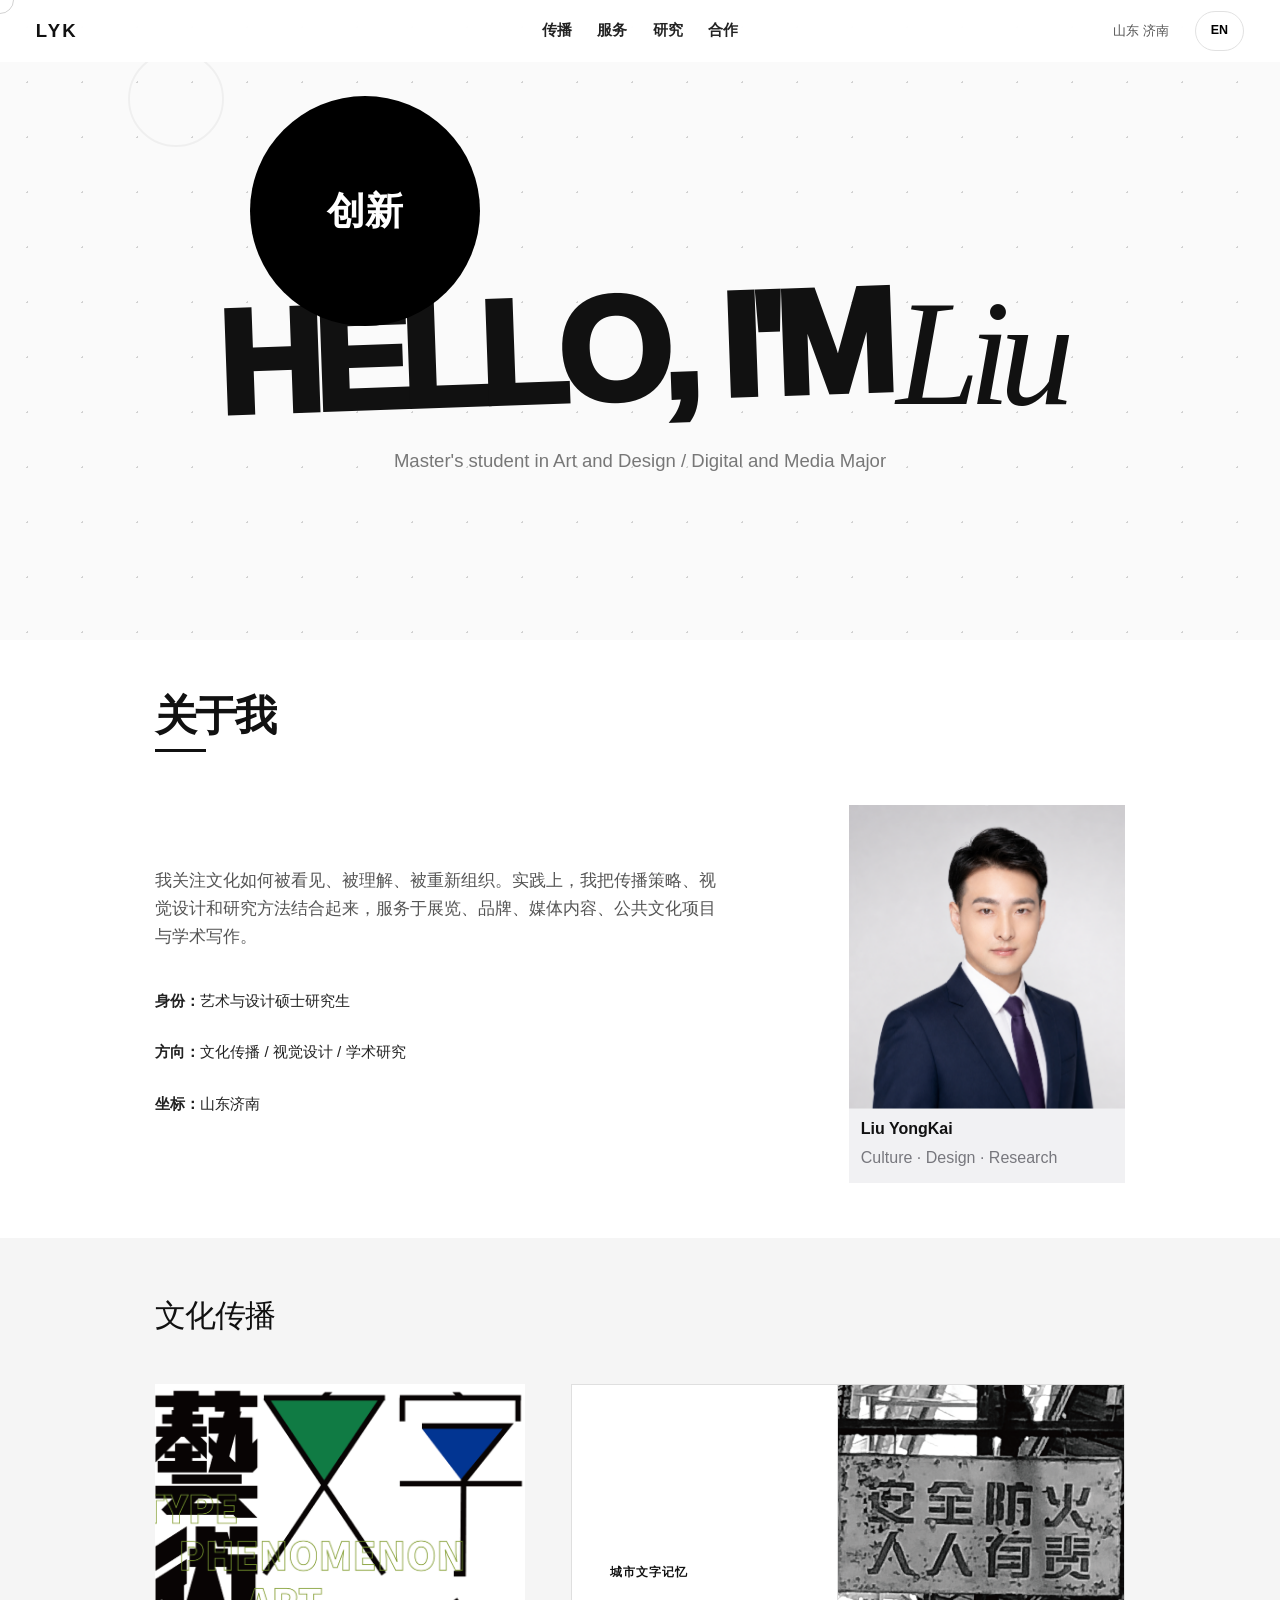
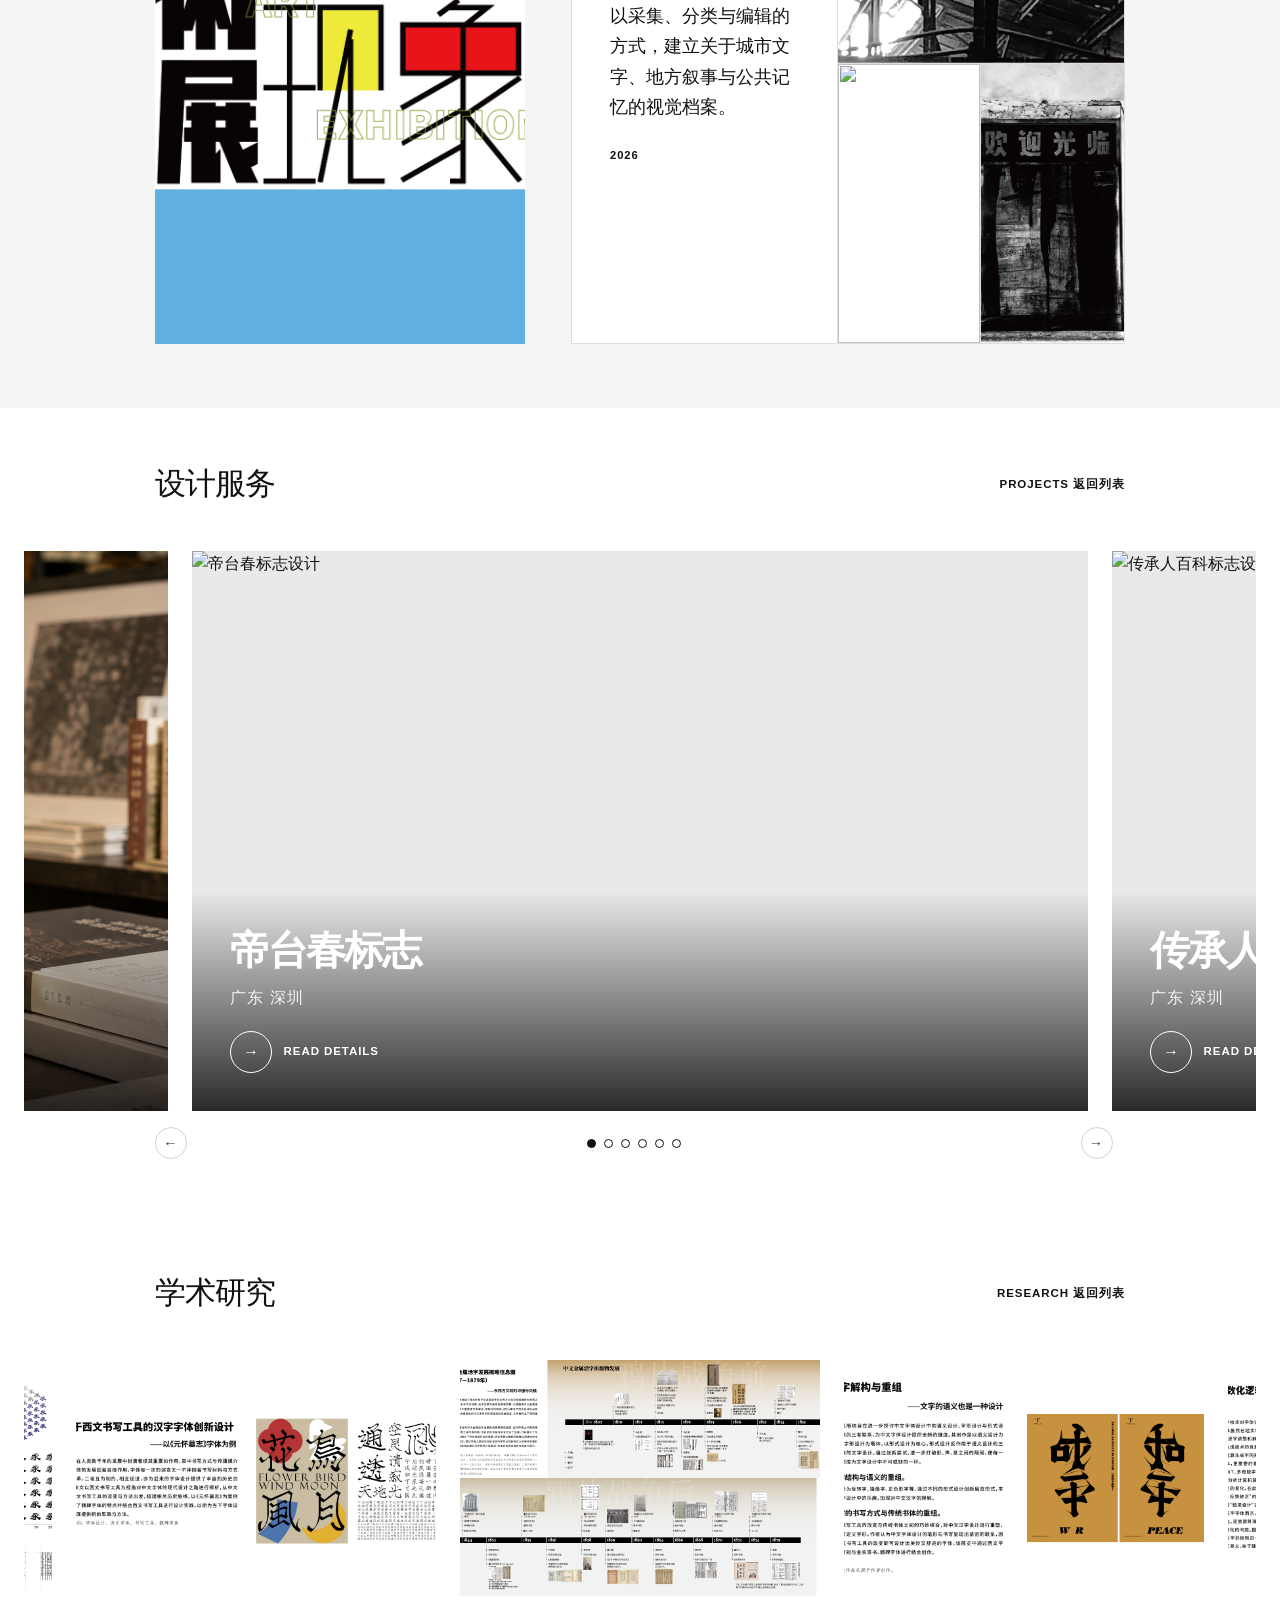
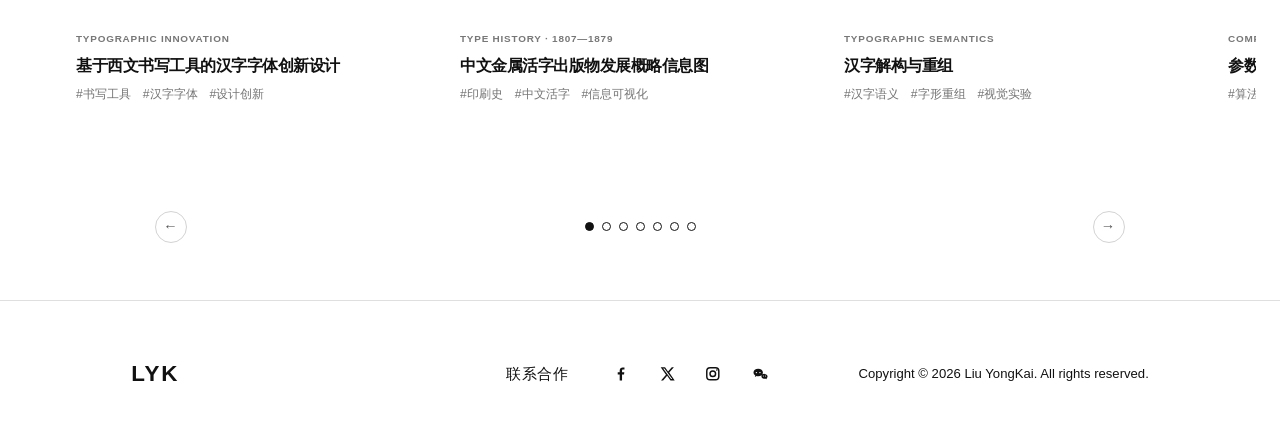
==== index.html @ 2457ff3e "Publish updated personal website" ====
<!doctype html>
<html lang="zh-CN">
  <head>
    <meta charset="UTF-8" />
    <meta name="viewport" content="width=device-width, initial-scale=1.0" />
    <title>Liu YongKai | Personal Website</title>
    <meta
      name="description"
      content="Liu YongKai 的个人网站，展示个人情况、文化传播、设计项目、学术研究与合作联系。"
    />
    <link rel="stylesheet" href="styles.css?v=20260902-11" />
  </head>
  <body>
    <a class="skip-link" href="#main-content">跳到主要内容</a>
    <div class="scroll-progress" aria-hidden="true"></div>
    <div class="cursor-ring" aria-hidden="true"></div>

    <header class="site-header">
      <a class="brand" href="#home" aria-label="回到首页">LYK</a>
      <nav class="nav-links" aria-label="主要导航">
        <a href="#culture">传播</a>
        <a href="#design">服务</a>
        <a href="#research">研究</a>
        <a href="#contact">合作</a>
      </nav>
      <div class="header-meta">
        <span>山东 济南</span>
        <button class="language-button" type="button">EN</button>
      </div>
    </header>

    <main id="main-content" tabindex="-1">
      <section id="home" class="hero section dotted-bg">
        <button class="hero-orb" type="button" aria-label="切换首页关键词">
          <span id="orb-text">创新</span>
        </button>
        <div class="hero-content reveal">
          <h1>
            <span>HELLO, I'M</span>
            <em>Liu</em>
          </h1>
          <p>Master's student in Art and Design / Digital and Media Major</p>
        </div>
        <p class="scroll-hint">移动鼠标开启探索吧 · 向下滚动查看更多</p>
      </section>

      <section id="about" class="section about-section">
        <div class="section-title reveal">
          <h2>关于我</h2>
          <i></i>
        </div>
        <div class="about-layout">
          <article class="about-copy reveal">
            <p>
              我关注文化如何被看见、被理解、被重新组织。实践上，我把传播策略、视觉设计和研究方法结合起来，服务于展览、品牌、媒体内容、公共文化项目与学术写作。
            </p>
            <ul class="profile-list">
              <li><strong>身份：</strong>艺术与设计硕士研究生</li>
              <li><strong>方向：</strong>文化传播 / 视觉设计 / 学术研究</li>
              <li><strong>坐标：</strong>山东济南</li>
            </ul>
          </article>
          <div class="identity-card reveal">
            <img src="网页素材/5e4ca25e47c5c3efcabfc9830e6ec1f7.png" alt="Liu YongKai 个人形象照" />
            <div>
              <span>Liu YongKai</span>
              <p>Culture · Design · Research</p>
            </div>
          </div>
        </div>
      </section>

      <section id="culture" class="section culture-topics-section">
        <div class="topics-title reveal">
          <h2>文化传播</h2>
        </div>
        <div class="culture-static reveal" aria-label="文化传播项目展示">
          <a class="culture-lead-card" href="city-culture.html">
            <img src="网页素材/文化传播-文字现象艺术展/未标题-1-02.png" alt="文字现象艺术展文化传播项目视觉" />
          </a>
          <div class="culture-right" aria-label="文化传播项目内容">
            <a class="culture-right-card" href="city-text-memory.html">
              <div>
                <span>城市文字记忆</span>
                <p>以采集、分类与编辑的方式，建立关于城市文字、地方叙事与公共记忆的视觉档案。</p>
                <time datetime="2026">2026</time>
              </div>
              <div class="culture-right-gallery" aria-hidden="true">
                <img src="assets/城市文字记忆/14.png" alt="" />
                <img src="assets/城市文字记忆/15.png" alt="" />
                <img src="assets/城市文字记忆/03.png" alt="" />
              </div>
            </a>
          </div>
        </div>
      </section>

      <section id="design" class="section editorial-carousel-section design-service-section">
        <div class="institutional-heading service-heading reveal">
          <div><span>02 / PROJECTS</span><h2>设计服务</h2></div>
          <a class="section-index-link" href="#design">PROJECTS 返回列表</a>
        </div>
        <div class="media-carousel reveal" data-carousel="services" data-autoplay="true" data-compact-controls="true" data-loop-fill="true" aria-label="设计服务图片轮播">
          <div class="carousel-viewport">
            <div class="carousel-track">
              <a class="carousel-slide is-active" href="ditai-chun-logo.html">
                <img src="网页素材/设计服务-帝台春标志/ChatGPT Image 2026年9月2日 16_20_58 (1).png" alt="帝台春标志设计" />
                <div class="service-card-meta"><h3>帝台春标志</h3><span>广东 深圳</span><p>READ DETAILS</p></div>
              </a>
              <a class="carousel-slide" href="heritage-encyclopedia-logo.html">
                <img src="网页素材/设计服务-传承人百科标志/ChatGPT Image 2026年9月2日 16_14_06 (1).png" alt="传承人百科标志设计" />
                <div class="service-card-meta"><h3>传承人百科</h3><span>广东 深圳</span><p>READ DETAILS</p></div>
              </a>
              <a class="carousel-slide" href="brand-identity.html">
                <img src="assets/home-carousel/cultural-gift.jpg" alt="孔子文化春节文创设计" />
                <div class="service-card-meta"><h3>包装文创</h3><span>山东 济南</span><p>READ DETAILS</p></div>
              </a>
              <a class="carousel-slide" href="sdu-management-40th.html">
                <img src="网页素材/设计服务-山东大学管理学院四十周年标志/ChatGPT Image 2026年9月2日 13_21_23 (5).png" alt="山东大学管理学院四十周年标志设计" />
                <div class="service-card-meta"><h3>山东大学管理学院四十周年标志</h3><span>山东 济南</span><p>READ DETAILS</p></div>
              </a>
              <a class="carousel-slide" href="city-culture.html">
                <img src="assets/hero-cultural-lab.png" alt="数字内容与页面体验设计" />
                <div class="service-card-meta"><h3>数字体验</h3><span>山东 济南</span><p>READ DETAILS</p></div>
              </a>
              <a class="carousel-slide" href="northern-dynasties-buddha-stories.html">
                <img src="网页素材/设计服务-北朝佛传图像故事研究/ChatGPT Image 2026年9月2日 19_26_22 (1).png" alt="北朝佛传图像故事研究设计" />
                <div class="service-card-meta"><h3>北朝佛传图像故事研究</h3><span>山东 济南</span><p>READ DETAILS</p></div>
              </a>
            </div>
          </div>
          <div class="carousel-controls service-carousel-controls">
            <button class="carousel-arrow carousel-prev" type="button" aria-label="上一张">←</button>
            <div class="carousel-dots" role="tablist" aria-label="选择设计服务图片"></div>
            <button class="carousel-arrow carousel-next" type="button" aria-label="下一张">→</button>
          </div>
        </div>
      </section>

      <section id="research" class="section editorial-carousel-section research-carousel-section">
        <div class="institutional-heading research-heading reveal">
          <div><span>03 / EXPERTISE</span><h2>学术研究</h2></div>
          <p>以设计作为研究方法，关注媒介文化、文字转译、城市叙事与地方认同。</p>
          <a class="section-index-link" href="#research">RESEARCH 返回列表</a>
        </div>
        <div class="media-carousel research-carousel reveal" data-carousel="research" data-autoplay="true" data-compact-controls="true" data-loop-fill="true" aria-label="学术研究图片轮播">
          <div class="carousel-viewport">
            <div class="carousel-track">
              <a class="carousel-slide is-active" href="work-detail.html">
                <img src="assets/research-pdf/page-098.png" alt="中文金属活字出版物发展概略信息图研究版面" />
                <div><span>TYPE HISTORY · 1807—1879</span><h3>中文金属活字出版物发展概略信息图</h3><p>#印刷史　#中文活字　#信息可视化</p></div>
              </a>
              <a class="carousel-slide" href="work-detail.html">
                <img src="assets/research-pdf/page-102.png" alt="汉字解构与重组研究版面" />
                <div><span>TYPOGRAPHIC SEMANTICS</span><h3>汉字解构与重组</h3><p>#汉字语义　#字形重组　#视觉实验</p></div>
              </a>
              <a class="carousel-slide" href="work-detail.html">
                <img src="assets/research-pdf/page-103.png" alt="参数化逻辑下的字体形态生成研究版面" />
                <div><span>COMPUTATIONAL TYPE</span><h3>参数化逻辑下的字体形态生成</h3><p>#算法设计　#字体生成　#设计方法</p></div>
              </a>
              <a class="carousel-slide" href="city-text-memory.html">
                <img src="assets/research-pdf/page-104.png" alt="城市文字记忆研究版面" />
                <div><span>URBAN VISUAL HERITAGE</span><h3>城市文字记忆</h3><p>#城市叙事　#视觉文化遗产　#地方档案</p></div>
              </a>
              <a class="carousel-slide" href="work-detail.html">
                <img src="assets/research-pdf/page-105.png" alt="塔林文字复刻计划研究版面" />
                <div><span>OPEN-SOURCE TYPE</span><h3>塔林文字复刻计划</h3><p>#传统书体　#文字复刻　#开源计划</p></div>
              </a>
              <a class="carousel-slide" href="maquanwan-variable-font.html">
                <img src="assets/research-pdf/page-106.png" alt="马圈湾汉简隶书可变字体设计研究版面" />
                <div><span>VARIABLE TYPE</span><h3>马圈湾汉简隶书可变字体设计</h3><p>#汉简隶书　#可变字体　#传统文化</p></div>
              </a>
              <a class="carousel-slide" href="work-detail.html">
                <img src="assets/research-pdf/page-107.png" alt="基于西文书写工具的汉字字体创新设计研究版面" />
                <div><span>TYPOGRAPHIC INNOVATION</span><h3>基于西文书写工具的汉字字体创新设计</h3><p>#书写工具　#汉字字体　#设计创新</p></div>
              </a>
            </div>
          </div>
          <div class="carousel-controls research-carousel-controls">
            <button class="carousel-arrow carousel-prev" type="button" aria-label="上一张">←</button>
            <div class="carousel-dots" role="tablist" aria-label="选择学术研究图片"></div>
            <button class="carousel-arrow carousel-next" type="button" aria-label="下一张">→</button>
          </div>
        </div>
      </section>

      <section id="contact" class="collab-section">
        <footer class="site-footer">
          <a class="footer-brand" href="#home" aria-label="回到首页">LYK</a>
          <nav class="social-links" aria-label="社交媒体">
            <span class="footer-contact-label">联系合作</span>
            <a class="social-mark" href="https://www.facebook.com/" target="_blank" rel="noreferrer" aria-label="Facebook"><svg viewBox="0 0 24 24" aria-hidden="true"><path d="M13.7 21v-8h2.7l.4-3.1h-3.1v-2c0-.9.3-1.6 1.6-1.6h1.7V3.5c-.3 0-1.3-.1-2.4-.1-2.4 0-4.1 1.5-4.1 4.2v2.3H7.8V13h2.7v8h3.2Z" fill="currentColor"/></svg></a>
            <a class="social-mark" href="https://x.com/" target="_blank" rel="noreferrer" aria-label="X"><svg viewBox="0 0 24 24" aria-hidden="true"><path d="M18.8 3h2.9l-6.4 7.3 7.5 10.7H17l-4.5-6.3L7 21H4.1l6.8-7.8L3.7 3h5.9L13.7 8.8 18.8 3Zm-1 16.2h1.6L8.7 4.7H7l10.8 14.5Z" fill="currentColor"/></svg></a>
            <a class="social-mark" href="https://www.instagram.com/" target="_blank" rel="noreferrer" aria-label="Instagram"><svg viewBox="0 0 24 24" aria-hidden="true"><rect x="3.8" y="3.8" width="16.4" height="16.4" rx="4.5" fill="none" stroke="currentColor" stroke-width="2"/><circle cx="12" cy="12" r="3.8" fill="none" stroke="currentColor" stroke-width="2"/><circle cx="17.5" cy="6.8" r="1.1" fill="currentColor"/></svg></a>
            <button class="social-mark" type="button" data-wechat aria-label="WeChat"><svg viewBox="0 0 24 24" aria-hidden="true"><path d="M9.8 5.1C6.2 5.1 3.4 7.4 3.4 10.2c0 1.6.9 3 2.4 4l-.5 2.1 2.4-1.3c.7.2 1.5.4 2.2.4 3.5 0 6.4-2.3 6.4-5.2S13.4 5.1 9.8 5.1Zm-2.4 4.3a1 1 0 1 1 0 2 1 1 0 0 1 0-2Zm4.8 0a1 1 0 1 1 0 2 1 1 0 0 1 0-2Zm6.2 2.5c-2.3 0-4.2 1.5-4.2 3.5 0 1.9 1.9 3.5 4.2 3.5.5 0 1-.1 1.5-.2l1.7.9-.3-1.5c.8-.6 1.3-1.5 1.3-2.4 0-2-1.9-3.5-4.2-3.5Zm-1.5 2.5a.7.7 0 1 1 0 1.4.7.7 0 0 1 0-1.4Zm3 0a.7.7 0 1 1 0 1.4.7.7 0 0 1 0-1.4Z" fill="currentColor"/></svg></button>
          </nav>
          <p>Copyright © 2026 Liu YongKai. All rights reserved.</p>
        </footer>
        <button class="back-to-top" type="button" aria-label="回到顶部">TOP</button>
        <p class="wechat-note" role="status" aria-live="polite"></p>
      </section>
    </main>

    <script src="script.js?v=20260902-12"></script>
  </body>
</html>
---- styles.css ----
:root {
  --bg: #f7f7f8;
  --paper: #ffffff;
  --text: #090909;
  --muted: #77777d;
  --soft: #eeeeef;
  --line: rgba(0, 0, 0, 0.08);
  --hot: #ff2e67;
  --shadow: 0 24px 80px rgba(0, 0, 0, 0.06);
}

* {
  box-sizing: border-box;
}

html {
  scroll-behavior: smooth;
}

body {
  margin: 0;
  background: var(--bg);
  color: var(--text);
  font-family:
    Inter, ui-sans-serif, system-ui, -apple-system, BlinkMacSystemFont, "Segoe UI",
    "PingFang SC", "Microsoft YaHei", sans-serif;
  line-height: 1.6;
  overflow-x: hidden;
}

a {
  color: inherit;
  text-decoration: none;
}

:focus-visible {
  outline: 2px solid #111;
  outline-offset: 4px;
}

button,
input,
textarea {
  font: inherit;
}

.scroll-progress {
  position: fixed;
  top: 0;
  left: 0;
  z-index: 80;
  width: var(--scroll, 0%);
  height: 2px;
  background: #111;
}

.skip-link {
  position: fixed;
  top: 0.7rem;
  left: 0.8rem;
  z-index: 100;
  padding: 0.55rem 0.8rem;
  border-radius: 999px;
  background: #111;
  color: #fff;
  font-weight: 900;
  transform: translateY(-180%);
  transition: transform 0.2s ease;
}

.skip-link:focus {
  transform: translateY(0);
}

.cursor-ring {
  position: fixed;
  z-index: 90;
  width: 28px;
  height: 28px;
  border: 1px solid rgba(0, 0, 0, 0.18);
  border-radius: 999px;
  pointer-events: none;
  transform: translate(-50%, -50%);
  transition:
    width 0.18s ease,
    height 0.18s ease,
    background 0.18s ease;
}

.cursor-ring.is-active {
  width: 54px;
  height: 54px;
  background: rgba(0, 0, 0, 0.035);
}

.site-header {
  position: fixed;
  top: 0;
  left: 0;
  right: 0;
  z-index: 70;
  display: grid;
  grid-template-columns: 1fr auto 1fr;
  align-items: center;
  height: 68px;
  padding: 0 clamp(1.2rem, 4vw, 3rem);
  border-bottom: 1px solid var(--line);
  background: rgba(255, 255, 255, 0.78);
  backdrop-filter: blur(18px);
}

.brand {
  font-size: 1.35rem;
  font-weight: 900;
  letter-spacing: 0.16em;
}

.nav-links {
  display: flex;
  gap: 0.8rem;
  align-items: center;
  justify-content: center;
}

.nav-links a {
  min-width: 3.2rem;
  padding: 0.5rem 0.85rem;
  border-radius: 9px;
  color: #222;
  font-weight: 800;
  text-align: center;
  transition:
    background 0.2s ease,
    transform 0.2s ease;
}

.nav-links a:hover,
.nav-links a.active {
  background: #ececef;
  transform: translateY(-1px);
}

.nav-links a[aria-current="page"] {
  background: #111;
  color: #fff;
}

.header-meta {
  display: flex;
  align-items: center;
  justify-content: flex-end;
  gap: 1.4rem;
  color: #555;
  font-size: 0.9rem;
}

.language-button {
  width: 3.2rem;
  height: 2.35rem;
  border: 1px solid var(--line);
  border-radius: 999px;
  background: #fff;
  font-weight: 800;
  cursor: pointer;
  transition:
    background 0.2s ease,
    color 0.2s ease,
    transform 0.2s ease;
}

.language-button:hover {
  background: #111;
  color: #fff;
  transform: translateY(-1px);
}

.section {
  position: relative;
  padding: clamp(5rem, 9vw, 9rem) clamp(1.25rem, 5vw, 4rem);
}

.dotted-bg {
  background-image: radial-gradient(rgba(0, 0, 0, 0.18) 1.2px, transparent 1.2px);
  background-size: 42px 42px;
}

.stripe-bg {
  background:
    repeating-linear-gradient(45deg, transparent 0 14px, rgba(0, 0, 0, 0.026) 14px 16px),
    #fbfbfc;
}

.hero {
  min-height: 100svh;
  display: grid;
  place-items: center;
  padding-top: 7rem;
  overflow: hidden;
}

.hero::before,
.hero::after,
.contact-section::before,
.contact-section::after {
  position: absolute;
  content: "";
  border: 2px solid rgba(0, 0, 0, 0.045);
  border-radius: 999px;
  pointer-events: none;
}

.hero::before {
  width: 70px;
  height: 70px;
  top: 16%;
  left: 10%;
}

.hero::after {
  width: 28px;
  height: 28px;
  right: 17%;
  bottom: 23%;
}

.hero-content {
  position: relative;
  z-index: 2;
  text-align: center;
}

.hero h1 {
  margin: 0;
  font-size: clamp(4rem, 10vw, 9.4rem);
  line-height: 0.95;
  letter-spacing: 0;
  white-space: nowrap;
}

.hero h1 span {
  display: inline-block;
  font-weight: 1000;
  transform: rotate(-2deg);
}

.hero h1 em {
  display: inline-block;
  margin-left: 0.2em;
  font-family: Georgia, "Times New Roman", serif;
  font-style: italic;
  font-weight: 400;
}

.hero p {
  margin: 1.2rem 0 0;
  color: var(--muted);
  font-size: clamp(1rem, 1.7vw, 1.35rem);
}

.hero-orb {
  position: absolute;
  left: 6vw;
  top: 38%;
  z-index: 3;
  display: grid;
  width: clamp(10rem, 18vw, 18rem);
  aspect-ratio: 1;
  place-items: center;
  border: 0;
  border-radius: 999px;
  background: #000;
  color: #fff;
  cursor: grab;
  font-size: clamp(1rem, 3.3vw, 3.8rem);
  font-weight: 1000;
  transition:
    transform 0.28s ease,
    left 0.28s ease,
    top 0.28s ease;
}

.hero-orb.is-centered {
  left: 50%;
  top: 48%;
  transform: translate(-50%, -50%);
}

.scroll-hint {
  position: absolute;
  left: 50%;
  bottom: 2.4rem;
  transform: translateX(-50%);
  color: #a3a3a8;
  font-size: 0.9rem;
}

.section-title {
  width: min(100%, 1180px);
  margin: 0 auto clamp(2rem, 5vw, 4rem);
}

.section-title h2 {
  margin: 0;
  font-size: clamp(2.4rem, 5vw, 4.4rem);
  line-height: 1;
  font-weight: 1000;
}

.section-title i {
  display: block;
  width: 4.1rem;
  height: 3px;
  margin-top: 1rem;
  background: #111;
}

.about-section {
  background: #fff;
}

.about-layout,
.section-intro,
.skill-stack,
.related-projects,
.project-filters,
.project-list,
.project-count,
.research-shell,
.contact-lead,
.cooperation-grid,
.contact-form {
  width: min(100%, 1180px);
  margin-inline: auto;
}

.section-intro {
  display: grid;
  grid-template-columns: minmax(10rem, 0.34fr) minmax(0, 1fr);
  gap: clamp(1.5rem, 5vw, 5rem);
  align-items: start;
  margin-bottom: clamp(2rem, 5vw, 4rem);
  padding-top: 1.2rem;
  border-top: 1px solid var(--line);
}

.section-intro span {
  color: #8b8b90;
  font-size: 0.78rem;
  font-weight: 900;
  letter-spacing: 0.08em;
  text-transform: uppercase;
}

.section-intro p {
  max-width: 760px;
  margin: 0;
  color: #343438;
  font-size: clamp(1.15rem, 2.1vw, 1.75rem);
  line-height: 1.55;
}

.related-projects {
  display: flex;
  flex-wrap: wrap;
  gap: 0.75rem;
  align-items: center;
  margin-top: 2.2rem;
  padding-top: 1.4rem;
  border-top: 1px solid var(--line);
}

.related-projects > span {
  margin-right: auto;
  color: #77777d;
  font-size: 0.85rem;
  font-weight: 900;
}

.related-projects a {
  padding: 0.55rem 0.85rem;
  border: 1px solid rgba(0, 0, 0, 0.12);
  border-radius: 999px;
  background: rgba(255, 255, 255, 0.72);
  font-size: 0.86rem;
  font-weight: 900;
  transition:
    background 0.2s ease,
    color 0.2s ease,
    transform 0.2s ease;
}

.related-projects a:hover,
.related-projects a:focus-visible {
  background: #111;
  color: #fff;
  transform: translateY(-2px);
}

.about-layout {
  display: grid;
  grid-template-columns: minmax(0, 1fr) 18rem;
  gap: clamp(1.5rem, 5vw, 4rem);
  align-items: end;
}

.about-copy p {
  max-width: 760px;
  margin: 0 0 2rem;
  color: #555;
  font-size: clamp(1.2rem, 2.4vw, 2rem);
}

.profile-list {
  display: grid;
  gap: 1rem;
  margin: 0;
  padding: 0;
  list-style: none;
}

.profile-list li {
  color: #222;
}

.identity-card {
  --image-x: 0px;
  --image-y: 0px;
  overflow: hidden;
  border-radius: 24px;
  background: #f1f1f3;
  box-shadow: var(--shadow);
  transition:
    box-shadow 0.3s ease,
    transform 0.3s ease;
}

.identity-card img {
  display: block;
  width: 100%;
  height: 17.2rem;
  object-fit: cover;
  object-position: center 4%;
  transform: scale(1.01) translate3d(var(--image-x), var(--image-y), 0);
  transition: transform 0.5s cubic-bezier(0.2, 0.7, 0.2, 1);
}

.identity-card:hover {
  box-shadow: 0 28px 76px rgba(0, 0, 0, 0.11);
  transform: translateY(-4px);
}

.identity-card:hover img {
  transform: scale(1.065) translate3d(var(--image-x), var(--image-y), 0);
}

.identity-card div {
  padding: 1rem;
}

.identity-card span {
  font-weight: 900;
}

.identity-card p {
  margin: 0.2rem 0 0;
  color: var(--muted);
}

.skill-stack {
  display: grid;
  gap: 2.1rem;
}

.skill-card {
  position: sticky;
  top: 92px;
  padding: clamp(1.4rem, 4vw, 2.2rem);
  border: 1px solid rgba(0, 0, 0, 0.04);
  border-radius: 22px;
  background: rgba(255, 255, 255, 0.92);
  box-shadow: var(--shadow);
}

.skill-card[data-url] {
  cursor: pointer;
  outline: none;
}

.skill-card[data-url]:hover,
.skill-card[data-url]:focus-visible {
  box-shadow: 0 24px 70px rgba(0, 0, 0, 0.1);
}

.skill-card[data-url]:focus-visible,
.project-row:focus-visible {
  outline: 2px solid #111;
  outline-offset: 5px;
}

.skill-card[data-url]::after,
.project-row::after {
  position: absolute;
  right: clamp(1.4rem, 3vw, 2.2rem);
  bottom: clamp(1.25rem, 3vw, 2rem);
  display: grid;
  width: 2.25rem;
  aspect-ratio: 1;
  place-items: center;
  border: 1px solid rgba(0, 0, 0, 0.16);
  border-radius: 999px;
  background: #fff;
  content: "↗";
  font-weight: 900;
  opacity: 0;
  transform: translateY(6px);
  transition:
    opacity 0.2s ease,
    transform 0.2s ease;
}

.project-row:not([data-url])::after {
  content: "+";
}

.skill-card[data-url]:hover::after,
.skill-card[data-url]:focus-visible::after,
.project-row:hover::after,
.project-row:focus-visible::after {
  opacity: 1;
  transform: translateY(0);
}

.skill-card header {
  display: flex;
  gap: 1rem;
  align-items: center;
  padding-bottom: 1.3rem;
  border-bottom: 1px solid var(--line);
}

.skill-card header span,
.coop-card span {
  display: grid;
  width: 3rem;
  aspect-ratio: 1;
  place-items: center;
  border-radius: 10px;
  background: #141414;
  color: #fff;
  font-weight: 900;
}

.skill-card h3,
.project-row h3,
.coop-card h3,
.contact-form h3,
.research-shell h3 {
  margin: 0;
  font-size: clamp(1.35rem, 2.6vw, 2.2rem);
  line-height: 1.1;
}

.skill-card p,
.project-row p,
.coop-card p,
.research-shell p {
  color: var(--muted);
}

.skill-stats {
  display: grid;
  grid-template-columns: repeat(3, 1fr);
  gap: 0.5rem;
  padding: 2.2rem 0 1.4rem;
  text-align: center;
}

.skill-stats strong {
  font-size: clamp(2rem, 5vw, 3.5rem);
  line-height: 1;
}

.skill-stats span {
  color: #666;
  font-size: 0.86rem;
}

.skill-more {
  border: 0;
  border-radius: 999px;
  background: #111;
  color: #fff;
  padding: 0.65rem 1rem;
  cursor: pointer;
}

.skill-detail {
  max-height: 0;
  overflow: hidden;
  margin: 0;
  opacity: 0;
  transition:
    max-height 0.28s ease,
    margin 0.28s ease,
    opacity 0.2s ease;
}

.skill-card.is-open .skill-detail {
  max-height: 6rem;
  margin-top: 1rem;
  opacity: 1;
}

.projects-section {
  background: #f3f3f5;
}

.design-intro {
  margin-bottom: 2rem;
}

.project-filters {
  position: sticky;
  top: 82px;
  z-index: 12;
  display: flex;
  flex-wrap: wrap;
  gap: 0.6rem;
  margin-bottom: 2rem;
  padding: 0.8rem;
  border: 1px solid rgba(0, 0, 0, 0.07);
  border-radius: 16px;
  background: rgba(243, 243, 245, 0.86);
  backdrop-filter: blur(16px);
}

.project-filters button {
  border: 0;
  border-radius: 999px;
  background: #e5e5e8;
  color: #4f4f54;
  padding: 0.62rem 0.92rem;
  cursor: pointer;
  font-size: 0.86rem;
  font-weight: 900;
  transition:
    background 0.2s ease,
    color 0.2s ease,
    transform 0.2s ease;
}

.project-filters button:hover {
  transform: translateY(-2px);
}

.project-filters button.active {
  background: #111;
  color: #fff;
}

.project-list {
  display: grid;
  gap: 2rem;
}

.project-row[hidden] {
  display: none;
}

.project-row {
  --lift: 0px;
  --tilt-x: 0deg;
  --tilt-y: 0deg;
  --glow-x: 50%;
  --glow-y: 50%;
  position: relative;
  display: grid;
  grid-template-columns: minmax(0, 1fr) auto;
  gap: 2rem;
  min-height: 15rem;
  padding: clamp(1.4rem, 4vw, 2.3rem);
  border-radius: 24px;
  background: rgba(255, 255, 255, 0.82);
  cursor: pointer;
  outline: none;
  overflow: hidden;
  transform: perspective(1100px) translate3d(0, var(--lift), 0) rotateX(var(--tilt-x)) rotateY(var(--tilt-y));
  transform-style: preserve-3d;
  will-change: transform;
  transition:
    transform 0.22s ease,
    box-shadow 0.22s ease,
    background 0.22s ease;
}

.project-row:hover,
.project-row:focus-visible {
  --lift: -6px;
  background: #fff;
  box-shadow: var(--shadow);
}

.project-row::before {
  position: absolute;
  inset: 0;
  z-index: 0;
  background: radial-gradient(18rem circle at var(--glow-x) var(--glow-y), rgba(0, 0, 0, 0.045), transparent 70%);
  content: "";
  opacity: 0;
  pointer-events: none;
  transition: opacity 0.25s ease;
}

.project-row:hover::before,
.project-row.is-tilting::before {
  opacity: 1;
}

.project-row > * {
  position: relative;
  z-index: 1;
}

.project-row strong {
  color: rgba(0, 0, 0, 0.06);
  font-size: clamp(3rem, 7vw, 5rem);
  line-height: 1;
}

.tags {
  display: flex;
  flex-wrap: wrap;
  gap: 0.5rem;
  margin: 0.8rem 0 1.5rem;
}

.tags span {
  padding: 0.35rem 0.7rem;
  border-radius: 999px;
  background: #eeeeef;
  color: #555;
  font-size: 0.85rem;
}

.project-row small {
  color: #999;
}

.project-count {
  display: flex;
  gap: 0.45rem;
  align-items: baseline;
  justify-content: flex-end;
  margin-top: 1.5rem;
  color: #77777d;
  font-size: 0.9rem;
}

.project-count strong {
  color: #111;
  font-size: 1.35rem;
}

.research-section {
  background: #fff;
}

.research-shell {
  border-radius: 24px;
  background:
    linear-gradient(135deg, rgba(0, 0, 0, 0.035), transparent 42%),
    #f8f8f9;
  padding: clamp(1.2rem, 4vw, 2rem);
}

.research-tabs {
  display: flex;
  flex-wrap: wrap;
  gap: 0.7rem;
  margin-bottom: 2rem;
}

.research-tabs button {
  border: 0;
  border-radius: 999px;
  background: #e9e9ec;
  padding: 0.65rem 1rem;
  cursor: pointer;
}

.research-tabs button.active {
  background: #111;
  color: #fff;
}

.research-tabs button {
  transition:
    background 0.2s ease,
    color 0.2s ease,
    transform 0.2s ease;
}

.research-tabs button:hover {
  transform: translateY(-2px);
}

.research-shell article span {
  color: #999;
  font-size: 0.9rem;
  font-weight: 900;
  text-transform: uppercase;
}

.research-output {
  margin-top: clamp(2rem, 5vw, 3.5rem);
  padding-top: 1.25rem;
  border-top: 1px solid #d9d9dc;
}

.research-output[hidden],
.research-project-card[hidden] {
  display: none;
}

.research-output-label {
  margin: 0 0 1rem;
  color: #77777d;
  font-size: 0.78rem;
  font-weight: 900;
  letter-spacing: 0.12em;
  text-transform: uppercase;
}

.research-projects {
  display: grid;
  grid-template-columns: repeat(2, minmax(0, 1fr));
  gap: 1rem;
}

.research-project-card {
  --tilt-x: 0deg;
  --tilt-y: 0deg;
  position: relative;
  min-height: 220px;
  padding: clamp(1.2rem, 3vw, 1.7rem);
  overflow: hidden;
  border: 1px solid #dedee2;
  border-radius: 18px;
  background: rgba(255, 255, 255, 0.82);
  cursor: pointer;
  transform: perspective(900px) rotateX(var(--tilt-x)) rotateY(var(--tilt-y));
  transition:
    transform 0.25s ease,
    border-color 0.25s ease,
    background 0.25s ease;
}

.research-project-card::after {
  content: "↗";
  position: absolute;
  top: 1.15rem;
  right: 1.2rem;
  color: #aaaab0;
  font-size: 1.1rem;
  transition:
    color 0.2s ease,
    transform 0.2s ease;
}

.research-project-card:not([data-url])::after {
  content: "+";
}

.research-project-card:hover,
.research-project-card:focus-visible {
  border-color: #111;
  background: #fff;
  outline: none;
}

.research-project-card:hover::after,
.research-project-card:focus-visible::after {
  color: #111;
  transform: translate(2px, -2px);
}

.research-project-card h4 {
  max-width: calc(100% - 2rem);
  margin: 1.4rem 0 0.7rem;
  font-size: clamp(1.05rem, 2vw, 1.35rem);
  line-height: 1.28;
}

.research-project-card p {
  margin: 0;
  color: #68686e;
  font-size: 0.92rem;
  line-height: 1.75;
}

.contact-section {
  min-height: 100svh;
  background: #fafafa;
  overflow: hidden;
}

.contact-section::before {
  width: 15rem;
  height: 15rem;
  top: 4rem;
  right: 24%;
}

.contact-section::after {
  width: 8rem;
  height: 8rem;
  left: 7%;
  bottom: 12%;
  border-radius: 0;
  transform: rotate(58deg);
}

.contact-lead {
  max-width: 620px;
  color: #666;
  font-size: 1.2rem;
}

.cooperation-grid {
  display: grid;
  grid-template-columns: repeat(3, minmax(0, 1fr));
  gap: 1.4rem;
  margin-top: 3rem;
}

.coop-card {
  --lift: 0px;
  --tilt-x: 0deg;
  --tilt-y: 0deg;
  padding: 1.8rem;
  border-radius: 18px;
  background: #fff;
  box-shadow: var(--shadow);
  transform: perspective(900px) translate3d(0, var(--lift), 0) rotateX(var(--tilt-x)) rotateY(var(--tilt-y));
  transform-style: preserve-3d;
  will-change: transform;
  transition:
    transform 0.22s ease,
    box-shadow 0.22s ease;
}

.coop-card:hover {
  --lift: -5px;
  box-shadow: 0 24px 70px rgba(0, 0, 0, 0.1);
}

.coop-card h3 {
  margin-top: 1.5rem;
}

.coop-card a {
  display: inline-block;
  margin-top: 1rem;
  font-weight: 900;
}

.contact-form {
  margin-top: 3rem;
  padding: clamp(1.4rem, 4vw, 2.2rem);
  border-radius: 22px;
  background: rgba(255, 255, 255, 0.72);
  box-shadow: var(--shadow);
  backdrop-filter: blur(14px);
}

.contact-form input,
.contact-form textarea {
  display: block;
  width: 100%;
  border: 0;
  border-bottom: 2px solid #1f1f1f;
  background: transparent;
  padding: 1.1rem 0;
  outline: none;
}

.contact-form input:focus,
.contact-form textarea:focus {
  border-bottom-color: #000;
  box-shadow: 0 7px 0 -6px rgba(0, 0, 0, 0.28);
}

.contact-form textarea {
  min-height: 7rem;
  resize: vertical;
}

.contact-form button {
  width: 100%;
  margin-top: 1.6rem;
  border: 0;
  border-radius: 999px;
  background: #242224;
  color: #fff;
  padding: 1rem;
  cursor: pointer;
  font-weight: 900;
  transition:
    transform 0.2s ease,
    background 0.2s ease;
}

.contact-form button:hover {
  background: #000;
  transform: translateY(-2px);
}

.language-button:active,
.skill-more:active,
.research-tabs button:active,
.contact-form button:active {
  transform: translateY(1px) scale(0.98);
}

#toast {
  min-height: 1.5rem;
  color: var(--hot);
  text-align: center;
}

.project-dialog {
  width: min(92vw, 720px);
  border: 0;
  border-radius: 24px;
  padding: clamp(1.5rem, 4vw, 2.4rem);
  box-shadow: 0 30px 90px rgba(0, 0, 0, 0.18);
}

.project-dialog::backdrop {
  background: rgba(255, 255, 255, 0.62);
  backdrop-filter: blur(10px);
}

.dialog-close {
  position: absolute;
  top: 1rem;
  right: 1rem;
  display: grid;
  width: 2.4rem;
  aspect-ratio: 1;
  place-items: center;
  border: 0;
  border-radius: 999px;
  background: #111;
  color: #fff;
  cursor: pointer;
}

#dialog-kicker {
  color: #999;
  font-weight: 900;
  text-transform: uppercase;
}

.project-submenu {
  display: none;
  flex-wrap: wrap;
  gap: 0.65rem;
  margin: 1.5rem 0 1rem;
}

.project-dialog.has-submenu .project-submenu {
  display: flex;
}

.project-submenu button {
  border: 0;
  border-radius: 999px;
  background: #eeeeef;
  color: #444;
  padding: 0.55rem 0.85rem;
  cursor: pointer;
  font-weight: 800;
}

.project-submenu button.active {
  background: #111;
  color: #fff;
}

.project-subpanel {
  display: none;
  border-top: 1px solid var(--line);
  padding-top: 1rem;
}

.project-dialog.has-submenu .project-subpanel {
  display: block;
}

.project-subpanel h3 {
  margin: 0 0 0.55rem;
  font-size: clamp(1.15rem, 2vw, 1.55rem);
}

.project-subpanel p {
  margin: 0;
  color: var(--muted);
}

.reveal {
  opacity: 0;
  transform: translateY(34px);
  transition:
    opacity 0.7s ease,
    transform 0.7s ease;
}

.reveal.visible {
  opacity: 1;
  transform: translateY(0);
}

@media (max-width: 900px) {
  .site-header {
    grid-template-columns: auto 1fr;
    height: auto;
    gap: 0.8rem;
    padding-block: 0.8rem;
  }

  .nav-links {
    order: 3;
    grid-column: 1 / -1;
    justify-content: flex-start;
    overflow-x: auto;
  }

  .header-meta {
    justify-content: flex-end;
  }

  .hero h1 {
    white-space: normal;
  }

  .hero-orb {
    left: 50%;
    top: 31%;
    width: 9rem;
  }

  .skill-card {
    position: relative;
    top: auto;
  }

  .section-intro {
    grid-template-columns: 1fr;
    gap: 0.8rem;
  }

  .project-filters {
    top: 128px;
    flex-wrap: nowrap;
    overflow-x: auto;
    scrollbar-width: none;
  }

  .project-filters::-webkit-scrollbar {
    display: none;
  }

  .project-filters button {
    flex: 0 0 auto;
  }

  .about-layout,
  .cooperation-grid {
    grid-template-columns: 1fr;
  }

  .identity-card {
    max-width: 16rem;
  }

}

@media (max-width: 620px) {
  .section {
    padding-inline: 1rem;
  }

  .header-meta span {
    display: none;
  }

  .site-header {
    gap: 0.5rem;
  }

  .nav-links {
    gap: 0.35rem;
    padding-bottom: 0.1rem;
    scrollbar-width: none;
  }

  .nav-links::-webkit-scrollbar {
    display: none;
  }

  .nav-links a {
    min-width: auto;
    padding: 0.45rem 0.72rem;
    font-size: 0.88rem;
  }

  .skill-stats {
    grid-template-columns: repeat(3, minmax(0, 1fr));
  }

  .skill-stats strong {
    font-size: clamp(1.25rem, 7vw, 2rem);
  }

  .related-projects {
    align-items: stretch;
  }

  .related-projects > span {
    width: 100%;
  }

  .related-projects a {
    flex: 1 1 100%;
    text-align: center;
  }

  .project-filters {
    margin-inline: -0.2rem;
    padding: 0.65rem;
  }

  .project-row {
    grid-template-columns: 1fr;
  }

  .project-row strong {
    order: -1;
  }

  .research-projects {
    grid-template-columns: 1fr;
  }

  .research-project-card {
    min-height: 0;
  }

}

@media (hover: none), (pointer: coarse) {
  .cursor-ring {
    display: none;
  }

  .hero-orb {
    cursor: pointer;
  }

  .skill-card[data-url]::after,
  .project-row::after,
  .research-project-card::after {
    opacity: 1;
    transform: none;
  }

  .identity-card:hover,
  .coop-card:hover,
  .project-row:hover,
  .research-project-card:hover {
    --lift: 0px;
    transform: none;
  }

  .identity-card:hover img {
    transform: scale(1.01);
  }
}

@media (prefers-reduced-motion: reduce) {
  html {
    scroll-behavior: auto;
  }

  *,
  *::before,
  *::after {
    animation-duration: 0.01ms !important;
    animation-iteration-count: 1 !important;
    scroll-behavior: auto !important;
    transition-duration: 0.01ms !important;
  }

  .reveal {
    opacity: 1;
    transform: none;
  }
}

/* Institutional editorial sections after About */
.culture-topics-section,
.editorial-carousel-section {
  background: #fff;
}

.institutional-heading {
  display: grid;
  grid-template-columns: minmax(0, 1.25fr) minmax(280px, 0.75fr);
  gap: clamp(2rem, 6vw, 7rem);
  align-items: end;
  max-width: 1440px;
  margin: 0 auto clamp(3rem, 7vw, 6.5rem);
  padding-top: 1.25rem;
  border-top: 2px solid #111;
}

.institutional-heading span,
.collab-callout > span {
  display: block;
  margin-bottom: 1.5rem;
  color: #747479;
  font-size: 0.72rem;
  font-weight: 900;
  letter-spacing: 0.18em;
}

.institutional-heading h2 {
  margin: 0;
  font-size: clamp(3.2rem, 7.8vw, 8.8rem);
  font-weight: 800;
  letter-spacing: -0.075em;
  line-height: 0.88;
}

.institutional-heading p {
  max-width: 37rem;
  margin: 0;
  font-size: clamp(1rem, 1.45vw, 1.35rem);
  line-height: 1.8;
}

.topics-title {
  margin: 0 0 clamp(3rem, 6vw, 6rem);
}

.topics-title span {
  display: block;
  margin-bottom: 1.1rem;
  color: #747479;
  font-size: 0.72rem;
  font-weight: 900;
  letter-spacing: 0.18em;
}

.topics-title h2 {
  margin: 0;
  font-size: clamp(3.3rem, 7.5vw, 7.6rem);
  font-weight: 500;
  letter-spacing: -0.06em;
  line-height: 0.9;
}

.topics-grid {
  display: grid;
  grid-template-columns: minmax(0, 1.1fr) minmax(0, 1.15fr) minmax(230px, 0.75fr);
  gap: 0;
  border: 1px solid #d5d5d5;
  margin: 0 auto;
}

.topic-card {
  display: block;
  min-width: 0;
  color: inherit;
  text-decoration: none;
}

.topic-card figure {
  margin: 0;
  overflow: hidden;
  background: #ececea;
}

.topic-feature {
  display: grid;
  grid-template-rows: minmax(310px, 1fr) minmax(150px, 0.39fr);
  min-height: clamp(520px, 49vw, 760px);
  background: #5caad7;
}

.topic-feature figure {
  min-height: 0;
}

.topic-feature img {
  object-position: center;
}

.topic-card img {
  width: 100%;
  height: 100%;
  object-fit: cover;
  filter: grayscale(1);
  transform: scale(1.01);
  transition:
    filter 0.55s ease,
    transform 0.8s cubic-bezier(0.2, 0.7, 0, 1);
}

.topic-card:hover img,
.topic-card:focus-visible img {
  filter: grayscale(0);
  transform: scale(1.045);
}

.topic-meta {
  display: flex;
  align-items: flex-end;
  min-height: 0;
  padding: clamp(1.3rem, 2vw, 2.4rem);
}

.topic-meta time {
  color: currentColor;
  font-size: 0.7rem;
  font-weight: 900;
  letter-spacing: 0.13em;
}

.topic-feature .topic-meta {
  color: #fff;
}

.topic-column {
  display: grid;
  grid-template-rows: 1fr 1fr;
  min-height: clamp(520px, 49vw, 760px);
  border-left: 1px solid #d5d5d5;
}

.topic-horizontal {
  display: grid;
  grid-template-columns: minmax(0, 1.15fr) minmax(150px, 0.85fr);
  min-height: 0;
}

.topic-horizontal + .topic-horizontal {
  border-top: 1px solid #d5d5d5;
}

.topic-horizontal figure {
  min-height: 0;
}

.topic-horizontal .topic-meta {
  align-items: flex-end;
  border-left: 1px solid #d5d5d5;
}

.topic-horizontal-reverse {
  grid-template-columns: minmax(150px, 0.85fr) minmax(0, 1.15fr);
}

.topic-horizontal-reverse .topic-meta {
  border-right: 1px solid #d5d5d5;
  border-left: 0;
}

.topic-aside {
  display: grid;
  grid-template-rows: minmax(300px, 0.95fr) minmax(170px, 0.55fr);
  min-height: clamp(520px, 49vw, 760px);
  border-left: 1px solid #d5d5d5;
}

.topic-aside figure {
  margin: clamp(1.1rem, 2vw, 2.2rem) clamp(1.1rem, 2vw, 2.2rem) 0;
}

.topic-aside .topic-meta {
  padding-top: 1.4rem;
}

.topic-card:focus-visible {
  position: relative;
  z-index: 1;
  outline: 3px solid #111;
  outline-offset: -3px;
}

.topic-card:hover .topic-meta,
.topic-card:focus-visible .topic-meta {
  background: #111;
  color: #fff;
}

.design-service-section {
  background: #fff;
  color: #111;
  overflow: hidden;
}

.service-heading {
  display: flex;
  align-items: center;
  justify-content: space-between;
  gap: 2rem;
  margin-bottom: clamp(2rem, 4vw, 3.8rem);
  padding-top: 0;
  border-top: 0;
}

.service-heading > div {
  display: flex;
  align-items: baseline;
  gap: 1.15rem;
}

.service-heading span {
  display: none;
}

.service-heading h2 {
  font-size: clamp(2rem, 3.2vw, 3.5rem);
  font-weight: 700;
  letter-spacing: -0.055em;
  line-height: 1;
}

.section-index-link {
  color: #444;
  font-size: 0.72rem;
  font-weight: 800;
  letter-spacing: 0.08em;
  text-decoration: none;
}

.section-index-link:hover,
.section-index-link:focus-visible {
  color: #111;
  text-decoration: underline;
}

.media-carousel {
  --carousel-index: 0;
  max-width: 1600px;
  margin: 0 auto;
}

.carousel-viewport {
  overflow: hidden;
  touch-action: pan-y;
}

.carousel-track {
  display: flex;
  gap: clamp(0.5rem, 1vw, 0.95rem);
  align-items: stretch;
  transition: transform 0.85s cubic-bezier(0.16, 1, 0.3, 1);
  will-change: transform;
}

.carousel-slide {
  position: relative;
  flex: 0 0 min(78vw, 1180px);
  min-height: clamp(430px, 58vw, 720px);
  overflow: hidden;
  background: #242424;
  opacity: 0.38;
  transform: scale(0.975);
  transition:
    opacity 0.55s ease,
    transform 0.85s cubic-bezier(0.16, 1, 0.3, 1);
}

.design-service-section .media-carousel {
  max-width: none;
}

.design-service-section .carousel-viewport {
  margin-inline: calc(clamp(1.25rem, 5vw, 4rem) * -1);
}

.design-service-section .carousel-track {
  padding-inline: calc((100vw - 896px) / 2);
}

.design-service-section .carousel-slide {
  flex: 0 0 896px;
  width: 896px;
  min-height: 560px;
  height: 560px;
  background: #e9e9e9;
  opacity: 1;
  transform: none;
}

.design-service-section .carousel-slide.is-active {
  opacity: 1;
}

.design-service-section .carousel-slide img {
  min-height: 560px;
}

.design-service-section .carousel-slide > div {
  padding: 2.2rem 2.35rem;
}

.design-service-section .carousel-slide h3 {
  font-size: clamp(1.7rem, 3.1vw, 3.25rem);
}

.design-service-section .carousel-controls {
  max-width: 896px;
  margin: 1.25rem auto 0;
  padding-top: 0;
  border-top: 0;
}

.service-carousel-controls {
  grid-template-columns: auto 1fr auto;
}

.service-carousel-controls .carousel-arrow {
  width: 2rem;
  min-height: 2rem;
  padding: 0;
  border: 1px solid #d3d3d3;
  border-radius: 50%;
  color: #3e3e3e;
  font-size: 0.9rem;
  line-height: 1;
}

.service-carousel-controls .carousel-arrow:hover,
.service-carousel-controls .carousel-arrow:focus-visible {
  border-color: #62aedd;
  background: #62aedd;
  color: #fff;
}

.carousel-slide.is-active {
  opacity: 1;
  transform: scale(1);
}

.carousel-slide img {
  width: 100%;
  height: 100%;
  min-height: inherit;
  object-fit: cover;
  transition: transform 1.1s cubic-bezier(0.16, 1, 0.3, 1);
}

.carousel-slide:hover img {
  transform: scale(1.025);
}

.carousel-slide > div {
  position: absolute;
  inset: auto 0 0;
  padding: clamp(1.3rem, 3vw, 3rem);
  background: linear-gradient(transparent, rgba(0, 0, 0, 0.86));
  color: #fff;
}

.carousel-slide span {
  font-size: 0.7rem;
  font-weight: 900;
  letter-spacing: 0.15em;
}

.carousel-slide h3 {
  max-width: 55rem;
  margin: 0.7rem 0 0.4rem;
  font-size: clamp(2rem, 4.7vw, 5.3rem);
  letter-spacing: -0.055em;
  line-height: 1;
}

.carousel-slide p {
  max-width: 44rem;
  margin: 0;
  color: rgba(255, 255, 255, 0.78);
}

.carousel-controls {
  display: grid;
  grid-template-columns: auto 1fr auto auto;
  gap: 0.75rem;
  align-items: center;
  margin-top: 1.25rem;
  padding-top: 1rem;
  border-top: 1px solid currentColor;
}

.carousel-controls button {
  border: 0;
  background: transparent;
  color: inherit;
  font-size: 0.72rem;
  font-weight: 900;
  letter-spacing: 0.12em;
  cursor: pointer;
}

.carousel-arrow,
.carousel-toggle {
  min-height: 42px;
  padding: 0.55rem 0.8rem;
}

.carousel-controls button:hover,
.carousel-controls button:focus-visible {
  background: currentColor;
  color: #fff;
  outline: 1px solid currentColor;
}

.carousel-dots {
  display: flex;
  gap: 0.5rem;
  justify-content: center;
}

.carousel-dots button {
  width: 9px;
  min-height: 9px;
  padding: 0;
  border: 1px solid currentColor;
  border-radius: 999px;
}

.carousel-dots button.is-active {
  background: currentColor;
}

.research-carousel-section {
  background: #fff;
  overflow: hidden;
}

.research-heading {
  display: flex;
  align-items: center;
  justify-content: space-between;
  gap: 2rem;
  margin-bottom: clamp(2rem, 4vw, 3.8rem);
  padding-top: 0;
  border-top: 0;
}

.research-heading > div {
  display: flex;
  align-items: baseline;
}

.research-heading span,
.research-heading > p {
  display: none;
}

.research-heading h2 {
  font-size: clamp(2rem, 3.2vw, 3.5rem);
  font-weight: 700;
  letter-spacing: -0.055em;
  line-height: 1;
}

.research-carousel {
  max-width: none;
}

.research-carousel .carousel-viewport {
  margin-inline: calc(clamp(1.25rem, 5vw, 4rem) * -1);
}

.research-carousel .carousel-track {
  gap: clamp(0.75rem, 1.4vw, 1.6rem);
  padding-inline: clamp(1.25rem, 5vw, 4rem);
}

.research-carousel .carousel-slide {
  flex: 0 0 clamp(230px, 22vw, 370px);
  min-height: 0;
  background: #fff;
  opacity: 1;
  transform: none;
}

.research-carousel .carousel-slide img {
  min-height: 0;
  height: clamp(160px, 16vw, 255px);
  filter: saturate(0.82) contrast(1.03);
}

.research-carousel .carousel-slide > div {
  position: static;
  min-height: 158px;
  padding: 1.05rem 0 0;
  background: transparent;
  color: #111;
}

.research-carousel .carousel-slide span {
  color: #777;
  font-size: 0.62rem;
  font-weight: 700;
  letter-spacing: 0.08em;
}

.research-carousel .carousel-slide h3 {
  margin: 0.45rem 0 0.55rem;
  color: #111;
  font-size: clamp(1rem, 1.25vw, 1.35rem);
  letter-spacing: -0.03em;
  line-height: 1.25;
}

.research-carousel .carousel-slide p {
  color: #747474;
  font-size: 0.76rem;
  line-height: 1.55;
}

.research-carousel .carousel-controls {
  max-width: none;
  margin: 1rem 0 0;
  padding-inline: clamp(1.25rem, 5vw, 4rem);
  border-top: 0;
}

.research-carousel-controls {
  grid-template-columns: 1fr auto auto auto;
  justify-items: end;
}

.research-carousel-controls .carousel-dots {
  grid-column: 2;
}

.research-carousel-controls .carousel-prev,
.research-carousel-controls .carousel-next {
  display: grid;
  width: 1.8rem;
  min-height: 1.8rem;
  padding: 0;
  border: 0;
  color: #555;
  place-items: center;
}

.research-carousel-controls .carousel-prev {
  grid-column: 3;
}

.research-carousel-controls .carousel-next {
  grid-column: 4;
}

.collab-section {
  border-top: 1px solid #e2e2e2;
  background: #fff;
  color: #111;
}

.site-footer {
  display: grid;
  grid-template-columns: auto 1fr auto;
  gap: clamp(2rem, 5vw, 6rem);
  align-items: center;
  min-height: 120px;
  padding: 1.65rem clamp(1.25rem, 5vw, 4rem);
  background: #fff;
  color: #111;
}

.footer-brand {
  font-size: 1.65rem;
  font-weight: 900;
  letter-spacing: 0.17em;
}

.social-links {
  display: flex;
  flex-wrap: wrap;
  gap: clamp(1rem, 2.4vw, 2.8rem);
  align-items: center;
}

.social-links a,
.social-links button {
  padding: 0;
  border: 0;
  border-bottom: 1px solid transparent;
  background: transparent;
  color: inherit;
  font-weight: 750;
  cursor: pointer;
}

.social-links a:hover,
.social-links button:hover {
  border-bottom-color: currentColor;
}

.site-footer > p {
  margin: 0;
  font-size: 0.68rem;
  white-space: nowrap;
}

.wechat-note {
  min-height: 0;
  margin: 0;
  padding: 0 clamp(1.25rem, 5vw, 4rem);
  background: #fff;
  color: #666;
  font-size: 0.78rem;
  text-align: center;
}

@media (max-width: 800px) {
  .institutional-heading {
    grid-template-columns: 1fr;
  }

  .institutional-heading {
    gap: 2rem;
    margin-bottom: 3.5rem;
  }

  .service-heading {
    display: flex;
    align-items: center;
    gap: 1rem;
    margin-bottom: 2rem;
  }

  .research-heading {
    display: flex;
    align-items: center;
    gap: 1rem;
    margin-bottom: 2rem;
  }

  .research-heading h2 {
    font-size: 2rem;
  }

  .service-heading h2 {
    font-size: 2rem;
  }

  .section-index-link {
    font-size: 0.62rem;
    letter-spacing: 0.04em;
    white-space: nowrap;
  }

  .institutional-heading h2 {
    font-size: clamp(3rem, 16vw, 5.5rem);
  }

  .topics-grid {
    grid-template-columns: 1fr;
  }

  .topic-feature,
  .topic-column,
  .topic-aside {
    min-height: 480px;
    border-left: 0;
  }

  .topic-column {
    border-top: 1px solid #d5d5d5;
  }

  .topic-aside {
    border-top: 1px solid #d5d5d5;
  }

  .topic-aside figure {
    margin: 1.1rem 1.1rem 0;
  }

  .carousel-slide {
    flex-basis: calc(100vw - 3.5rem);
    min-height: 540px;
  }

  .design-service-section .carousel-viewport {
    margin-inline: 0;
  }

  .design-service-section .carousel-track {
    padding-inline: 0;
  }

  .design-service-section .carousel-slide {
    flex-basis: 100%;
    width: 100%;
    min-height: 0;
    height: auto;
    aspect-ratio: 896 / 560;
  }

  .design-service-section .carousel-slide img {
    min-height: 0;
  }

  .research-carousel .carousel-viewport {
    margin-inline: 0;
  }

  .research-carousel .carousel-track {
    padding-inline: 0;
  }

  .carousel-slide h3 {
    font-size: clamp(2.2rem, 10vw, 3.4rem);
  }

  .carousel-controls {
    grid-template-columns: auto 1fr auto;
  }

  .carousel-toggle {
    display: none;
  }

  .site-footer {
    grid-template-columns: 1fr;
    align-items: start;
    min-height: 260px;
  }

  .site-footer > p {
    white-space: normal;
  }
}

/* Artboard 01: unified institutional layout */
:root {
  --artboard-frame: min(100% - 10rem, 1560px);
  --artboard-blue: #62afe0;
  --artboard-paper: #ffffff;
  --artboard-gray: #f5f5f5;
  --artboard-line: #dfdfdf;
}

body {
  background: var(--artboard-paper);
  color: #111;
  font-family: "Helvetica Neue", "PingFang SC", "Microsoft YaHei", sans-serif;
}

.site-header {
  height: 78px;
  padding-inline: clamp(1.5rem, 3.3vw, 4rem);
  border-bottom: 0;
  background: rgba(255, 255, 255, 0.96);
  backdrop-filter: none;
}

.brand,
.footer-brand {
  font-size: clamp(1rem, 1.45vw, 1.45rem);
  letter-spacing: 0.12em;
}

.nav-links {
  gap: clamp(0.9rem, 2vw, 2.25rem);
}

.nav-links a {
  min-width: auto;
  padding: 0;
  border-radius: 0;
  font-size: 0.92rem;
  font-weight: 700;
}

.nav-links a:hover,
.nav-links a.active,
.nav-links a[aria-current="page"] {
  background: transparent;
  color: #111;
  transform: none;
}

.header-meta {
  gap: 1.6rem;
  font-size: 0.8rem;
}

.language-button {
  width: 3.1rem;
  height: 2.45rem;
  border-color: #e1e1e1;
  font-size: 0.78rem;
}

.section {
  padding: clamp(5.6rem, 8vw, 9rem) max(1.5rem, calc((100vw - 1560px) / 2));
}

.hero {
  min-height: max(890px, 100svh);
  padding-top: 78px;
  background-color: #fafafa;
}

.dotted-bg {
  background-image: radial-gradient(rgba(0, 0, 0, 0.16) 1px, transparent 1px);
  background-size: 55px 55px;
}

.hero::before {
  width: 92px;
  height: 92px;
  top: 8%;
  left: 10%;
}

.hero::after {
  display: none;
}

.hero-orb {
  left: max(13vw, calc((100vw - 1560px) / 2 + 10rem));
  top: 18%;
  width: clamp(12rem, 18vw, 22rem);
  height: clamp(12rem, 18vw, 22rem);
  font-size: clamp(2rem, 3vw, 3.6rem);
}

.hero-content {
  width: min(100%, 1460px);
  margin-top: 14rem;
}

.hero-content h1 {
  display: flex;
  align-items: baseline;
  justify-content: center;
  gap: 0.7rem;
  font-size: clamp(4.4rem, 9vw, 10.5rem);
  letter-spacing: -0.075em;
  line-height: 0.85;
}

.hero-content h1 span {
  display: inline;
}

.hero-content h1 em {
  margin: 0;
  font-family: Georgia, "Times New Roman", serif;
  font-size: 1.02em;
  font-weight: 500;
}

.hero-content p {
  margin-top: 1.8rem;
  color: #777;
  font-size: clamp(1rem, 1.45vw, 1.5rem);
}

.scroll-hint {
  display: none;
}

.about-section {
  min-height: 820px;
  padding-top: clamp(5rem, 7vw, 8rem);
  background: #fff;
}

.section-title,
.about-layout {
  width: var(--artboard-frame);
  max-width: none;
}

.section-title {
  margin-bottom: clamp(4rem, 7vw, 7rem);
}

.section-title h2 {
  font-size: clamp(3.6rem, 5vw, 6.3rem);
  font-weight: 800;
  letter-spacing: -0.07em;
}

.section-title i {
  width: 5.2rem;
  height: 3px;
  margin-top: 1.2rem;
}

.about-layout {
  grid-template-columns: minmax(0, 1fr) 330px;
  gap: clamp(4rem, 15vw, 17rem);
  align-items: center;
}

.about-copy > p {
  max-width: 790px;
  color: #555;
  font-size: clamp(1.3rem, 2vw, 2rem);
  font-weight: 500;
  line-height: 1.62;
}

.profile-list {
  margin-top: 2.6rem;
  font-size: 0.88rem;
  line-height: 2.25;
}

.identity-card {
  width: 330px;
  border-radius: 1.6rem;
  box-shadow: 0 1.8rem 4.5rem rgba(0, 0, 0, 0.08);
}

.identity-card img {
  height: 365px;
}

.identity-card div {
  padding: 0.85rem 1.2rem 1.15rem;
}

.culture-topics-section {
  background: var(--artboard-gray);
}

.topics-title {
  width: var(--artboard-frame);
  margin: 0 auto clamp(2.4rem, 4.2vw, 4rem);
}

.topics-title h2,
.service-heading h2,
.research-heading h2 {
  font-size: clamp(2.2rem, 3vw, 3.5rem);
  font-weight: 500;
  letter-spacing: -0.055em;
}

.culture-carousel {
  width: var(--artboard-frame);
  max-width: none;
  margin: 0 auto;
}

.culture-carousel .carousel-viewport {
  margin: 0;
}

.culture-carousel .carousel-track {
  gap: 1.5rem;
}

.culture-carousel .culture-slide-group {
  display: grid;
  grid-template-columns: minmax(0, 0.36fr) minmax(0, 0.42fr) minmax(230px, 0.22fr);
  flex: 0 0 100%;
  min-height: 620px;
  height: 620px;
  border: 1px solid var(--artboard-line);
  background: #fff;
  opacity: 1;
  transform: none;
}

.culture-slide-group > a,
.culture-stories,
.culture-story-card {
  min-width: 0;
}

.culture-slide-group img {
  min-height: 0;
}

.culture-feature-card,
.culture-aside-card,
.culture-story-card {
  display: grid;
  color: #111;
  text-decoration: none;
}

.culture-feature-card {
  grid-template-rows: 0.62fr 0.38fr;
  background: var(--artboard-blue);
}

.culture-feature-card > img,
.culture-aside-card > img,
.culture-story-card > img {
  width: 100%;
  height: 100%;
  object-fit: cover;
}

.culture-feature-card > div {
  padding: 1.75rem 2rem;
  color: #fff;
}

.culture-stories {
  position: static;
  inset: auto;
  display: grid;
  grid-template-rows: 1fr 1fr;
  padding: 0;
  border-left: 1px solid var(--artboard-line);
  background: transparent;
  color: inherit;
}

.culture-story-card {
  grid-template-columns: 0.42fr 0.58fr;
  min-height: 0;
}

.culture-story-card + .culture-story-card {
  border-top: 1px solid var(--artboard-line);
}

.culture-story-card > div,
.culture-aside-card > div {
  padding: 1.55rem;
}

.culture-story-bottom {
  grid-template-columns: 0.58fr 0.42fr;
}

.culture-aside-card {
  grid-template-rows: 0.49fr 0.51fr;
  border-left: 1px solid var(--artboard-line);
}

.culture-feature-card span,
.culture-story-card span,
.culture-aside-card span {
  display: inline-block;
  color: #555;
  font-size: 0.66rem;
  font-weight: 700;
  letter-spacing: 0.1em;
}

.culture-feature-card span {
  padding: 0.25rem 0.65rem;
  border-radius: 999px;
  background: rgba(0, 0, 0, 0.16);
  color: #fff;
}

.culture-feature-card h3,
.culture-story-card h3,
.culture-aside-card h3 {
  margin: 1.05rem 0 0.8rem;
  font-size: clamp(1.2rem, 1.7vw, 1.85rem);
  font-weight: 500;
  letter-spacing: -0.035em;
  line-height: 1.26;
}

.culture-feature-card p,
.culture-story-card p,
.culture-aside-card p {
  margin: 0;
  color: #555;
  font-size: 0.82rem;
  line-height: 1.75;
}

.culture-feature-card time,
.culture-story-card time,
.culture-aside-card time {
  display: block;
  margin-top: 1.55rem;
  color: #777;
  font-size: 0.68rem;
  font-weight: 700;
  letter-spacing: 0.08em;
}

.culture-feature-card time {
  color: #fff;
}

.culture-carousel-controls {
  grid-template-columns: 1fr auto auto auto;
  max-width: none;
  margin-top: 1rem;
  padding: 0;
  border: 0;
}

.culture-carousel-controls .carousel-dots {
  grid-column: 2;
}

.culture-carousel-controls .carousel-prev,
.culture-carousel-controls .carousel-next {
  display: grid;
  width: 1.8rem;
  min-height: 1.8rem;
  padding: 0;
  border: 0;
  color: #555;
  place-items: center;
}

.culture-carousel-controls .carousel-prev { grid-column: 3; }
.culture-carousel-controls .carousel-next { grid-column: 4; }

.design-service-section,
.research-carousel-section {
  background: #fff;
}

.service-heading,
.research-heading {
  width: var(--artboard-frame);
  max-width: none;
  margin-inline: auto;
}

.section-index-link {
  color: #111;
  font-size: 0.72rem;
}

.design-service-section .media-carousel,
.research-carousel {
  width: 100%;
}

.design-service-section .carousel-viewport,
.research-carousel .carousel-viewport {
  margin-inline: 0;
}

.design-service-section .carousel-track {
  gap: 1.5rem;
  padding-inline: max(1.5rem, calc((100vw - 1560px) / 2));
}

.design-service-section .carousel-slide {
  flex: 0 0 896px;
  width: 896px;
  height: 560px;
  min-height: 560px;
  border: 0;
  opacity: 1;
  transform: none;
}

.design-service-section .carousel-slide img {
  min-height: 560px;
}

.design-service-section .carousel-slide > div {
  padding: 2.5rem 3rem;
}

.design-service-section .carousel-slide h3 {
  font-size: clamp(1.7rem, 2.4vw, 2.85rem);
  font-weight: 400;
}

.design-service-section .carousel-controls {
  width: var(--artboard-frame);
  max-width: none;
  margin: 1rem auto 0;
}

.research-carousel .carousel-track {
  gap: 1.5rem;
  padding-inline: max(1.5rem, calc((100vw - 1560px) / 2));
}

.research-carousel .carousel-slide {
  flex: 0 0 360px;
  min-height: 0;
  opacity: 1;
  transform: none;
}

.research-carousel .carousel-slide img {
  height: 236px;
}

.research-carousel .carousel-slide > div {
  min-height: 175px;
  padding-top: 1.25rem;
}

.research-carousel .carousel-controls {
  width: var(--artboard-frame);
  max-width: none;
  margin: 1rem auto 0;
  padding-inline: 0;
}

.site-footer {
  width: var(--artboard-frame);
  min-height: 170px;
  margin: 0 auto;
  padding-inline: 0;
}

.collab-section {
  padding-inline: max(1.5rem, calc((100vw - 1560px) / 2));
}

.social-links {
  gap: 1.5rem;
}

.site-footer > p {
  font-size: 0.72rem;
}

/* Footer follows the reference's three-part institutional signature row. */
.collab-section {
  position: relative;
  min-height: 230px;
  padding: 0;
  border-top: 1px solid var(--artboard-line);
}

.site-footer {
  display: grid;
  grid-template-columns: minmax(0, 1fr) auto minmax(0, 1fr);
  width: var(--artboard-frame);
  min-height: 230px;
  margin: 0 auto;
  padding: 0;
  align-items: center;
  gap: clamp(1.5rem, 4vw, 5rem);
}

.footer-brand {
  color: #111;
  font-size: clamp(2.1rem, 3.2vw, 3.65rem);
  font-weight: 800;
  letter-spacing: 0.06em;
  line-height: 1;
  text-decoration: none;
}

.social-links {
  display: inline-flex;
  flex-wrap: nowrap;
  align-items: center;
  justify-self: center;
  gap: 0.85rem;
}

.footer-contact-label {
  margin-right: 1rem;
  color: #111;
  font-size: 0.76rem;
  font-weight: 500;
  letter-spacing: 0.04em;
  white-space: nowrap;
}

.social-links a,
.social-links button {
  display: grid;
  width: 1.4rem;
  height: 1.4rem;
  padding: 0;
  border: 0;
  color: #111;
  background: transparent;
  font-size: 0.72rem;
  font-weight: 800;
  letter-spacing: -0.08em;
  line-height: 1;
  place-items: center;
  text-decoration: none;
}

.social-links a:not(.social-mark) {
  font-size: 1rem;
  letter-spacing: 0;
}

.social-mark svg {
  display: block;
  width: 0.9rem;
  height: 0.9rem;
}

.social-links .social-linkedin {
  font-size: 0.68rem;
}

.social-links a:hover,
.social-links button:hover {
  color: var(--artboard-blue);
  border-bottom-color: transparent;
}

.site-footer > p {
  justify-self: end;
  max-width: 360px;
  margin: 0;
  color: #111;
  font-size: 0.68rem;
  line-height: 1.45;
  text-align: right;
  white-space: normal;
}

.back-to-top {
  position: absolute;
  top: -1.55rem;
  right: max(1.5rem, calc((100vw - 1560px) / 2));
  display: grid;
  width: 3.1rem;
  height: 3.1rem;
  padding: 0;
  border: 0;
  border-radius: 50%;
  background: var(--artboard-blue);
  color: #fff;
  font-size: 0.56rem;
  font-weight: 800;
  letter-spacing: 0.08em;
  cursor: pointer;
  place-items: center;
  transition: transform 180ms ease, background-color 180ms ease;
}

.back-to-top:hover {
  background: #111;
  transform: translateY(-0.2rem);
}

/* Canva visual reference: compact cultural grid and a single central service card. */
.culture-carousel .culture-slide-group {
  grid-template-columns: minmax(250px, 0.29fr) minmax(0, 0.71fr);
  min-height: 390px;
  height: 390px;
  border: 0;
  background: transparent;
}

.culture-feature-card {
  display: block;
  overflow: hidden;
  background: #fff;
}

.culture-feature-card > img {
  display: block;
  width: 100%;
  height: 100%;
  object-fit: cover;
}

.culture-slide-group > .culture-grid {
  position: static;
  inset: auto;
  display: grid;
  grid-template-columns: minmax(0, 2fr) minmax(180px, 1fr);
  grid-template-rows: 1fr 1fr;
  height: 100%;
  padding: 0;
  border: 1px solid #777;
  background: #f8f8f8;
  color: inherit;
}

.culture-grid-panel {
  min-width: 0;
  min-height: 0;
  border-left: 1px solid #777;
  border-bottom: 1px solid #777;
}

.culture-grid-panel:nth-child(2) {
  grid-column: 1;
  grid-row: 2;
  border-bottom: 0;
}

.culture-grid-panel:nth-child(3) {
  grid-column: 2;
  grid-row: 1 / span 2;
  border-bottom: 0;
}

.culture-carousel-controls[hidden] {
  display: none;
}

.design-service-section .carousel-slide .service-card-copy {
  position: absolute;
  width: 1px;
  height: 1px;
  margin: -1px;
  padding: 0;
  overflow: hidden;
  border: 0;
  clip: rect(0 0 0 0);
  white-space: nowrap;
}

.collab-section {
  min-height: 150px;
}

.site-footer {
  min-height: 150px;
}

.footer-brand {
  font-size: clamp(1.4rem, 1.7vw, 2rem);
  letter-spacing: 0.08em;
}

.back-to-top {
  display: none;
}

@media (max-width: 800px) {
  :root { --artboard-frame: calc(100% - 3rem); }

  .site-header { height: 68px; padding-inline: 1.5rem; }
  .brand { font-size: 1.05rem; }
  .nav-links { gap: 0.9rem; }
  .nav-links a { font-size: 0.9rem; }
  .header-meta span { display: none; }
  .language-button { width: 2.8rem; height: 2.2rem; }
  .section { padding: 5rem 1.5rem; }
  .hero { min-height: 720px; padding-top: 68px; }
  .hero-orb { left: 18%; top: 16%; width: 9.5rem; height: 9.5rem; font-size: 1.8rem; }
  .hero-content { margin-top: 10rem; }
  .hero-content h1 { display: block; font-size: clamp(4rem, 13vw, 6.4rem); line-height: 0.92; }
  .hero-content h1 em { display: block; }
  .about-section { min-height: 0; }
  .about-layout { grid-template-columns: 1fr; gap: 3rem; }
  .about-copy > p { font-size: 1.2rem; }
  .identity-card { width: min(100%, 270px); justify-self: end; }
  .identity-card img { height: 300px; }
  .culture-carousel { width: 100%; }
  .culture-carousel .culture-slide-group { grid-template-columns: 1fr; height: auto; min-height: 0; }
  .culture-feature-card { min-height: 360px; }
  .culture-grid { min-height: 260px; }
  .design-service-section .carousel-track,
  .research-carousel .carousel-track { padding-inline: 0; }
  .design-service-section .carousel-slide { flex-basis: 100%; width: 100%; height: auto; min-height: 0; aspect-ratio: 896 / 560; }
  .design-service-section .carousel-slide img { min-height: 0; }
  .research-carousel .carousel-slide { flex-basis: min(78vw, 360px); }
  .collab-section { min-height: 0; padding: 0 1.5rem; }
  .site-footer { grid-template-columns: 1fr; width: 100%; min-height: 180px; gap: 1.35rem; padding: 2.3rem 0; }
  .footer-brand { font-size: 1.8rem; }
  .social-links { justify-self: start; gap: 0.7rem; }
  .footer-contact-label { margin-right: 0.55rem; }
  .site-footer > p { justify-self: start; text-align: left; }
  .back-to-top { right: 1.5rem; }
}

/* Desktop proportions mapped directly from the Canva artboard. */
@media (min-width: 801px) {
  :root {
    --artboard-frame: min(calc(100% - clamp(10rem, 20.5vw, 19.5rem)), 1320px);
  }

  .site-header {
    height: 62px;
    padding-inline: clamp(1.5rem, 2.8vw, 2.75rem);
  }

  .hero {
    min-height: clamp(640px, 46.5vw, 700px);
    padding-top: 62px;
  }

  .hero-orb {
    left: max(19.5vw, calc((100vw - 1560px) / 2 + 12rem));
    top: 15%;
  }

  .hero-content {
    margin-top: clamp(10rem, 13vw, 12.5rem);
  }

  .hero-content h1 {
    font-size: clamp(6rem, 11.5vw, 11rem);
  }

  .about-section {
    min-height: clamp(560px, 42.7vw, 642px);
    padding-block: clamp(3rem, 4.3vw, 4rem);
  }

  .section-title {
    margin-bottom: clamp(2.6rem, 4.2vw, 4rem);
  }

  .section-title h2 {
    font-size: clamp(2.6rem, 3.2vw, 3rem);
    letter-spacing: -0.05em;
  }

  .section-title i {
    width: 3.2rem;
    margin-top: 0.75rem;
  }

  .about-layout {
    grid-template-columns: minmax(0, 1fr) 276px;
    gap: clamp(3.5rem, 10vw, 9.5rem);
  }

  .about-copy > p {
    max-width: 650px;
    font-size: clamp(1.05rem, 1.35vw, 1.3rem);
    line-height: 1.62;
  }

  .profile-list {
    margin-top: 1.7rem;
    font-size: 0.72rem;
    line-height: 2;
  }

  .identity-card {
    width: 276px;
    border-radius: 0;
    box-shadow: none;
  }

  .identity-card img {
    height: 302px;
  }

  .identity-card div {
    padding: 0.55rem 0.75rem 0.8rem;
  }

  .topics-title h2,
  .service-heading h2,
  .research-heading h2 {
    font-size: clamp(1.9rem, 2.4vw, 2.25rem);
    letter-spacing: -0.04em;
  }

  .culture-topics-section {
    min-height: clamp(630px, 49.2vw, 740px);
    padding-block: clamp(3.8rem, 5vw, 4.7rem);
  }

  .design-service-section {
    min-height: clamp(780px, 56vw, 842px);
    padding-block: clamp(3.8rem, 4.8vw, 4.5rem) 3.6rem;
  }

  .research-carousel-section {
    min-height: clamp(680px, 49vw, 738px);
    padding-block: clamp(3.8rem, 4.8vw, 4.5rem) 3.6rem;
  }

  .collab-section,
  .site-footer {
    min-height: clamp(250px, 23.3vw, 350px);
  }
}

/* The supplied desktop composition is designed on a 1920 x 1080 canvas. */
@media (min-width: 1600px) {
  :root {
    --artboard-frame: min(calc(100% - 20rem), 1600px);
  }

  .site-header {
    height: 72px;
    padding-inline: 3.1rem;
  }

  .hero {
    min-height: max(1080px, 100svh);
    padding-top: 72px;
  }

  .hero-orb {
    left: 17.5vw;
    top: 15%;
    width: 17rem;
    height: 17rem;
    font-size: 2.7rem;
  }

  .hero-content {
    margin-top: 14rem;
  }

  .hero-content h1 {
    font-size: clamp(8rem, 9vw, 11rem);
  }

  .about-section {
    min-height: 820px;
    padding-block: 7rem;
  }

  .section-title h2 {
    font-size: 5rem;
  }

  .section-title {
    margin-bottom: 5.5rem;
  }

  .about-layout {
    grid-template-columns: minmax(0, 1fr) 330px;
    gap: 12rem;
  }

  .about-copy > p {
    max-width: 790px;
    font-size: 1.55rem;
    line-height: 1.62;
  }

  .profile-list {
    margin-top: 2.4rem;
    font-size: 0.84rem;
    line-height: 2.2;
  }

  .identity-card {
    width: 330px;
  }

  .identity-card img {
    height: 365px;
  }

  .topics-title h2,
  .service-heading h2,
  .research-heading h2 {
    font-size: 3rem;
  }

  .culture-topics-section {
    min-height: 820px;
    padding-block: 6rem;
  }

  .design-service-section {
    min-height: 960px;
    padding-block: 6rem 5rem;
  }

  .research-carousel-section {
    min-height: 900px;
    padding-block: 6rem 5rem;
  }

  .collab-section,
  .site-footer {
    min-height: 320px;
  }
}

@keyframes culture-image-pulse {
  0%, 100% { transform: scale(1); }
  52% { transform: scale(1.055); }
}

.culture-feature-card:hover > img,
.culture-feature-card:focus-visible > img {
  animation: culture-image-pulse 620ms cubic-bezier(0.22, 1, 0.36, 1) both;
}

.culture-grid-panel {
  background: #f8f8f8;
  cursor: pointer;
  outline: 0;
  transition: background-color 220ms ease;
}

.culture-grid-panel:hover,
.culture-grid-panel:focus-visible {
  background: #fff;
}

.site-footer > p {
  font-size: clamp(0.82rem, 0.95vw, 1rem);
}

/* Cultural communication is a fixed editorial composition, not a carousel. */
.culture-static {
  display: grid;
  grid-template-columns: minmax(250px, 0.29fr) minmax(0, 0.71fr);
  width: var(--artboard-frame);
  height: 390px;
  margin: 0 auto;
}

.culture-static > .culture-grid {
  position: static;
  display: grid;
  grid-template-columns: minmax(0, 2fr) minmax(180px, 1fr);
  grid-template-rows: 1fr 1fr;
  height: 100%;
  border: 1px solid #777;
  background: #f8f8f8;
}

.research-carousel-controls {
  grid-template-columns: auto 1fr auto;
}

.research-carousel-controls .carousel-dots {
  grid-column: auto;
  justify-self: center;
}

.research-carousel-controls .carousel-arrow {
  width: 2rem;
  min-height: 2rem;
  padding: 0;
  border: 1px solid #d3d3d3;
  border-radius: 50%;
  font-size: 0.9rem;
  line-height: 1;
}

.research-carousel-controls .carousel-prev,
.research-carousel-controls .carousel-next {
  grid-column: auto;
}

.research-carousel-controls .carousel-arrow:hover,
.research-carousel-controls .carousel-arrow:focus-visible {
  border-color: #62aedd;
  background: #62aedd;
  color: #fff;
}

.social-links {
  gap: 1.1rem;
}

.footer-contact-label {
  margin-right: 1.25rem;
  font-size: 0.95rem;
}

.social-links a,
.social-links button {
  width: 1.8rem;
  height: 1.8rem;
}

.social-mark svg {
  width: 1.1rem;
  height: 1.1rem;
}

@media (max-width: 800px) {
  .culture-static {
    grid-template-columns: 1fr;
    width: 100%;
    height: auto;
  }

  .culture-static .culture-feature-card {
    min-height: 360px;
  }

  .culture-static .culture-grid {
    min-height: 260px;
  }
}

/* Editorial content composition for the fixed cultural communication section. */
.culture-static {
  grid-template-columns: minmax(260px, 0.36fr) minmax(0, 0.64fr);
  column-gap: clamp(1.5rem, 2.8vw, 3.5rem);
  height: 560px;
  background: #fff;
}

.culture-right {
  display: grid;
  grid-template-columns: minmax(0, 0.67fr) minmax(220px, 0.33fr);
  min-width: 0;
}

.culture-lead-card,
.culture-story-card,
.culture-aside-card {
  display: grid;
  min-width: 0;
  color: #111;
  text-decoration: none;
}

.culture-lead-card {
  grid-template-rows: 0.62fr 0.38fr;
  overflow: hidden;
  background: var(--artboard-blue);
}

.culture-lead-card img,
.culture-story-card img,
.culture-aside-card img {
  width: 100%;
  height: 100%;
  min-height: 0;
  object-fit: cover;
}

.culture-lead-copy {
  padding: 1.7rem 1.9rem;
  color: #fff;
}

.culture-lead-copy span,
.culture-story-card span,
.culture-aside-card span {
  display: inline-block;
  font-size: 0.68rem;
  font-weight: 700;
  letter-spacing: 0.08em;
}

.culture-lead-copy span {
  padding: 0.28rem 0.62rem;
  border-radius: 999px;
  background: rgba(0, 0, 0, 0.14);
}

.culture-lead-copy p,
.culture-story-card p,
.culture-aside-card p {
  margin: 1rem 0 0;
  font-size: clamp(0.82rem, 1vw, 1rem);
  line-height: 1.65;
}

.culture-lead-copy time,
.culture-story-card time,
.culture-aside-card time {
  display: block;
  margin-top: 1.15rem;
  font-size: 0.68rem;
  font-weight: 700;
  letter-spacing: 0.08em;
}

.culture-stories {
  display: grid;
  grid-template-rows: 1fr 1fr;
  border: 1px solid var(--artboard-line);
}

.culture-story-card {
  grid-template-columns: 0.42fr 0.58fr;
}

.culture-story-card + .culture-story-card {
  border-top: 1px solid var(--artboard-line);
}

.culture-story-bottom {
  grid-template-columns: 0.58fr 0.42fr;
}

.culture-story-card > div,
.culture-aside-card > div {
  padding: 1.55rem;
}

.culture-story-card span,
.culture-aside-card span {
  color: #555;
}

.culture-story-card p,
.culture-aside-card p {
  color: #333;
}

.culture-aside-card {
  grid-template-rows: 0.49fr 0.51fr;
  border: 1px solid var(--artboard-line);
  border-left: 0;
}

.culture-lead-card:hover img,
.culture-lead-card:focus-visible img,
.culture-story-card:hover img,
.culture-story-card:focus-visible img,
.culture-aside-card:hover img,
.culture-aside-card:focus-visible img {
  animation: culture-image-pulse 620ms cubic-bezier(0.22, 1, 0.36, 1) both;
}

@media (max-width: 800px) {
  .culture-static {
    grid-template-columns: 1fr;
    height: auto;
    row-gap: 1.5rem;
  }

  .culture-right {
    grid-template-columns: 1fr;
    row-gap: 1.5rem;
  }

  .culture-lead-card {
    min-height: 510px;
  }

  .culture-stories,
  .culture-aside-card {
    border-left: 1px solid var(--artboard-line);
  }

  .culture-story-card,
  .culture-story-bottom {
    grid-template-columns: 0.42fr 0.58fr;
  }

  .culture-story-bottom > img { order: -1; }
}

/* Keep the footer as a compact institutional signature strip. */
@media (min-width: 801px) {
  .collab-section,
  .site-footer {
    min-height: clamp(145px, 11vw, 185px);
  }
}

/* Two-column cultural composition: image on the left, content on the right. */
.culture-static {
  grid-template-columns: minmax(280px, 0.4fr) minmax(0, 0.6fr);
  column-gap: clamp(2rem, 3.6vw, 4.5rem);
  background: transparent;
}

.culture-lead-card {
  grid-template-rows: 1fr;
  background: #fff;
}

.culture-right {
  display: block;
}

.culture-right-card {
  display: grid;
  grid-template-columns: minmax(0, 0.48fr) minmax(0, 0.52fr);
  height: 100%;
  border: 1px solid var(--artboard-line);
  background: #fff;
  color: #111;
  text-decoration: none;
}

.culture-right-card > div:first-child {
  display: flex;
  flex-direction: column;
  justify-content: center;
  padding: clamp(1.5rem, 3vw, 3.5rem);
}

.culture-right-card span {
  font-size: 0.72rem;
  font-weight: 700;
  letter-spacing: 0.08em;
}

.culture-right-card p {
  margin: 1.2rem 0 0;
  font-size: clamp(1rem, 1.4vw, 1.4rem);
  line-height: 1.7;
}

.culture-right-card time {
  display: block;
  margin-top: 1.5rem;
  font-size: 0.7rem;
  font-weight: 700;
  letter-spacing: 0.08em;
}

.culture-right-gallery {
  display: grid;
  grid-template-columns: 1fr 1fr;
  grid-template-rows: 1fr 1fr;
  border-left: 1px solid var(--artboard-line);
}

.culture-right-gallery img {
  width: 100%;
  height: 100%;
  min-height: 0;
  object-fit: cover;
}

.culture-right-gallery img:first-child {
  grid-column: 1 / span 2;
  border-bottom: 1px solid var(--artboard-line);
}

.culture-right-gallery img:nth-child(2) {
  border-right: 1px solid var(--artboard-line);
}

.culture-right-card:hover img,
.culture-right-card:focus-visible img {
  animation: culture-image-pulse 620ms cubic-bezier(0.22, 1, 0.36, 1) both;
}

@media (max-width: 800px) {
  .culture-static {
    grid-template-columns: 1fr;
  }

  .culture-lead-card {
    min-height: 400px;
  }

  .culture-right-card {
    grid-template-columns: 1fr;
    min-height: 500px;
  }

  .culture-right-gallery {
    border-top: 1px solid var(--artboard-line);
    border-left: 0;
  }
}

/* Service cards use a consistent title, location, and action hierarchy. */
.design-service-section .carousel-slide > .service-card-meta {
  position: absolute;
  inset: auto 0 0;
  display: block;
  padding: clamp(1.75rem, 3vw, 3rem);
  background: linear-gradient(transparent, rgba(0, 0, 0, 0.82));
  color: #fff;
}

.design-service-section .service-card-meta h3 {
  max-width: 48rem;
  margin: 0;
  color: #fff;
  font-size: clamp(2rem, 3.1vw, 3.35rem);
  font-weight: 700;
  letter-spacing: -0.055em;
  line-height: 1.08;
}

.design-service-section .service-card-meta span {
  display: block;
  margin-top: 0.85rem;
  color: rgba(255, 255, 255, 0.9);
  font-size: clamp(0.95rem, 1.25vw, 1.3rem);
  font-weight: 500;
  letter-spacing: 0.06em;
}

.design-service-section .service-card-meta p {
  display: flex;
  align-items: center;
  gap: 0.7rem;
  margin: 1.25rem 0 0;
  color: #fff;
  font-size: 0.72rem;
  font-weight: 700;
  letter-spacing: 0.08em;
}

.design-service-section .service-card-meta p::before {
  display: grid;
  width: 2.5rem;
  height: 2.5rem;
  border: 1px solid currentColor;
  border-radius: 50%;
  content: "→";
  font-size: 1rem;
  place-items: center;
}

.profile-list {
  font-size: clamp(0.95rem, 1.05vw, 1.15rem);
  line-height: 2.35;
}

@media (max-width: 800px) {
  .design-service-section .carousel-slide > .service-card-meta {
    padding: 1.25rem;
  }

  .design-service-section .service-card-meta h3 {
    font-size: clamp(1.7rem, 7vw, 2.35rem);
  }
}
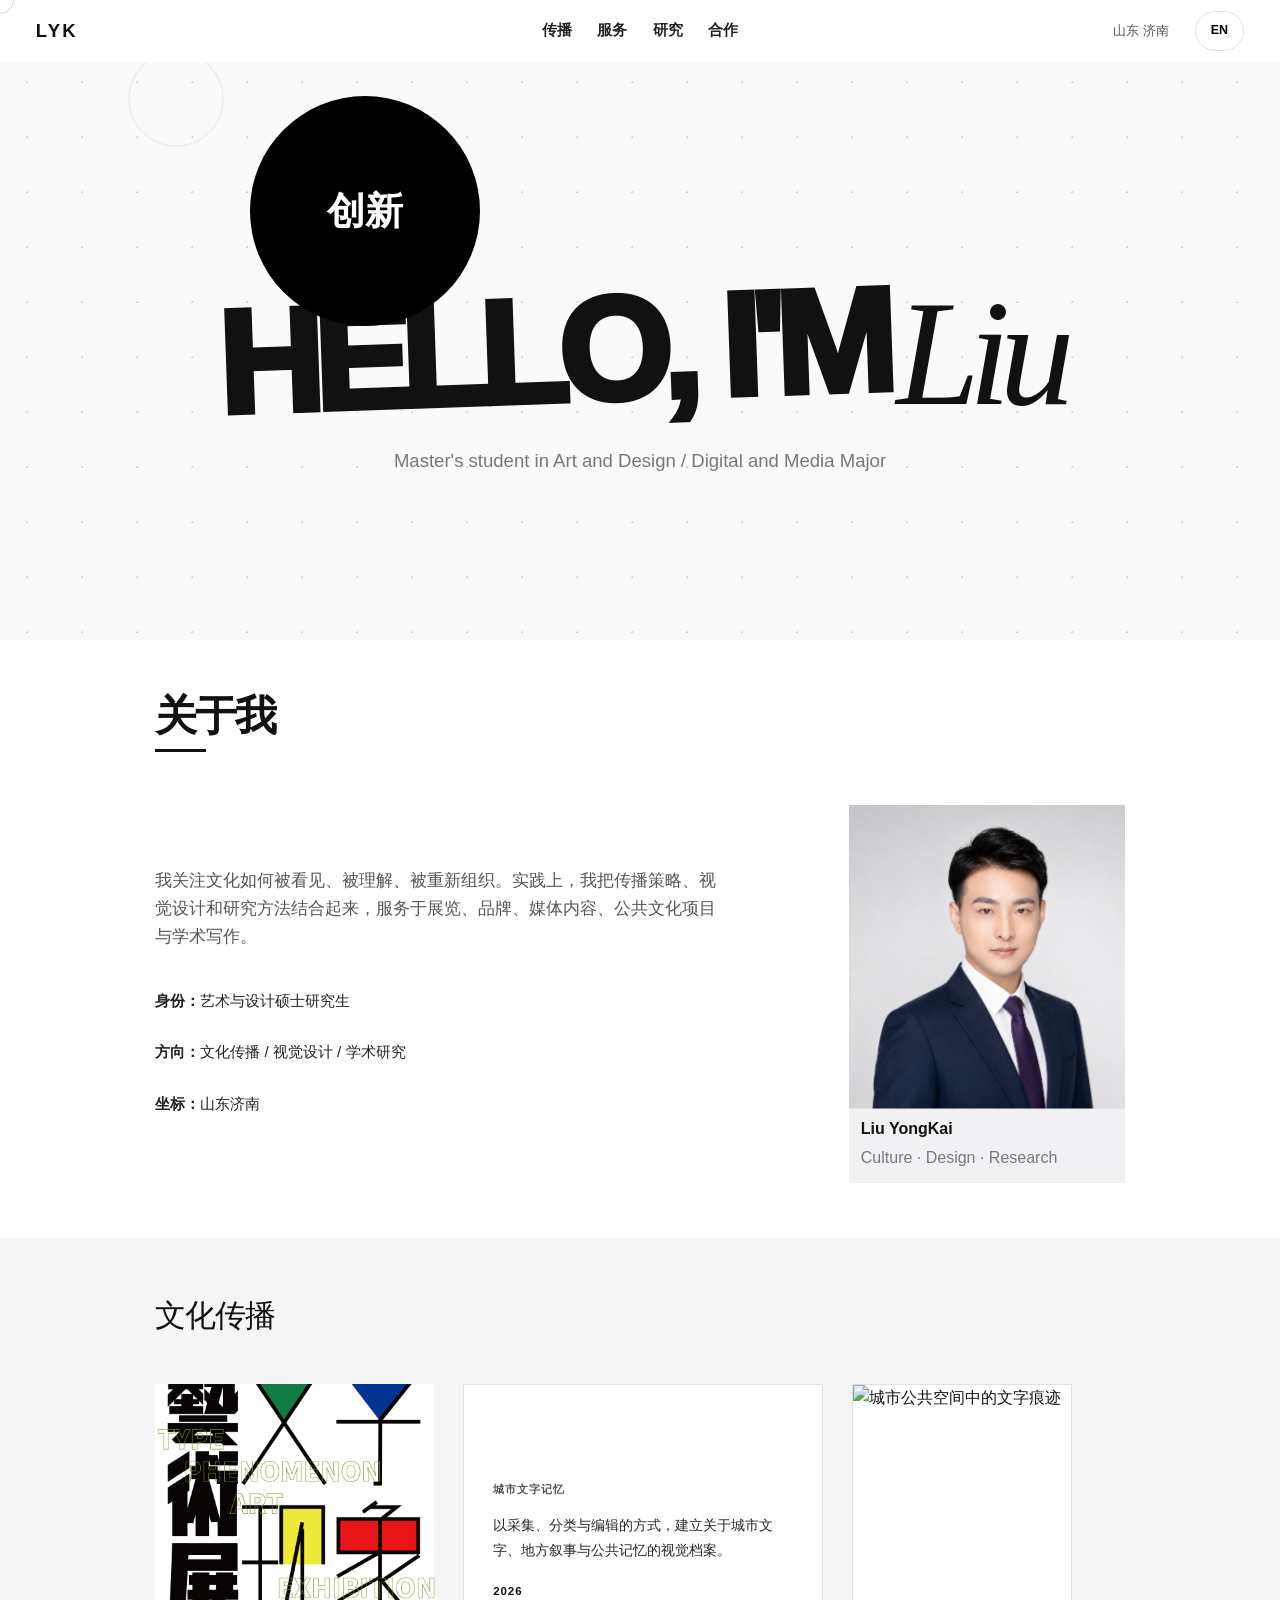
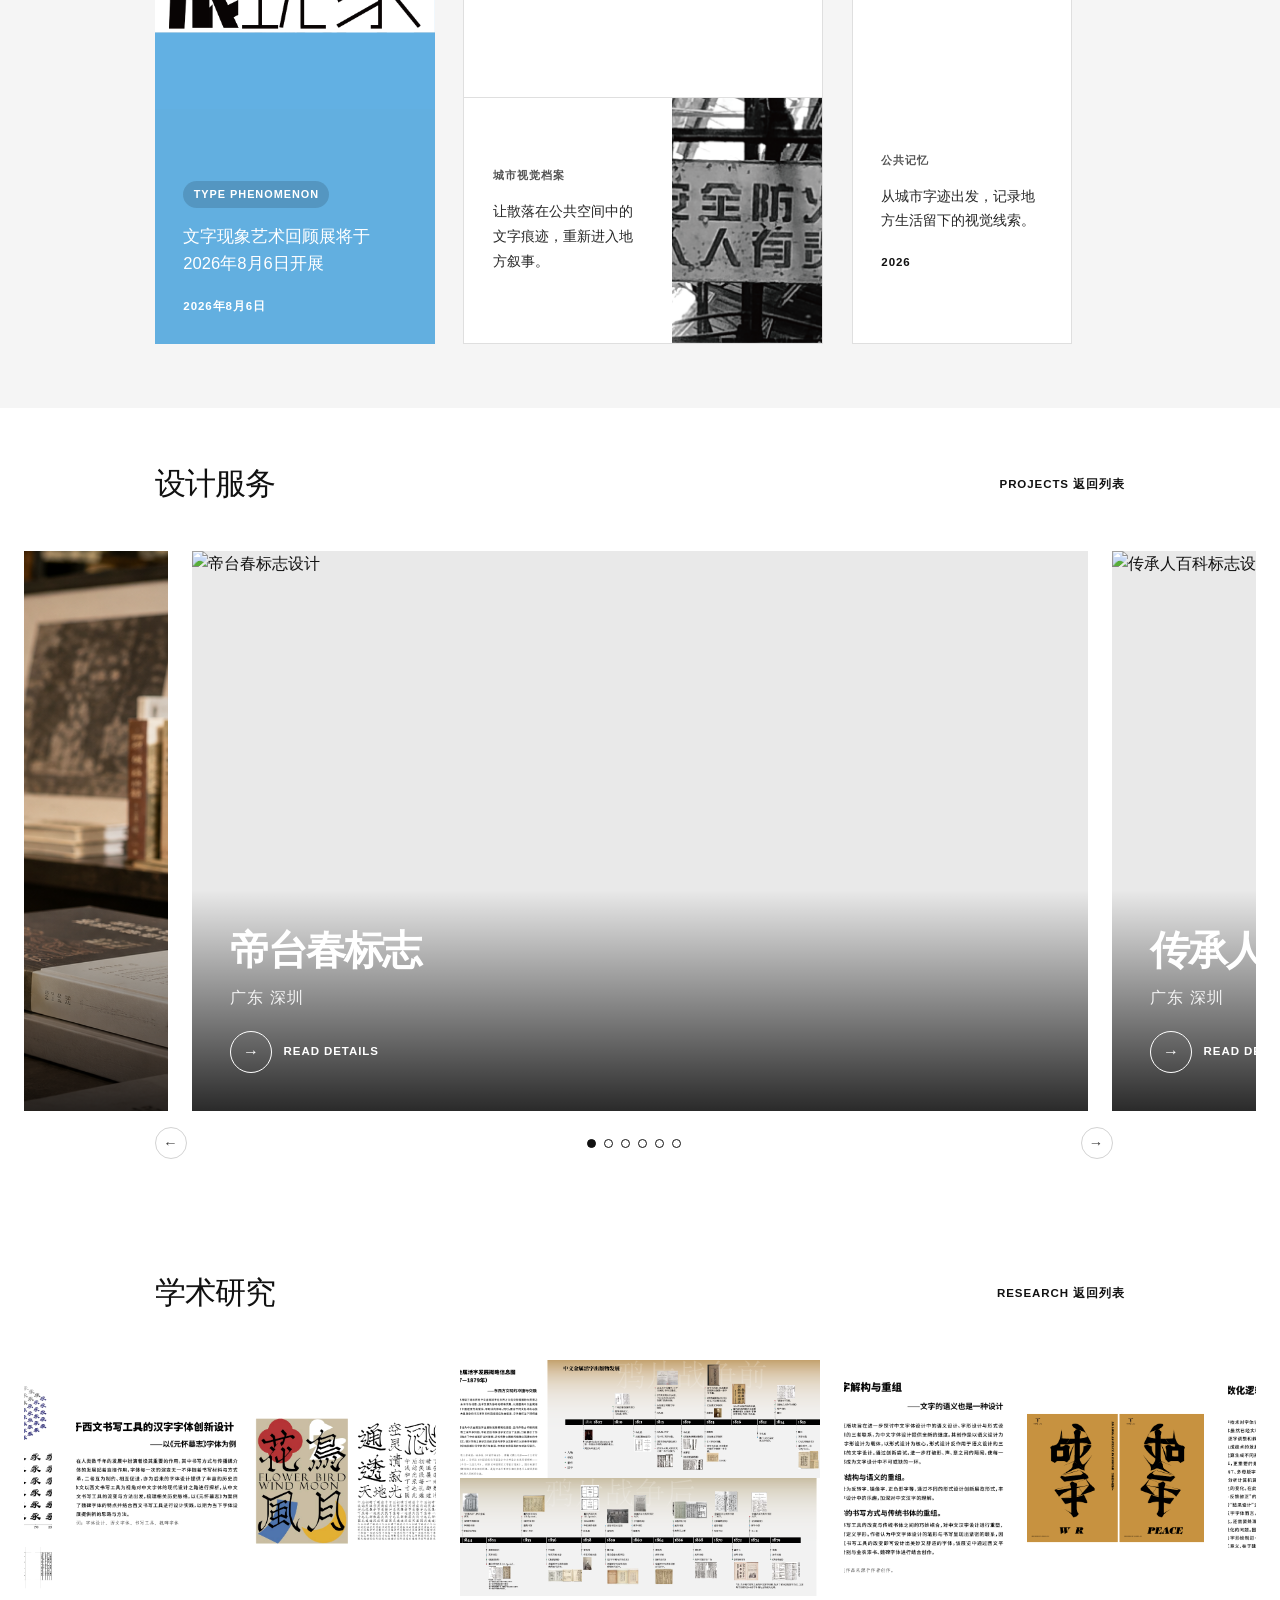
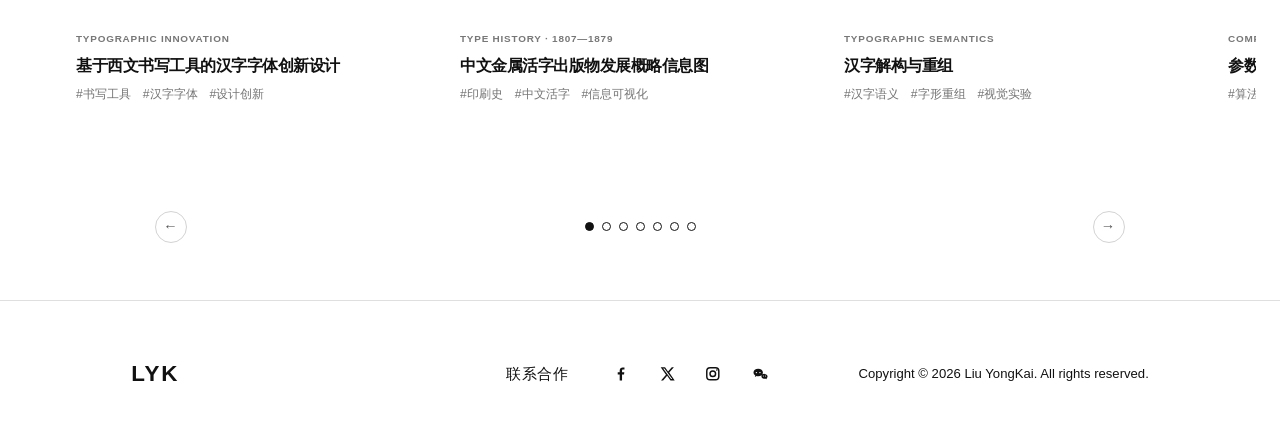
==== commit ef7232d1: "Refine cultural communication layout" ====
--- a/index.html
+++ b/index.html
@@ -77,21 +77,34 @@
         <div class="culture-static reveal" aria-label="文化传播项目展示">
           <a class="culture-lead-card" href="city-culture.html">
             <img src="网页素材/文化传播-文字现象艺术展/未标题-1-02.png" alt="文字现象艺术展文化传播项目视觉" />
+            <div class="culture-lead-copy">
+              <span>TYPE PHENOMENON</span>
+              <p>文字现象艺术回顾展将于2026年8月6日开展</p>
+              <time datetime="2026-08-06">2026年8月6日</time>
+            </div>
           </a>
-          <div class="culture-right" aria-label="文化传播项目内容">
-            <a class="culture-right-card" href="city-text-memory.html">
+          <a class="culture-release-card" href="city-text-memory.html">
+            <div class="culture-release-top">
+              <span>城市文字记忆</span>
+              <p>以采集、分类与编辑的方式，建立关于城市文字、地方叙事与公共记忆的视觉档案。</p>
+              <time datetime="2026">2026</time>
+            </div>
+            <div class="culture-release-bottom">
               <div>
-                <span>城市文字记忆</span>
-                <p>以采集、分类与编辑的方式，建立关于城市文字、地方叙事与公共记忆的视觉档案。</p>
-                <time datetime="2026">2026</time>
+                <span>城市视觉档案</span>
+                <p>让散落在公共空间中的文字痕迹，重新进入地方叙事。</p>
               </div>
-              <div class="culture-right-gallery" aria-hidden="true">
-                <img src="assets/城市文字记忆/14.png" alt="" />
-                <img src="assets/城市文字记忆/15.png" alt="" />
-                <img src="assets/城市文字记忆/03.png" alt="" />
-              </div>
-            </a>
-          </div>
+              <img src="assets/城市文字记忆/14.png" alt="城市文字记忆视觉档案" />
+            </div>
+          </a>
+          <a class="culture-notes-card" href="city-text-memory.html">
+            <img src="assets/城市文字记忆/15.png" alt="城市公共空间中的文字痕迹" />
+            <div>
+              <span>公共记忆</span>
+              <p>从城市字迹出发，记录地方生活留下的视觉线索。</p>
+              <time datetime="2026">2026</time>
+            </div>
+          </a>
         </div>
       </section>
 
@@ -170,7 +183,7 @@
                 <img src="assets/research-pdf/page-106.png" alt="马圈湾汉简隶书可变字体设计研究版面" />
                 <div><span>VARIABLE TYPE</span><h3>马圈湾汉简隶书可变字体设计</h3><p>#汉简隶书　#可变字体　#传统文化</p></div>
               </a>
-              <a class="carousel-slide" href="work-detail.html">
+              <a class="carousel-slide" href="western-writing-tools-typeface.html">
                 <img src="assets/research-pdf/page-107.png" alt="基于西文书写工具的汉字字体创新设计研究版面" />
                 <div><span>TYPOGRAPHIC INNOVATION</span><h3>基于西文书写工具的汉字字体创新设计</h3><p>#书写工具　#汉字字体　#设计创新</p></div>
               </a>
--- a/styles.css
+++ b/styles.css
@@ -3366,6 +3366,188 @@
   }
 }
 
+/* Three-column editorial rhythm for culture news and project updates. */
+.culture-static {
+  grid-template-columns: minmax(280px, 0.35fr) minmax(360px, 0.42fr) minmax(220px, 0.23fr);
+  column-gap: clamp(1.25rem, 2.2vw, 2.75rem);
+  height: 560px;
+}
+
+.culture-lead-card {
+  grid-template-rows: 0.58fr 0.42fr;
+  background: var(--artboard-blue);
+}
+
+.culture-lead-card img {
+  object-fit: cover;
+}
+
+.culture-lead-copy {
+  display: flex;
+  flex-direction: column;
+  align-items: flex-start;
+  justify-content: flex-end;
+  padding: clamp(1.35rem, 2.2vw, 2.4rem);
+  color: #fff;
+}
+
+.culture-lead-copy span,
+.culture-release-card span,
+.culture-notes-card span {
+  display: inline-block;
+  font-size: 0.68rem;
+  font-weight: 800;
+  letter-spacing: 0.09em;
+}
+
+.culture-lead-copy span {
+  padding: 0.3rem 0.65rem;
+  border-radius: 999px;
+  background: rgba(0, 0, 0, 0.14);
+}
+
+.culture-lead-copy p {
+  margin: 1rem 0 0;
+  font-size: clamp(1rem, 1.3vw, 1.28rem);
+  font-weight: 500;
+  line-height: 1.6;
+}
+
+.culture-lead-copy time,
+.culture-release-card time,
+.culture-notes-card time {
+  display: block;
+  margin-top: 1.25rem;
+  font-size: 0.72rem;
+  font-weight: 800;
+  letter-spacing: 0.08em;
+}
+
+.culture-release-card,
+.culture-notes-card {
+  display: grid;
+  min-width: 0;
+  border: 1px solid var(--artboard-line);
+  background: #fff;
+  color: #111;
+  text-decoration: none;
+}
+
+.culture-release-card {
+  grid-template-rows: 0.56fr 0.44fr;
+}
+
+.culture-release-top,
+.culture-release-bottom > div,
+.culture-notes-card > div {
+  padding: clamp(1.3rem, 2.25vw, 2.5rem);
+}
+
+.culture-release-top {
+  display: flex;
+  flex-direction: column;
+  justify-content: center;
+}
+
+.culture-release-card span,
+.culture-notes-card span {
+  color: #555;
+}
+
+.culture-release-card p,
+.culture-notes-card p {
+  margin: 0.9rem 0 0;
+  color: #262626;
+  font-size: clamp(0.9rem, 1.1vw, 1.05rem);
+  line-height: 1.72;
+}
+
+.culture-release-bottom {
+  display: grid;
+  grid-template-columns: minmax(0, 0.58fr) minmax(130px, 0.42fr);
+  border-top: 1px solid var(--artboard-line);
+}
+
+.culture-release-bottom > div {
+  display: flex;
+  flex-direction: column;
+  justify-content: center;
+}
+
+.culture-release-bottom img,
+.culture-notes-card img {
+  width: 100%;
+  height: 100%;
+  min-height: 0;
+  object-fit: cover;
+}
+
+.culture-notes-card {
+  grid-template-rows: 0.53fr 0.47fr;
+}
+
+.culture-notes-card > div {
+  display: flex;
+  flex-direction: column;
+  justify-content: center;
+}
+
+.culture-lead-card:hover img,
+.culture-lead-card:focus-visible img,
+.culture-release-card:hover img,
+.culture-release-card:focus-visible img,
+.culture-notes-card:hover img,
+.culture-notes-card:focus-visible img {
+  animation: culture-image-pulse 620ms cubic-bezier(0.22, 1, 0.36, 1) both;
+}
+
+@media (max-width: 980px) {
+  .culture-static {
+    grid-template-columns: minmax(240px, 0.4fr) minmax(0, 0.6fr);
+    height: auto;
+    row-gap: 1.5rem;
+  }
+
+  .culture-lead-card,
+  .culture-release-card {
+    min-height: 510px;
+  }
+
+  .culture-notes-card {
+    grid-column: 1 / -1;
+    grid-template-columns: 0.42fr 0.58fr;
+    grid-template-rows: 1fr;
+    min-height: 260px;
+  }
+}
+
+@media (max-width: 640px) {
+  .culture-static {
+    grid-template-columns: 1fr;
+  }
+
+  .culture-lead-card,
+  .culture-release-card,
+  .culture-notes-card {
+    grid-column: auto;
+    min-height: 0;
+  }
+
+  .culture-lead-card {
+    min-height: 500px;
+  }
+
+  .culture-release-card {
+    min-height: 460px;
+  }
+
+  .culture-notes-card {
+    grid-template-columns: 1fr;
+    grid-template-rows: 0.52fr 0.48fr;
+    min-height: 420px;
+  }
+}
+
 /* Service cards use a consistent title, location, and action hierarchy. */
 .design-service-section .carousel-slide > .service-card-meta {
   position: absolute;
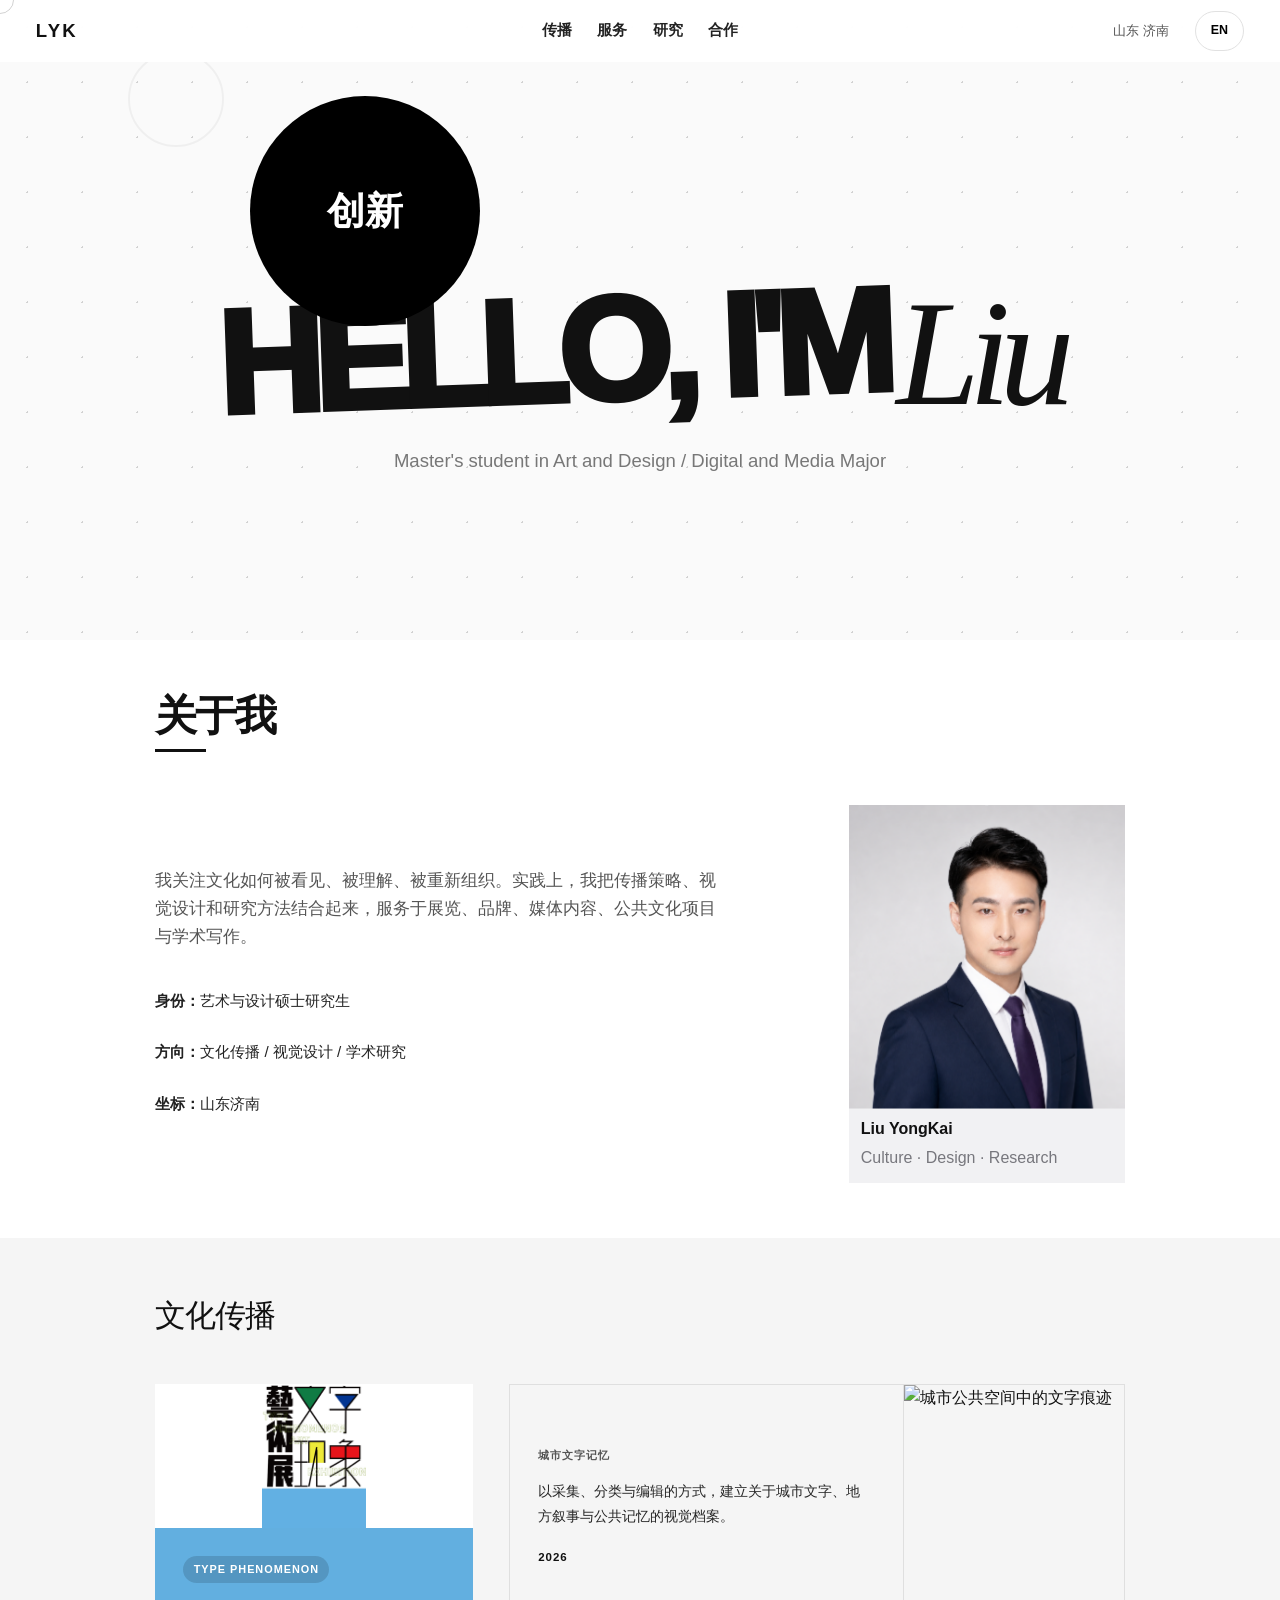
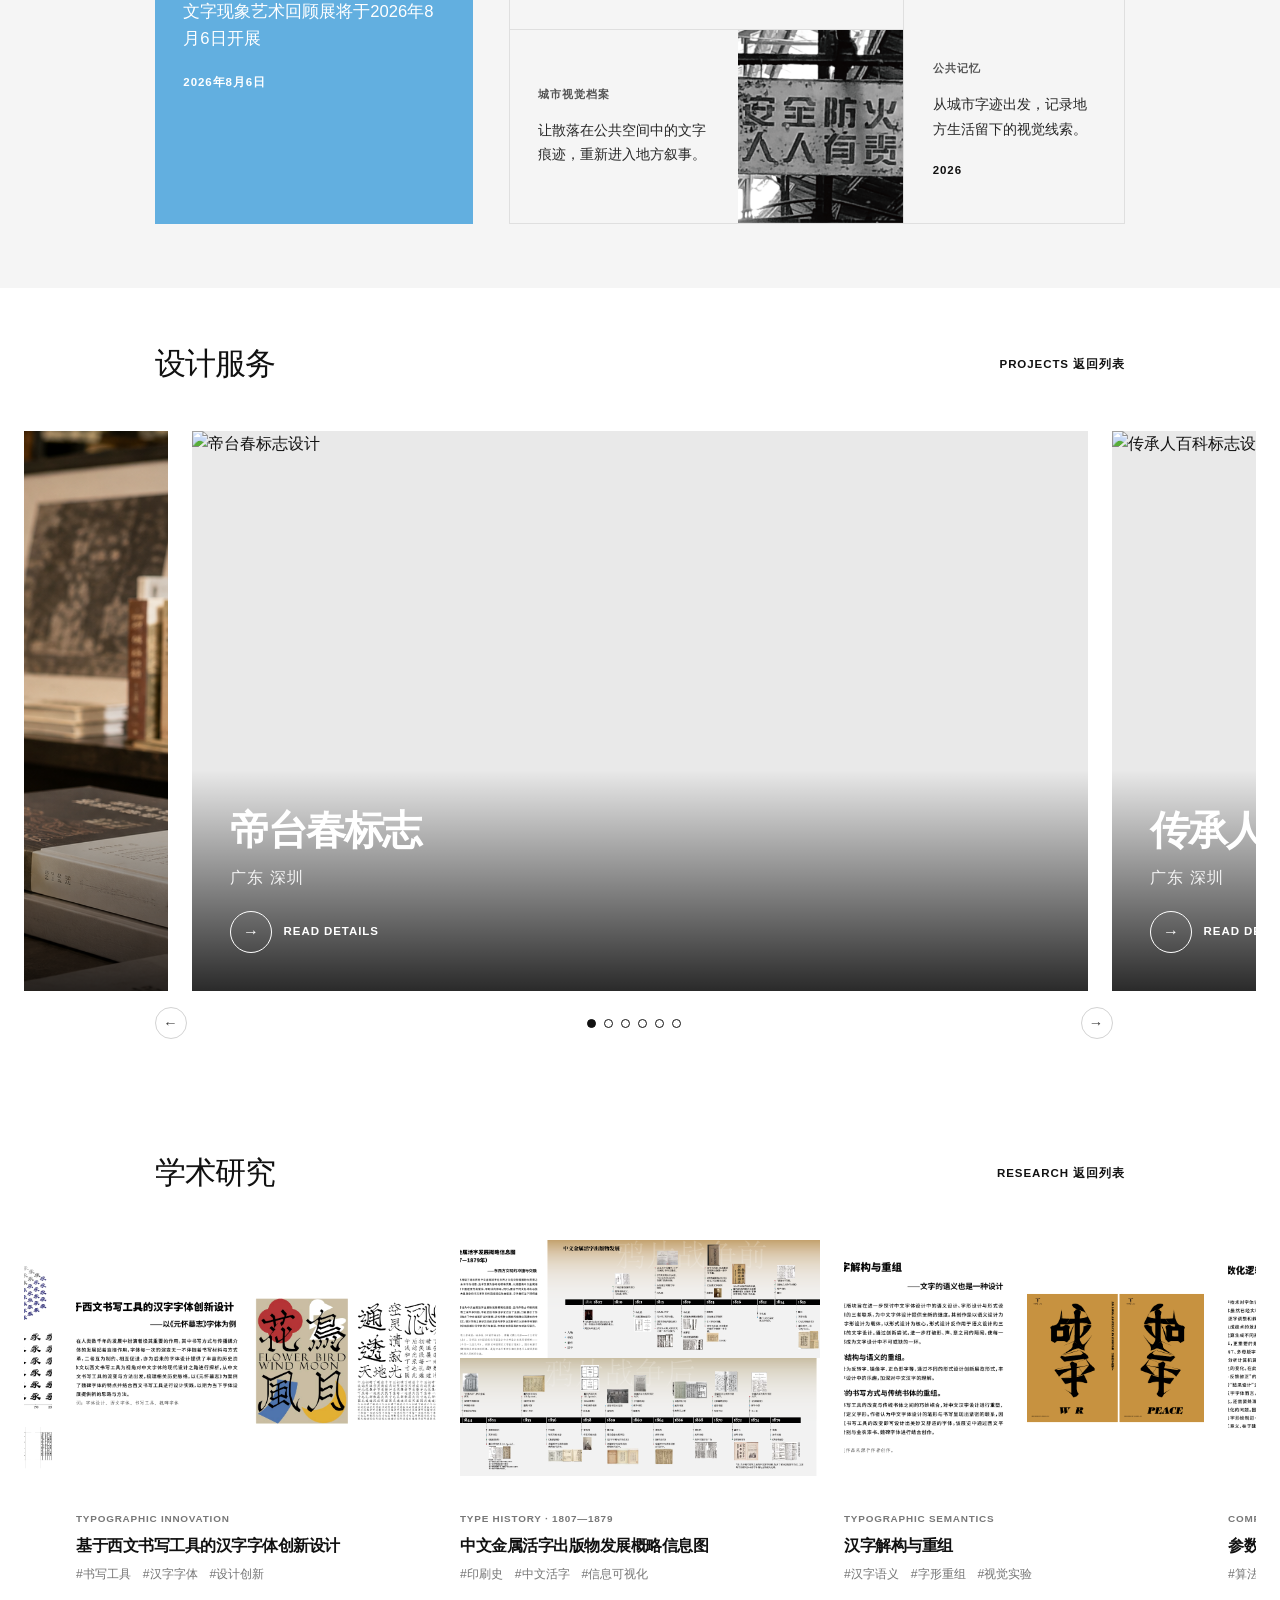
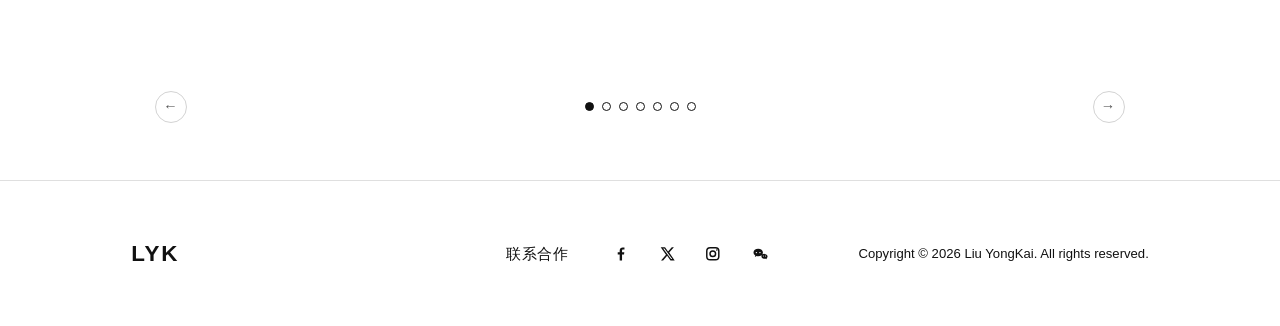
==== commit c1a123de: "Restructure cultural news cards" ====
--- a/index.html
+++ b/index.html
@@ -83,28 +83,32 @@
               <time datetime="2026-08-06">2026年8月6日</time>
             </div>
           </a>
-          <a class="culture-release-card" href="city-text-memory.html">
-            <div class="culture-release-top">
-              <span>城市文字记忆</span>
-              <p>以采集、分类与编辑的方式，建立关于城市文字、地方叙事与公共记忆的视觉档案。</p>
-              <time datetime="2026">2026</time>
-            </div>
-            <div class="culture-release-bottom">
+          <div class="culture-right-group" aria-label="城市文字记忆资讯">
+            <div class="culture-release-column">
+              <a class="culture-release-card" href="city-text-memory.html">
+                <div class="culture-release-top">
+                  <span>城市文字记忆</span>
+                  <p>以采集、分类与编辑的方式，建立关于城市文字、地方叙事与公共记忆的视觉档案。</p>
+                  <time datetime="2026">2026</time>
+                </div>
+              </a>
+              <a class="culture-archive-card" href="city-text-memory.html">
+                <div>
+                  <span>城市视觉档案</span>
+                  <p>让散落在公共空间中的文字痕迹，重新进入地方叙事。</p>
+                </div>
+                <img src="assets/城市文字记忆/14.png" alt="城市文字记忆视觉档案" />
+              </a>
+            </div>
+            <a class="culture-notes-card" href="city-text-memory.html">
+              <img src="assets/城市文字记忆/15.png" alt="城市公共空间中的文字痕迹" />
               <div>
-                <span>城市视觉档案</span>
-                <p>让散落在公共空间中的文字痕迹，重新进入地方叙事。</p>
+                <span>公共记忆</span>
+                <p>从城市字迹出发，记录地方生活留下的视觉线索。</p>
+                <time datetime="2026">2026</time>
               </div>
-              <img src="assets/城市文字记忆/14.png" alt="城市文字记忆视觉档案" />
-            </div>
-          </a>
-          <a class="culture-notes-card" href="city-text-memory.html">
-            <img src="assets/城市文字记忆/15.png" alt="城市公共空间中的文字痕迹" />
-            <div>
-              <span>公共记忆</span>
-              <p>从城市字迹出发，记录地方生活留下的视觉线索。</p>
-              <time datetime="2026">2026</time>
-            </div>
-          </a>
+            </a>
+          </div>
         </div>
       </section>
 
--- a/styles.css
+++ b/styles.css
@@ -3366,11 +3366,23 @@
   }
 }
 
-/* Three-column editorial rhythm for culture news and project updates. */
+/* A separated exhibition card and a seamless two-column news unit. */
 .culture-static {
-  grid-template-columns: minmax(280px, 0.35fr) minmax(360px, 0.42fr) minmax(220px, 0.23fr);
-  column-gap: clamp(1.25rem, 2.2vw, 2.75rem);
-  height: 560px;
+  grid-template-columns: minmax(260px, 0.34fr) minmax(0, 0.66fr);
+  column-gap: clamp(1.5rem, 2.8vw, 3.5rem);
+  height: 440px;
+}
+
+.culture-right-group {
+  display: grid;
+  grid-template-columns: minmax(0, 0.64fr) minmax(210px, 0.36fr);
+  min-width: 0;
+}
+
+.culture-release-column {
+  display: grid;
+  grid-template-rows: 0.56fr 0.44fr;
+  min-width: 0;
 }
 
 .culture-lead-card {
@@ -3379,7 +3391,8 @@
 }
 
 .culture-lead-card img {
-  object-fit: cover;
+  object-fit: contain;
+  background: #fff;
 }
 
 .culture-lead-copy {
@@ -3393,6 +3406,7 @@
 
 .culture-lead-copy span,
 .culture-release-card span,
+.culture-archive-card span,
 .culture-notes-card span {
   display: inline-block;
   font-size: 0.68rem;
@@ -3424,21 +3438,23 @@
 }
 
 .culture-release-card,
+.culture-archive-card,
 .culture-notes-card {
   display: grid;
   min-width: 0;
   border: 1px solid var(--artboard-line);
-  background: #fff;
+  background: var(--artboard-gray);
   color: #111;
   text-decoration: none;
+  transition: background-color 180ms ease;
 }
 
 .culture-release-card {
-  grid-template-rows: 0.56fr 0.44fr;
+  border-right: 0;
 }
 
 .culture-release-top,
-.culture-release-bottom > div,
+.culture-archive-card > div,
 .culture-notes-card > div {
   padding: clamp(1.3rem, 2.25vw, 2.5rem);
 }
@@ -3450,11 +3466,13 @@
 }
 
 .culture-release-card span,
+.culture-archive-card span,
 .culture-notes-card span {
   color: #555;
 }
 
 .culture-release-card p,
+.culture-archive-card p,
 .culture-notes-card p {
   margin: 0.9rem 0 0;
   color: #262626;
@@ -3462,19 +3480,20 @@
   line-height: 1.72;
 }
 
-.culture-release-bottom {
+.culture-archive-card {
   display: grid;
   grid-template-columns: minmax(0, 0.58fr) minmax(130px, 0.42fr);
-  border-top: 1px solid var(--artboard-line);
-}
-
-.culture-release-bottom > div {
+  border-top: 0;
+  border-right: 0;
+}
+
+.culture-archive-card > div {
   display: flex;
   flex-direction: column;
   justify-content: center;
 }
 
-.culture-release-bottom img,
+.culture-archive-card img,
 .culture-notes-card img {
   width: 100%;
   height: 100%;
@@ -3492,10 +3511,21 @@
   justify-content: center;
 }
 
+.culture-release-card:hover,
+.culture-release-card:focus-visible,
+.culture-archive-card:hover,
+.culture-archive-card:focus-visible,
+.culture-notes-card:hover,
+.culture-notes-card:focus-visible {
+  background: #fff;
+}
+
 .culture-lead-card:hover img,
 .culture-lead-card:focus-visible img,
 .culture-release-card:hover img,
 .culture-release-card:focus-visible img,
+.culture-archive-card:hover img,
+.culture-archive-card:focus-visible img,
 .culture-notes-card:hover img,
 .culture-notes-card:focus-visible img {
   animation: culture-image-pulse 620ms cubic-bezier(0.22, 1, 0.36, 1) both;
@@ -3505,45 +3535,30 @@
   .culture-static {
     grid-template-columns: minmax(240px, 0.4fr) minmax(0, 0.6fr);
     height: auto;
-    row-gap: 1.5rem;
+    column-gap: 1.5rem;
   }
 
   .culture-lead-card,
-  .culture-release-card {
+  .culture-right-group {
     min-height: 510px;
-  }
-
-  .culture-notes-card {
-    grid-column: 1 / -1;
-    grid-template-columns: 0.42fr 0.58fr;
-    grid-template-rows: 1fr;
-    min-height: 260px;
   }
 }
 
 @media (max-width: 640px) {
   .culture-static {
     grid-template-columns: 1fr;
-  }
-
-  .culture-lead-card,
-  .culture-release-card,
-  .culture-notes-card {
-    grid-column: auto;
-    min-height: 0;
+    row-gap: 1.25rem;
   }
 
   .culture-lead-card {
     min-height: 500px;
   }
 
-  .culture-release-card {
-    min-height: 460px;
+  .culture-right-group {
+    grid-template-columns: 1fr;
   }
 
   .culture-notes-card {
-    grid-template-columns: 1fr;
-    grid-template-rows: 0.52fr 0.48fr;
     min-height: 420px;
   }
 }
@@ -3597,6 +3612,14 @@
   content: "→";
   font-size: 1rem;
   place-items: center;
+  transition: background-color 180ms ease, color 180ms ease, border-color 180ms ease;
+}
+
+.design-service-section .carousel-slide:hover .service-card-meta p::before,
+.design-service-section .carousel-slide:focus-visible .service-card-meta p::before {
+  border-color: var(--artboard-blue);
+  background: var(--artboard-blue);
+  color: #fff;
 }
 
 .profile-list {
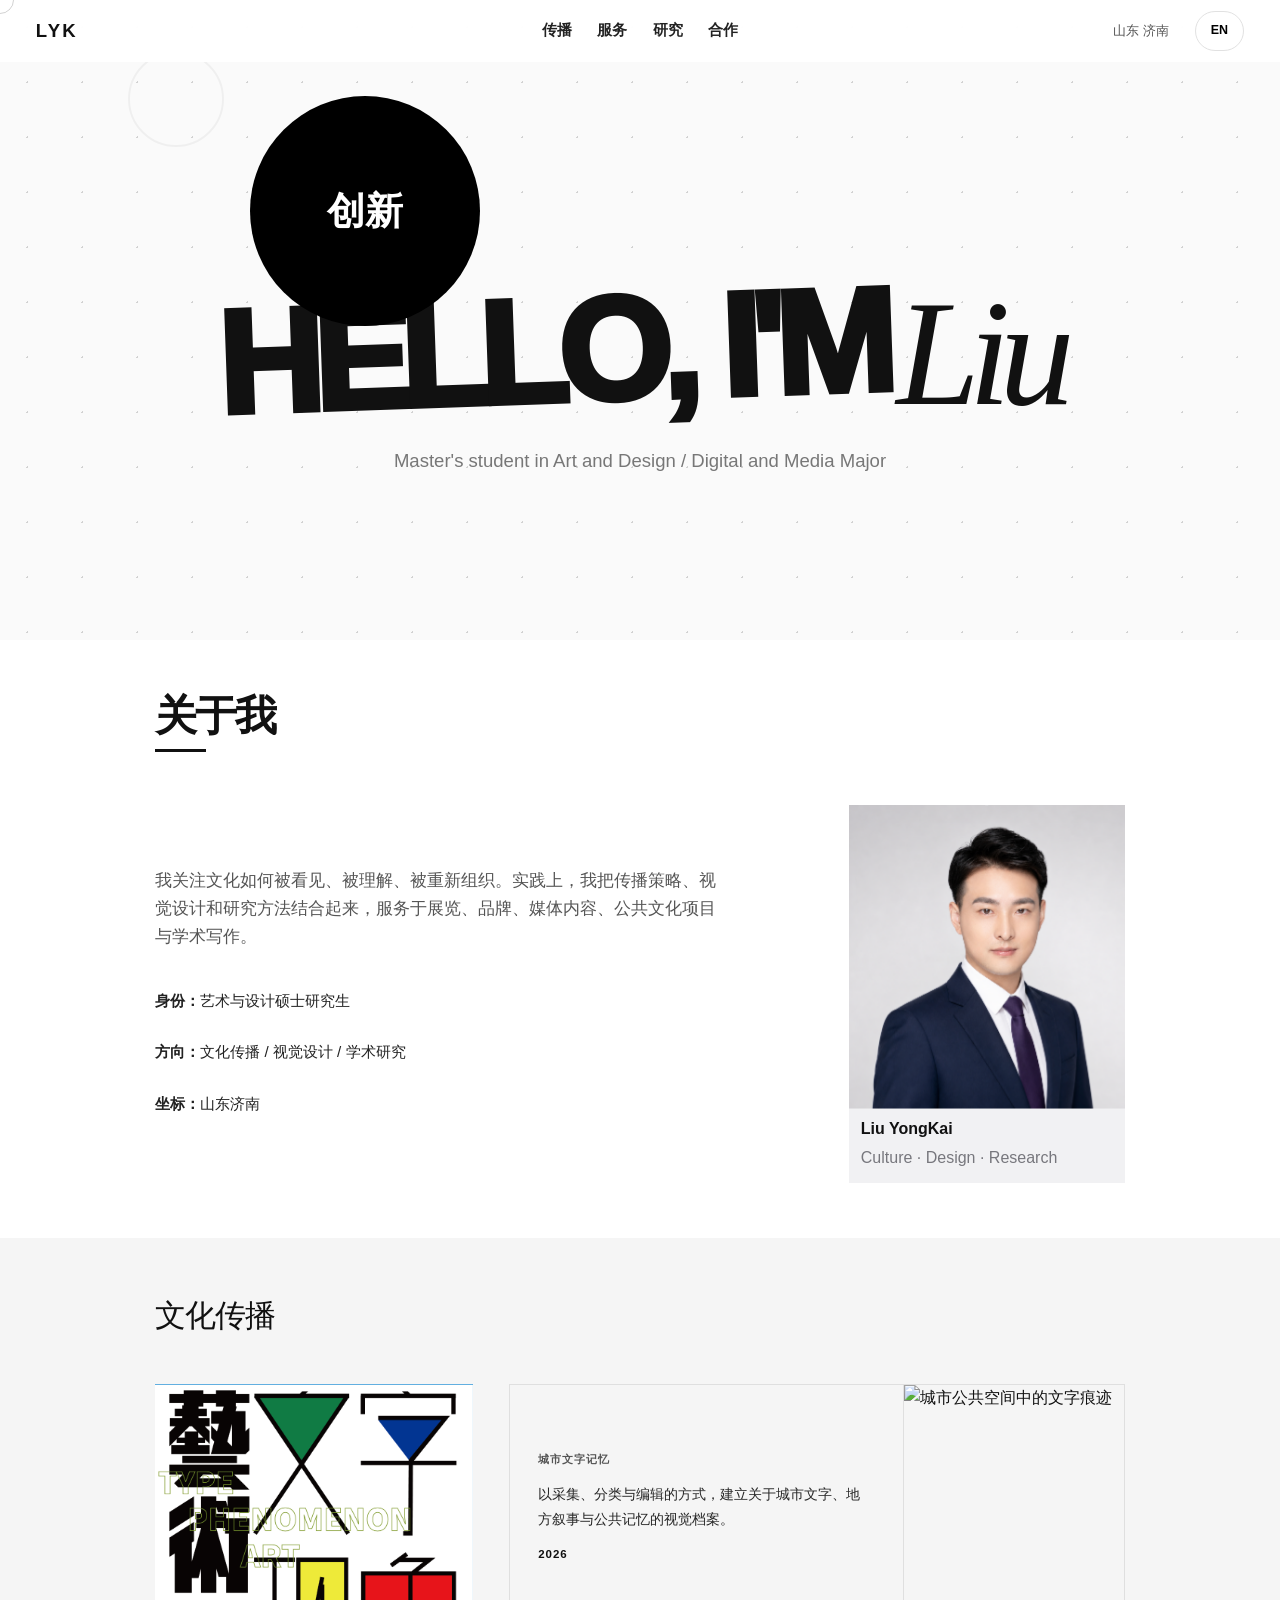
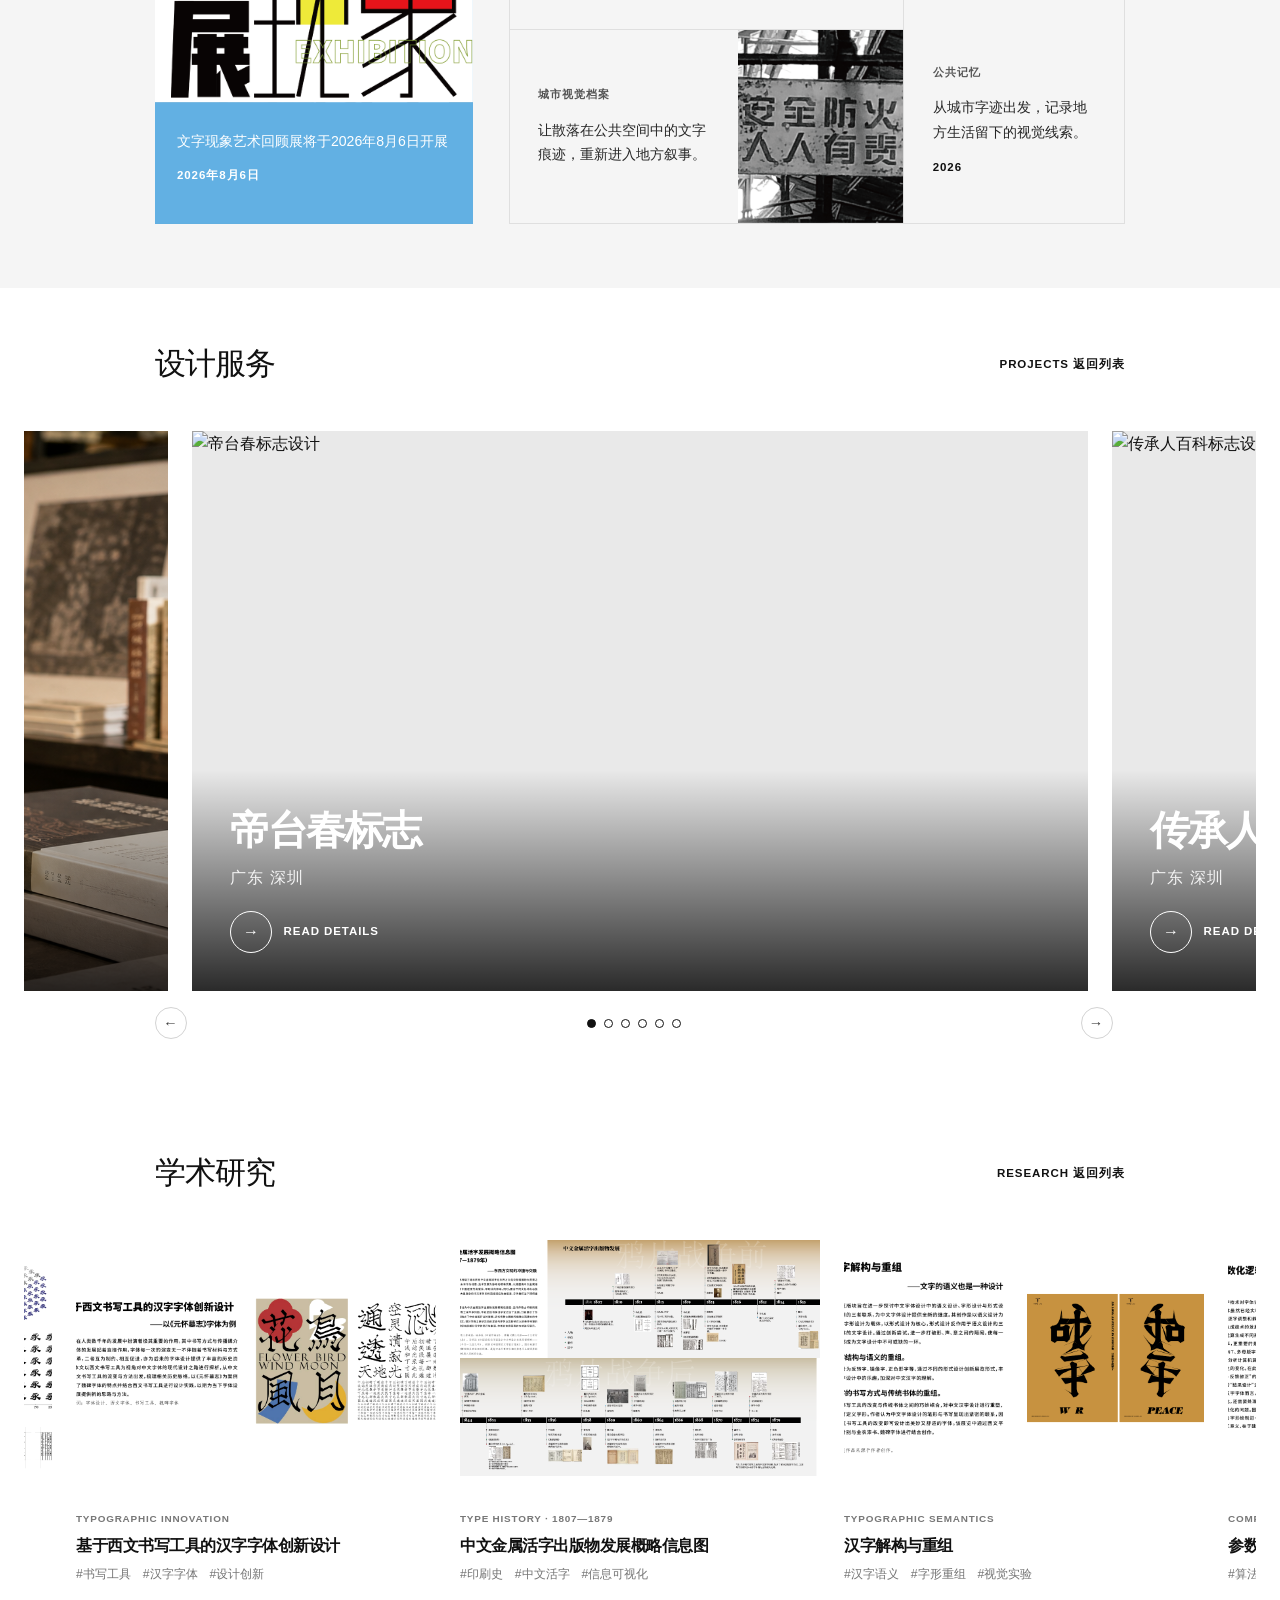
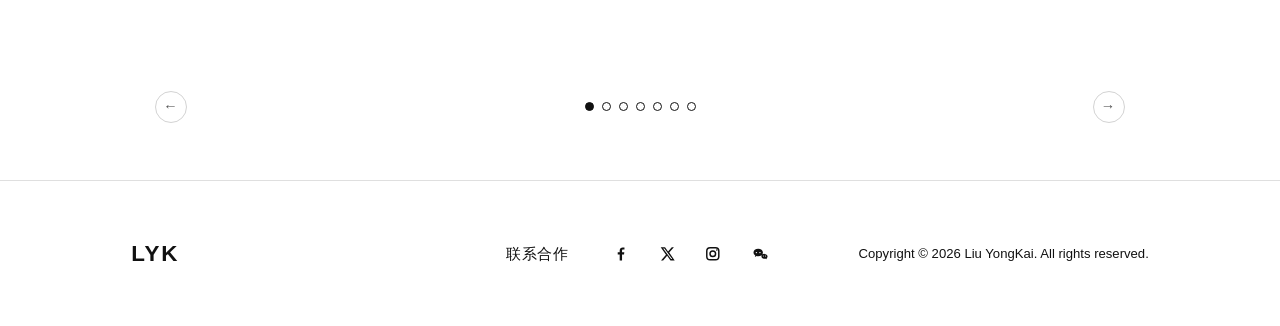
==== commit ed797168: "Emphasize culture exhibition artwork" ====
--- a/index.html
+++ b/index.html
@@ -78,7 +78,6 @@
           <a class="culture-lead-card" href="city-culture.html">
             <img src="网页素材/文化传播-文字现象艺术展/未标题-1-02.png" alt="文字现象艺术展文化传播项目视觉" />
             <div class="culture-lead-copy">
-              <span>TYPE PHENOMENON</span>
               <p>文字现象艺术回顾展将于2026年8月6日开展</p>
               <time datetime="2026-08-06">2026年8月6日</time>
             </div>
--- a/styles.css
+++ b/styles.css
@@ -3386,21 +3386,29 @@
 }
 
 .culture-lead-card {
-  grid-template-rows: 0.58fr 0.42fr;
+  position: relative;
+  display: block;
+  overflow: hidden;
   background: var(--artboard-blue);
 }
 
 .culture-lead-card img {
+  display: block;
+  width: 100%;
+  height: 100%;
   object-fit: contain;
-  background: #fff;
+  background: var(--artboard-blue);
 }
 
 .culture-lead-copy {
   display: flex;
   flex-direction: column;
   align-items: flex-start;
-  justify-content: flex-end;
-  padding: clamp(1.35rem, 2.2vw, 2.4rem);
+  justify-content: center;
+  position: absolute;
+  inset: auto 0 0;
+  min-height: 30%;
+  padding: clamp(1rem, 1.7vw, 1.6rem);
   color: #fff;
 }
 
@@ -3414,24 +3422,18 @@
   letter-spacing: 0.09em;
 }
 
-.culture-lead-copy span {
-  padding: 0.3rem 0.65rem;
-  border-radius: 999px;
-  background: rgba(0, 0, 0, 0.14);
-}
-
 .culture-lead-copy p {
-  margin: 1rem 0 0;
-  font-size: clamp(1rem, 1.3vw, 1.28rem);
+  margin: 0;
+  font-size: clamp(0.88rem, 1.05vw, 1.05rem);
   font-weight: 500;
-  line-height: 1.6;
+  line-height: 1.55;
 }
 
 .culture-lead-copy time,
 .culture-release-card time,
 .culture-notes-card time {
   display: block;
-  margin-top: 1.25rem;
+  margin-top: 0.8rem;
   font-size: 0.72rem;
   font-weight: 800;
   letter-spacing: 0.08em;
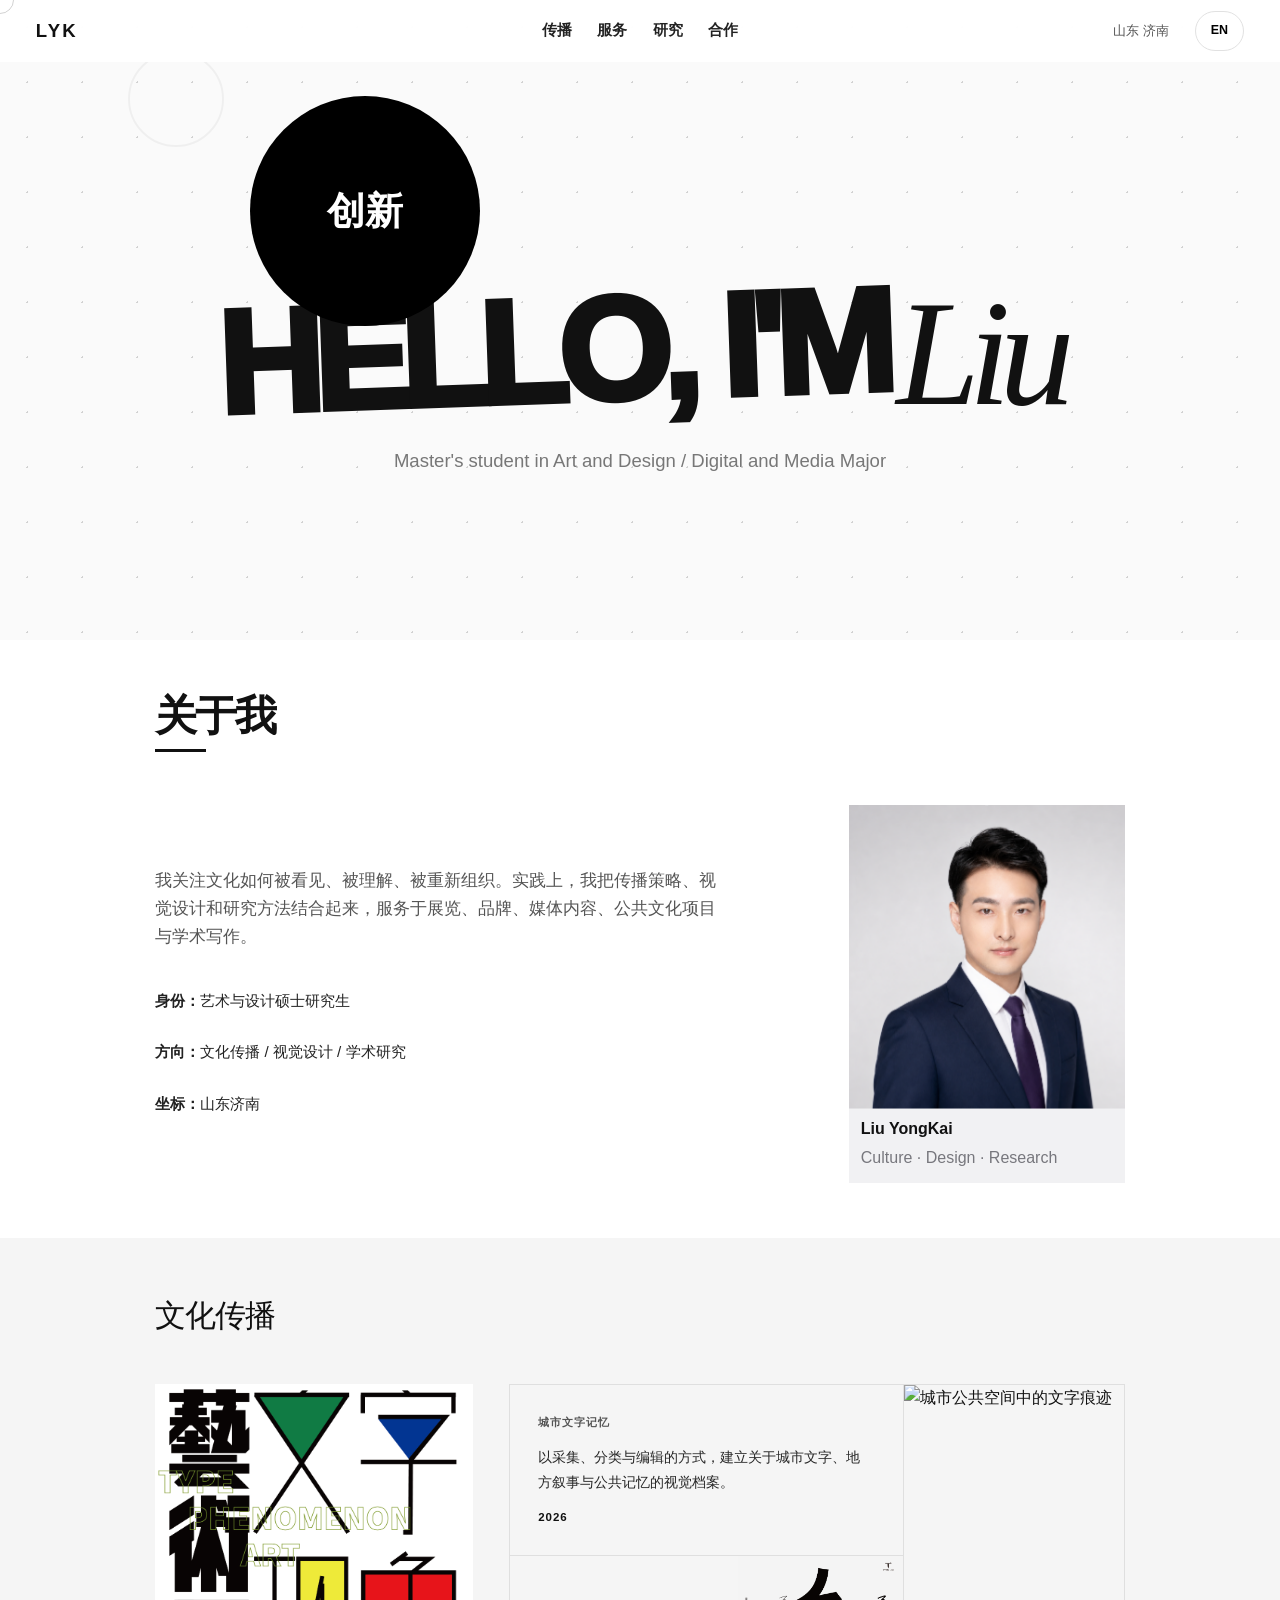
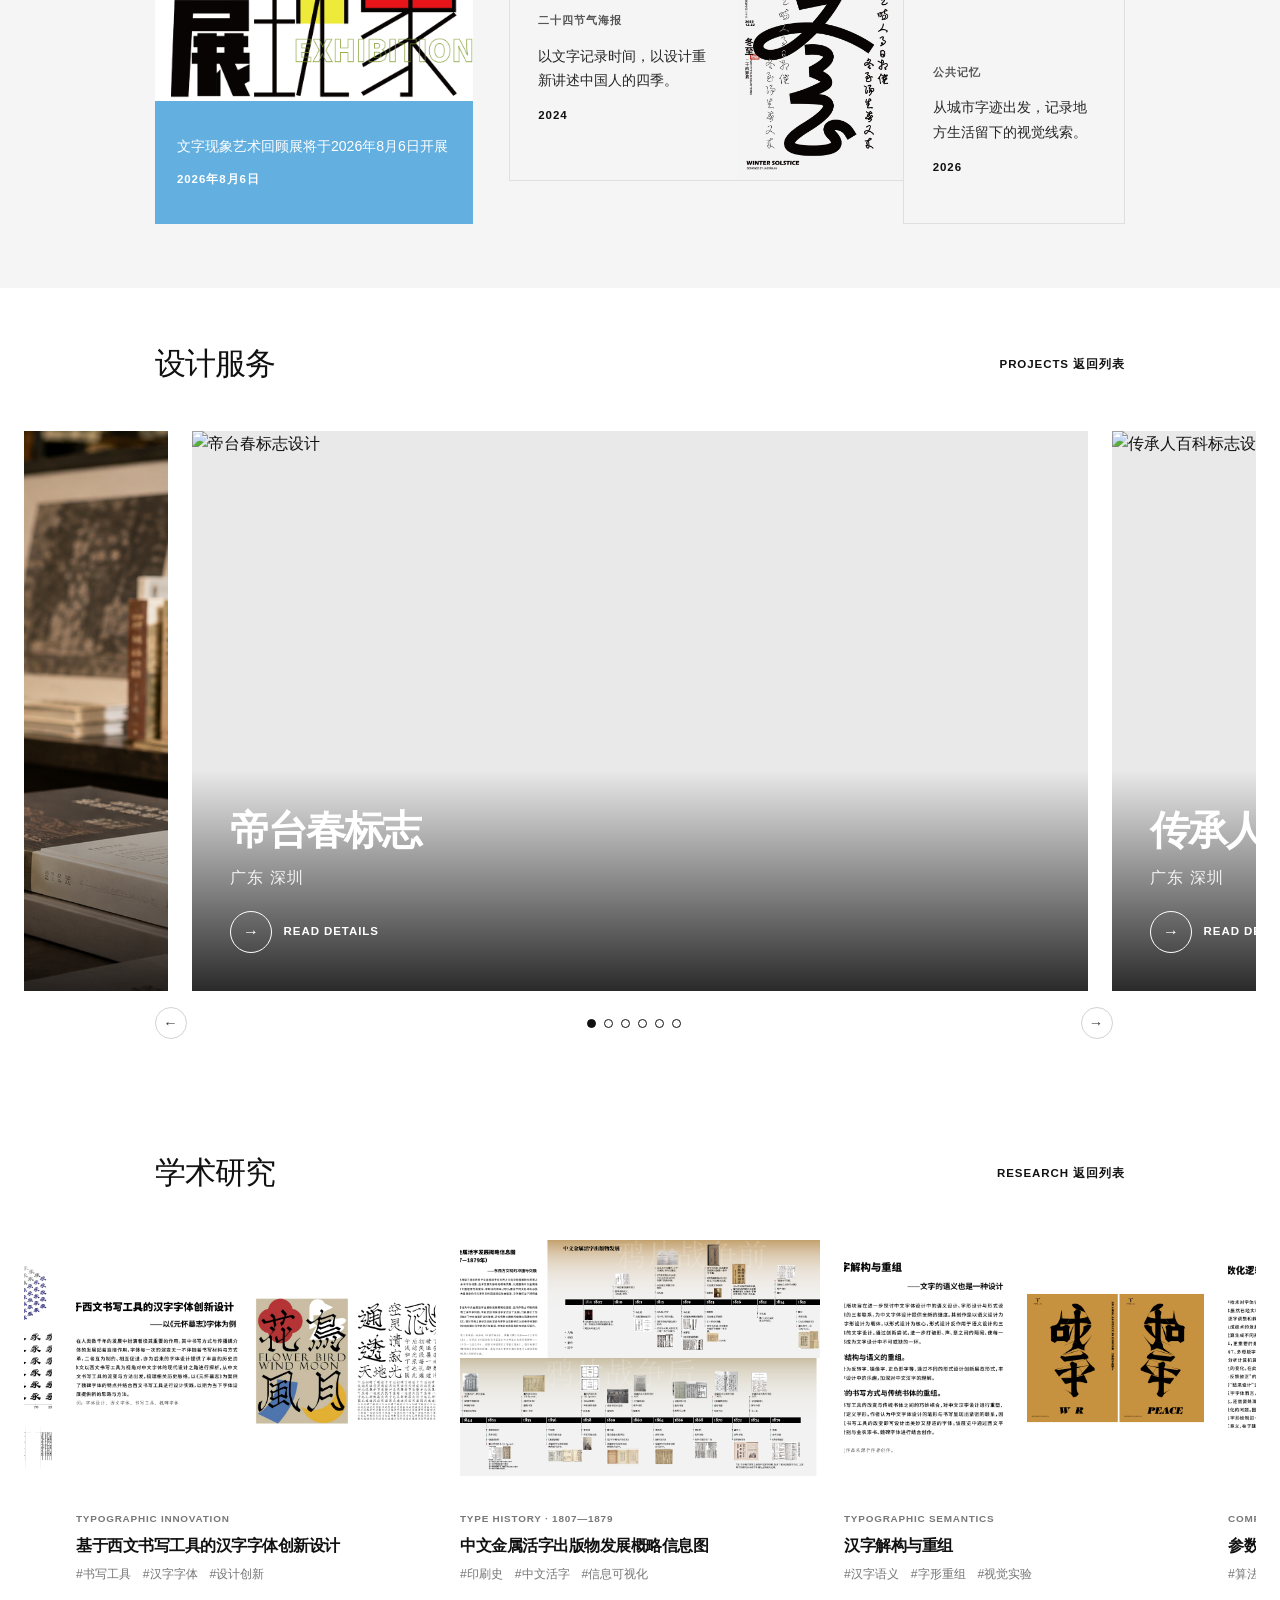
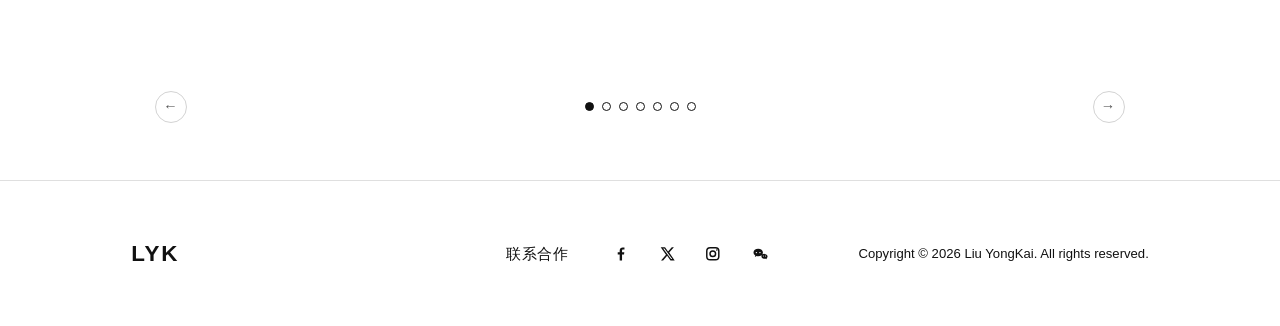
==== commit 186ab7f8: "Add solar terms poster project" ====
--- a/index.html
+++ b/index.html
@@ -91,12 +91,13 @@
                   <time datetime="2026">2026</time>
                 </div>
               </a>
-              <a class="culture-archive-card" href="city-text-memory.html">
+              <a class="culture-archive-card" href="solar-terms-posters.html">
                 <div>
-                  <span>城市视觉档案</span>
-                  <p>让散落在公共空间中的文字痕迹，重新进入地方叙事。</p>
+                  <span>二十四节气海报</span>
+                  <p>以文字记录时间，以设计重新讲述中国人的四季。</p>
+                  <time datetime="2024">2024</time>
                 </div>
-                <img src="assets/城市文字记忆/14.png" alt="城市文字记忆视觉档案" />
+                <img src="网页素材/文化传播-二十四节气海报/二十四节气海报-制作稿-22.jpg" alt="二十四节气文字海报" />
               </a>
             </div>
             <a class="culture-notes-card" href="city-text-memory.html">
--- a/styles.css
+++ b/styles.css
@@ -3386,18 +3386,20 @@
 }
 
 .culture-lead-card {
-  position: relative;
-  display: block;
+  position: static;
+  display: grid;
+  grid-template-rows: minmax(0, 0.72fr) minmax(0, 0.28fr);
   overflow: hidden;
-  background: var(--artboard-blue);
+  background: #fff;
 }
 
 .culture-lead-card img {
   display: block;
   width: 100%;
   height: 100%;
-  object-fit: contain;
-  background: var(--artboard-blue);
+  object-fit: cover;
+  object-position: center top;
+  background: #fff;
 }
 
 .culture-lead-copy {
@@ -3405,10 +3407,10 @@
   flex-direction: column;
   align-items: flex-start;
   justify-content: center;
-  position: absolute;
-  inset: auto 0 0;
-  min-height: 30%;
+  position: static;
+  min-height: 0;
   padding: clamp(1rem, 1.7vw, 1.6rem);
+  background: var(--artboard-blue);
   color: #fff;
 }
 
@@ -3431,6 +3433,7 @@
 
 .culture-lead-copy time,
 .culture-release-card time,
+.culture-archive-card time,
 .culture-notes-card time {
   display: block;
   margin-top: 0.8rem;
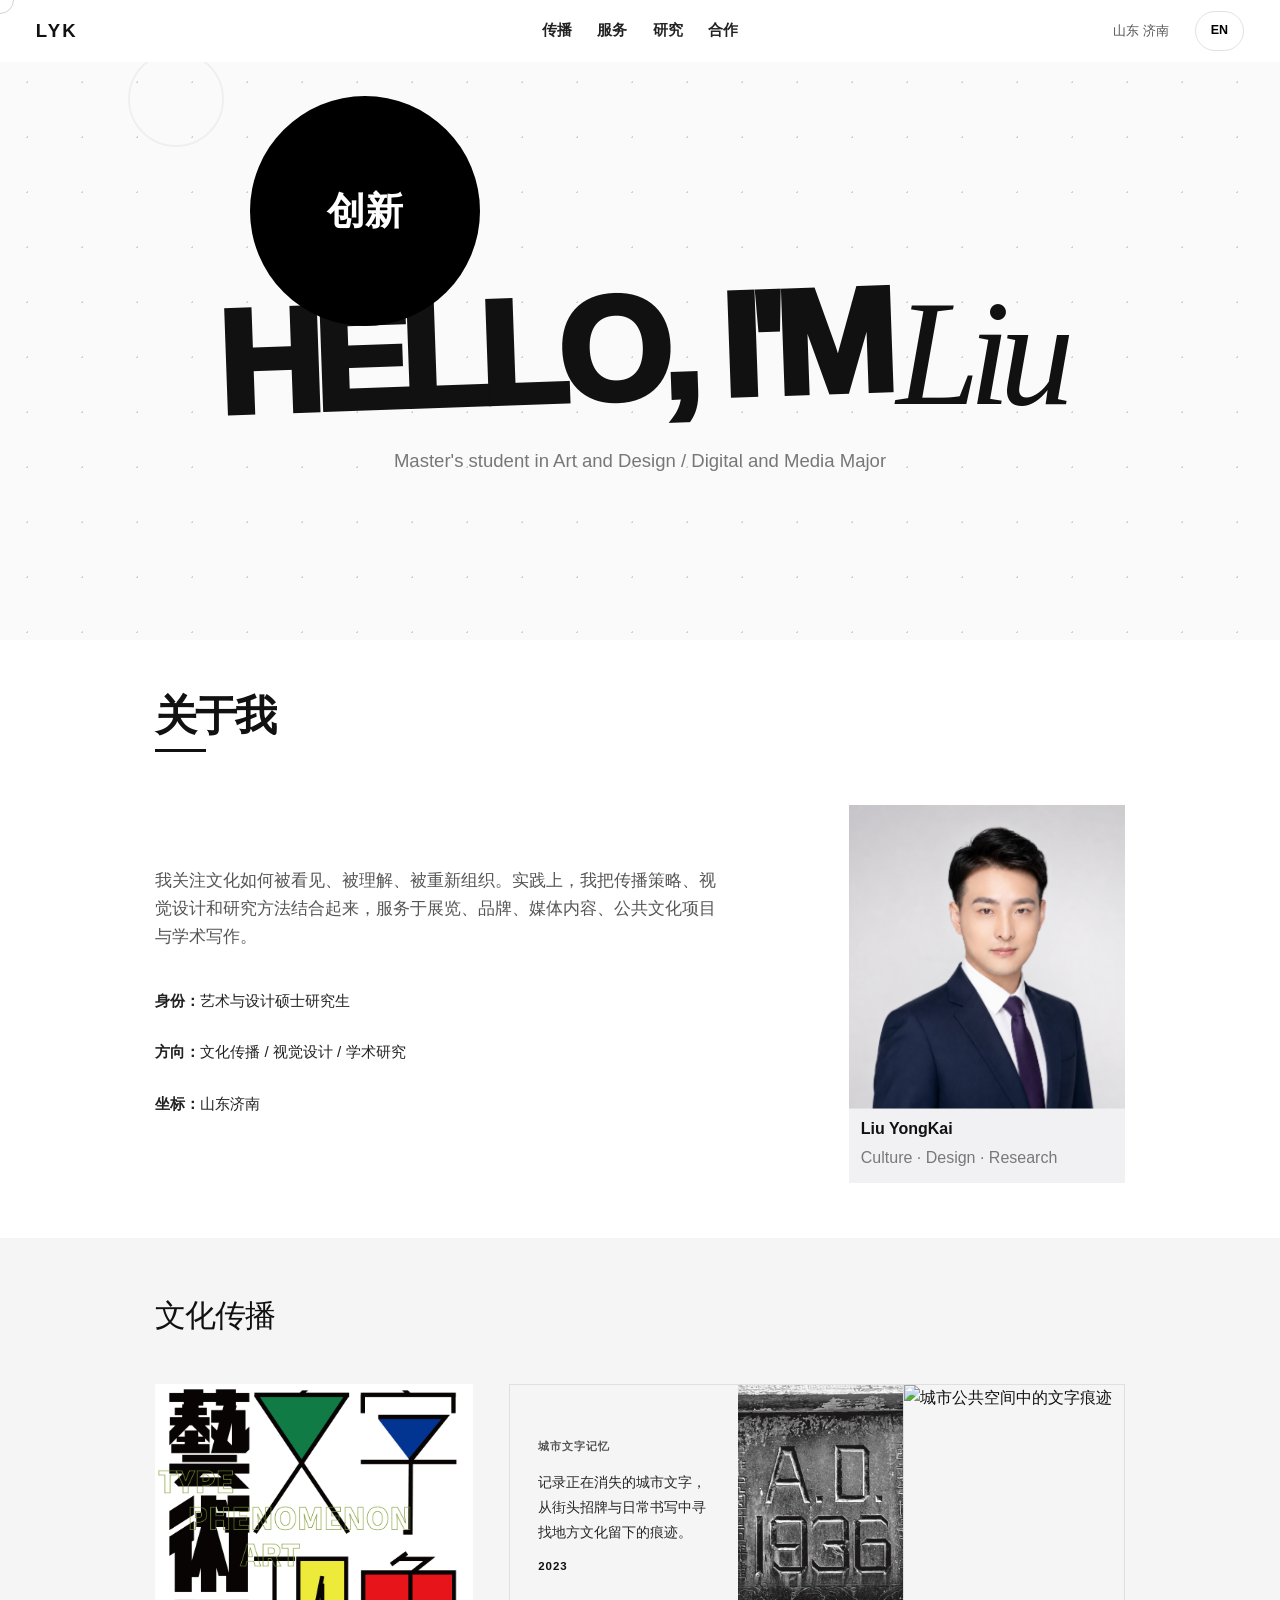
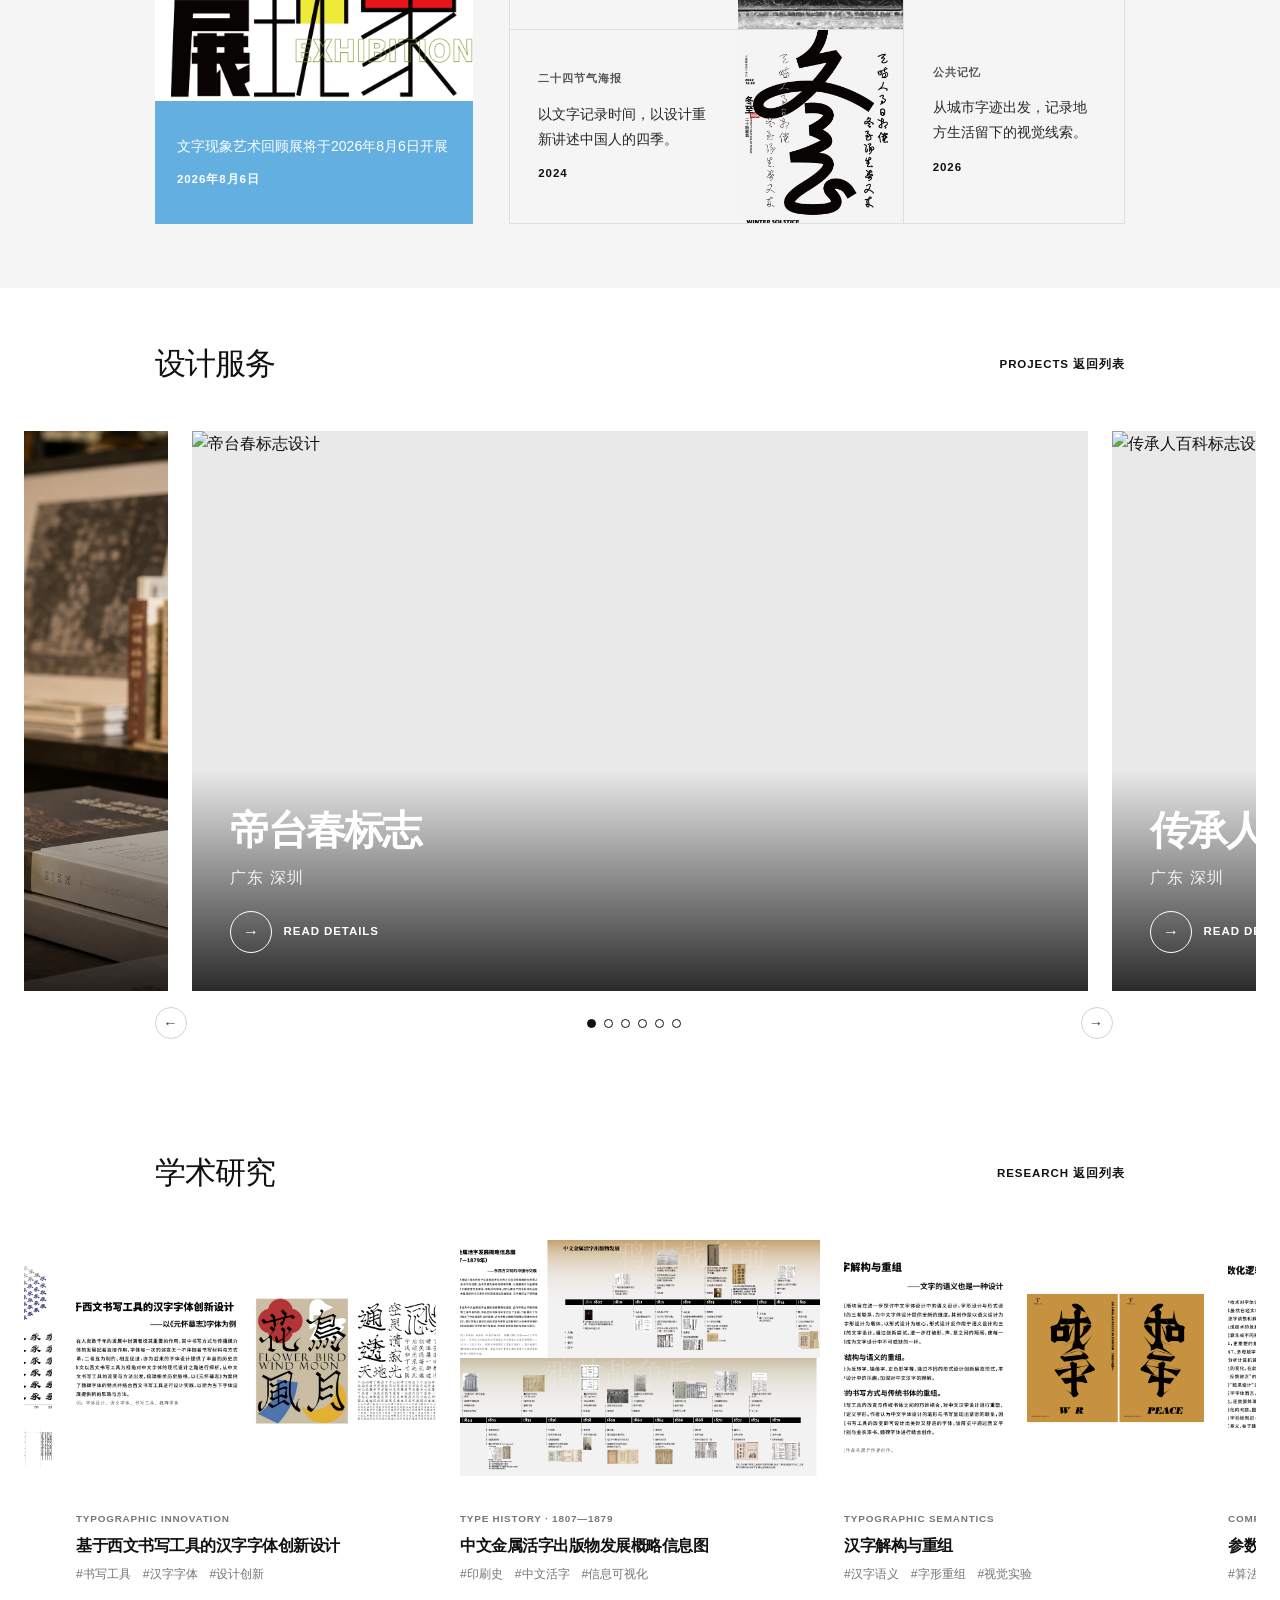
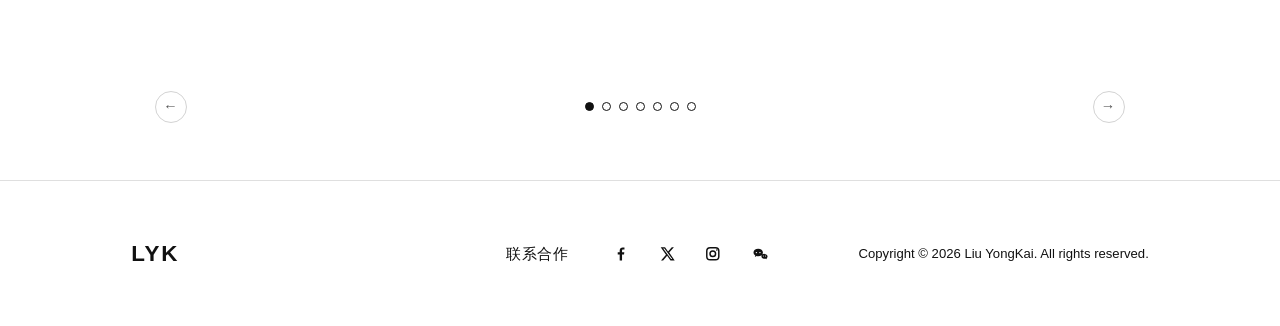
==== commit 38622742: "Add city text memory project" ====
--- a/index.html
+++ b/index.html
@@ -87,9 +87,10 @@
               <a class="culture-release-card" href="city-text-memory.html">
                 <div class="culture-release-top">
                   <span>城市文字记忆</span>
-                  <p>以采集、分类与编辑的方式，建立关于城市文字、地方叙事与公共记忆的视觉档案。</p>
-                  <time datetime="2026">2026</time>
+                  <p>记录正在消失的城市文字，从街头招牌与日常书写中寻找地方文化留下的痕迹。</p>
+                  <time datetime="2023">2023</time>
                 </div>
+                <img src="网页素材/文化传播-城市文字记忆/城市文字记忆-23.jpg" alt="城市文字记忆街头文字档案" />
               </a>
               <a class="culture-archive-card" href="solar-terms-posters.html">
                 <div>
--- a/styles.css
+++ b/styles.css
@@ -283,6 +283,34 @@
   left: 50%;
   top: 48%;
   transform: translate(-50%, -50%);
+}
+
+#orb-text {
+  display: inline-grid;
+  min-width: 2.8em;
+  place-items: center;
+}
+
+#orb-text.is-switching {
+  animation: orb-word-switch 420ms ease both;
+}
+
+@keyframes orb-word-switch {
+  from {
+    opacity: 0;
+    transform: translateY(0.2em) scale(0.92);
+  }
+
+  to {
+    opacity: 1;
+    transform: translateY(0) scale(1);
+  }
+}
+
+@media (prefers-reduced-motion: reduce) {
+  #orb-text.is-switching {
+    animation: none;
+  }
 }
 
 .scroll-hint {
@@ -3376,13 +3404,23 @@
 .culture-right-group {
   display: grid;
   grid-template-columns: minmax(0, 0.64fr) minmax(210px, 0.36fr);
+  align-items: stretch;
+  height: 100%;
   min-width: 0;
 }
 
 .culture-release-column {
   display: grid;
-  grid-template-rows: 0.56fr 0.44fr;
+  align-self: stretch;
+  grid-template-rows: minmax(0, 0.56fr) minmax(0, 0.44fr);
+  min-height: 0;
   min-width: 0;
+}
+
+/* Keep both columns of the culture news group locked to the same bottom edge. */
+.culture-right-group > .culture-notes-card {
+  align-self: stretch;
+  min-height: 0;
 }
 
 .culture-lead-card {
@@ -3455,7 +3493,9 @@
 }
 
 .culture-release-card {
+  grid-template-columns: minmax(0, 0.58fr) minmax(130px, 0.42fr);
   border-right: 0;
+  min-height: 0;
 }
 
 .culture-release-top,
@@ -3490,6 +3530,7 @@
   grid-template-columns: minmax(0, 0.58fr) minmax(130px, 0.42fr);
   border-top: 0;
   border-right: 0;
+  min-height: 0;
 }
 
 .culture-archive-card > div {
@@ -3499,6 +3540,7 @@
 }
 
 .culture-archive-card img,
+.culture-release-card img,
 .culture-notes-card img {
   width: 100%;
   height: 100%;
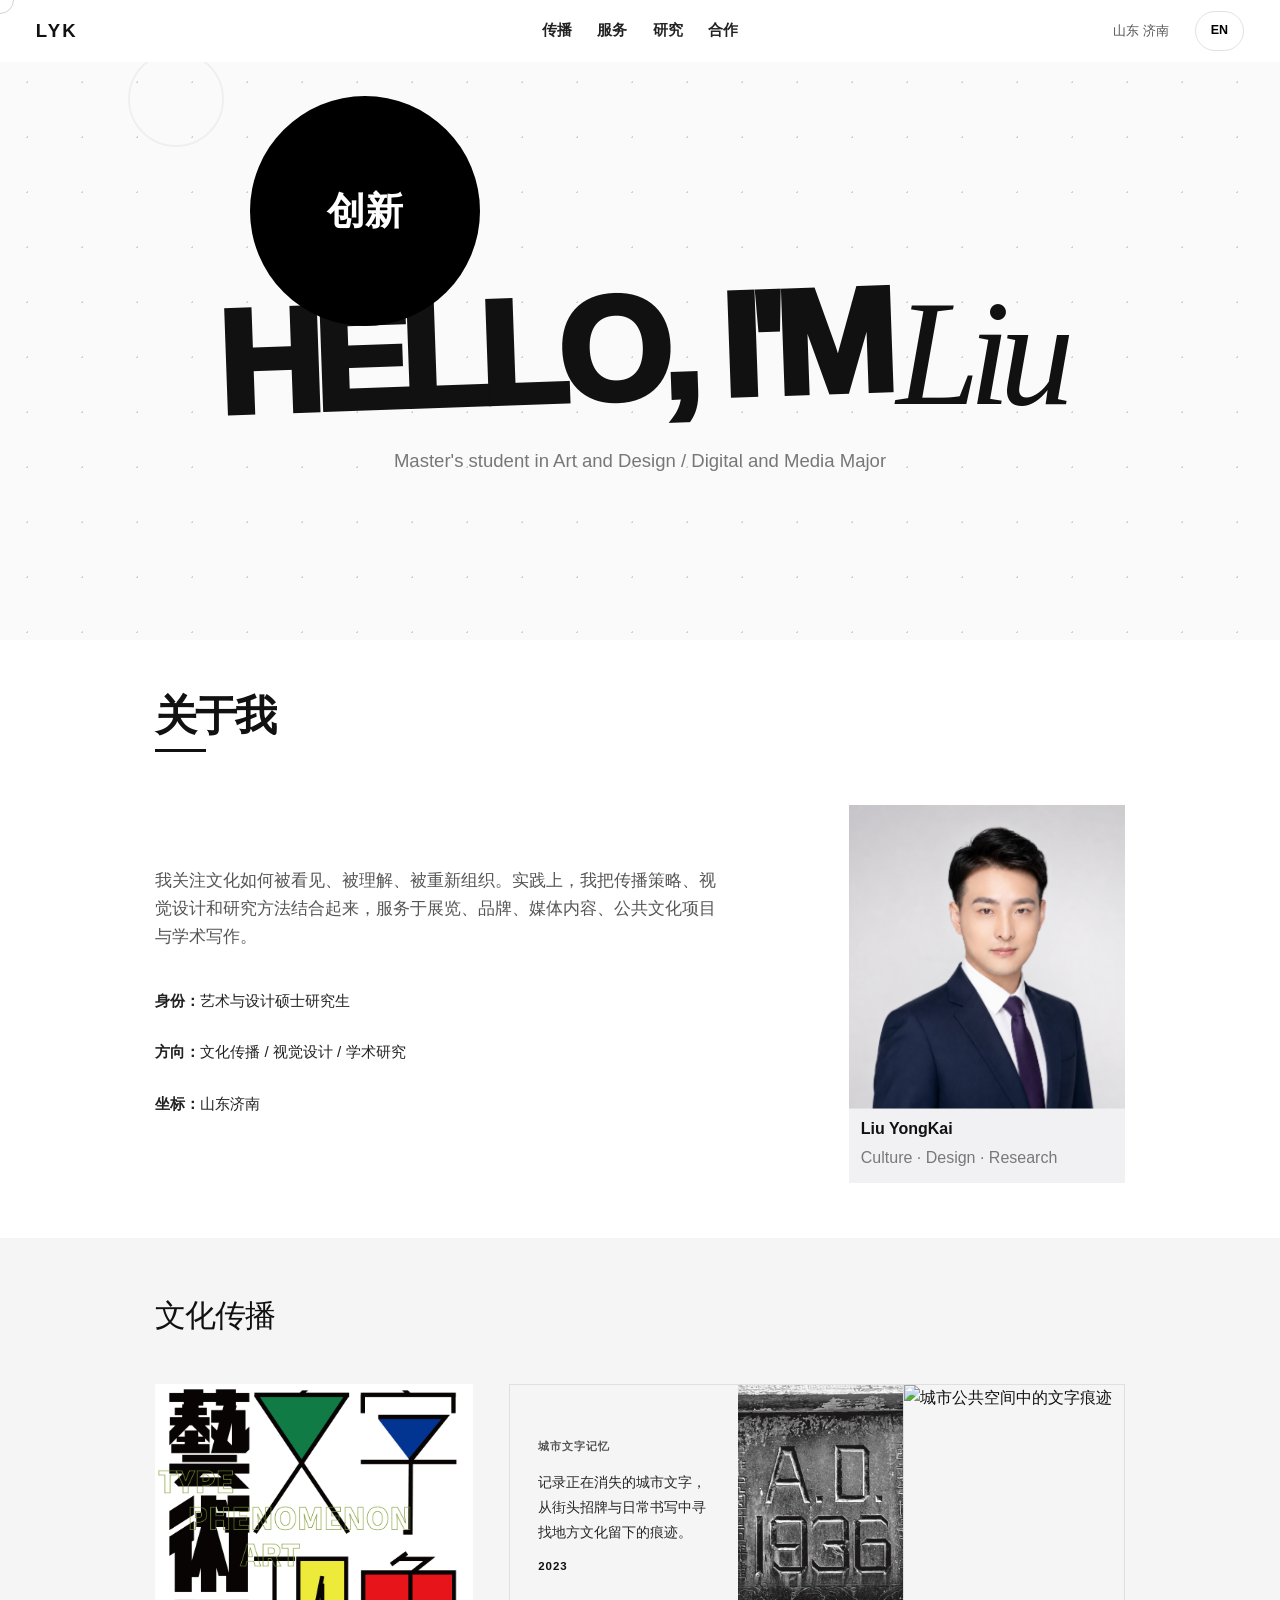
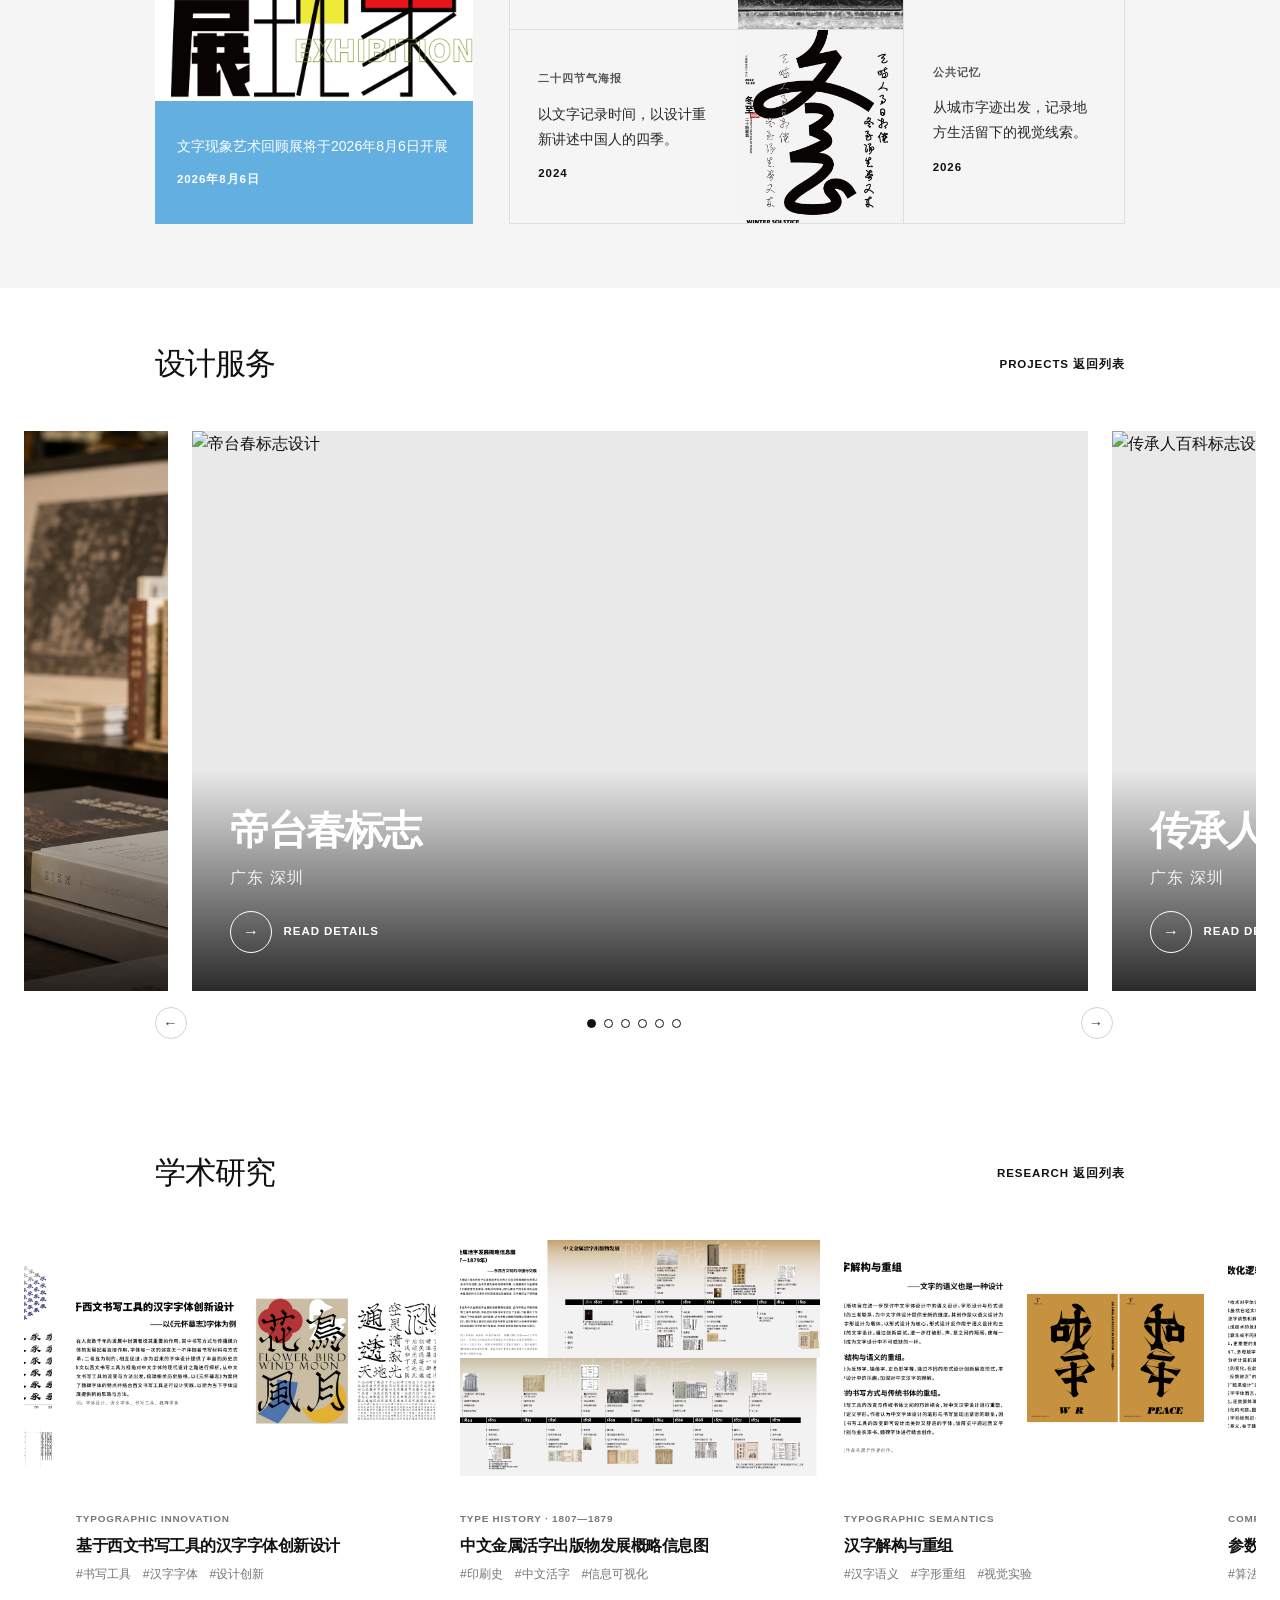
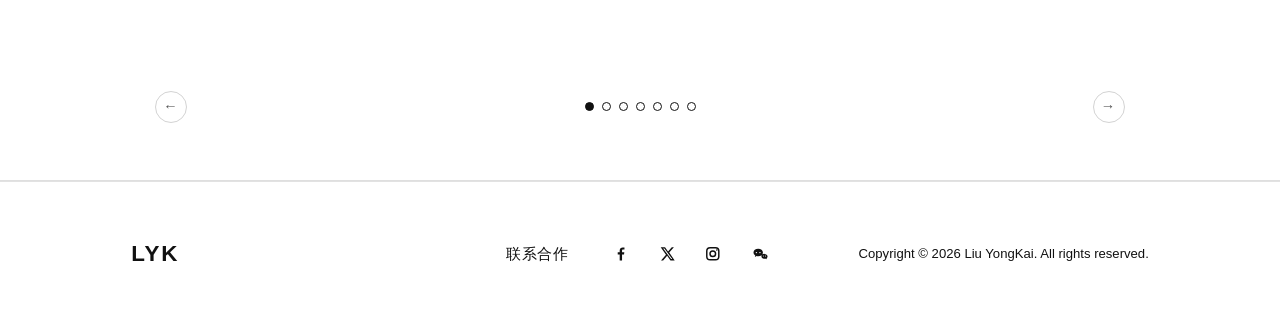
==== commit 8f8a21d0: "Publish bilingual site and SALA identity project" ====
--- a/index.html
+++ b/index.html
@@ -9,6 +9,7 @@
       content="Liu YongKai 的个人网站，展示个人情况、文化传播、设计项目、学术研究与合作联系。"
     />
     <link rel="stylesheet" href="styles.css?v=20260902-11" />
+    <link rel="stylesheet" href="unified-footer.css?v=20260908-2" />
   </head>
   <body>
     <a class="skip-link" href="#main-content">跳到主要内容</a>
@@ -137,9 +138,9 @@
                 <img src="网页素材/设计服务-山东大学管理学院四十周年标志/ChatGPT Image 2026年9月2日 13_21_23 (5).png" alt="山东大学管理学院四十周年标志设计" />
                 <div class="service-card-meta"><h3>山东大学管理学院四十周年标志</h3><span>山东 济南</span><p>READ DETAILS</p></div>
               </a>
-              <a class="carousel-slide" href="city-culture.html">
-                <img src="assets/hero-cultural-lab.png" alt="数字内容与页面体验设计" />
-                <div class="service-card-meta"><h3>数字体验</h3><span>山东 济南</span><p>READ DETAILS</p></div>
+              <a class="carousel-slide" href="sala-identity.html">
+                <img src="网页素材/设计服务-山东省外国语言学学会/ChatGPT Image 2026年9月7日 14_54_17 (1).png" alt="山东省国外语言学学会视觉识别与数字体验设计" />
+                <div class="service-card-meta"><h3>山东省国外语言学学会品牌设计</h3><span>山东 济南</span><p>READ DETAILS</p></div>
               </a>
               <a class="carousel-slide" href="northern-dynasties-buddha-stories.html">
                 <img src="网页素材/设计服务-北朝佛传图像故事研究/ChatGPT Image 2026年9月2日 19_26_22 (1).png" alt="北朝佛传图像故事研究设计" />
@@ -203,7 +204,7 @@
       </section>
 
       <section id="contact" class="collab-section">
-        <footer class="site-footer">
+        <footer class="site-footer unified-footer">
           <a class="footer-brand" href="#home" aria-label="回到首页">LYK</a>
           <nav class="social-links" aria-label="社交媒体">
             <span class="footer-contact-label">联系合作</span>
@@ -219,6 +220,6 @@
       </section>
     </main>
 
-    <script src="script.js?v=20260902-12"></script>
+    <script src="script.js?v=20260918-3"></script>
   </body>
 </html>
--- a/unified-footer.css
+++ b/unified-footer.css
@@ -0,0 +1,113 @@
+:is(.unified-footer, .project-footer) {
+  position: relative;
+  display: grid;
+  grid-template-columns: minmax(0, 1fr) auto minmax(0, 1fr);
+  width: min(calc(100% - clamp(10rem, 20.5vw, 19.5rem)), 1320px);
+  min-height: clamp(145px, 11vw, 185px);
+  margin: 0 auto;
+  padding: 0;
+  align-items: center;
+  gap: clamp(1.5rem, 4vw, 5rem);
+  background: #fff;
+  color: #111;
+}
+
+:is(.unified-footer, .project-footer)::before {
+  content: "";
+  position: absolute;
+  top: 0;
+  left: 50%;
+  width: 100vw;
+  border-top: 1px solid #e2e2e2;
+  transform: translateX(-50%);
+}
+
+:is(.unified-footer, .project-footer) .footer-brand {
+  color: #111;
+  font-size: clamp(1.4rem, 1.7vw, 2rem);
+  font-weight: 800;
+  letter-spacing: 0.08em;
+  line-height: 1;
+  text-decoration: none;
+}
+
+:is(.unified-footer, .project-footer) .social-links {
+  display: inline-flex;
+  flex-wrap: nowrap;
+  align-items: center;
+  justify-self: center;
+  gap: 1.1rem;
+  min-height: 1.8rem;
+}
+
+:is(.unified-footer, .project-footer) .footer-contact-label {
+  display: flex;
+  height: 1.8rem;
+  margin-right: 1.25rem;
+  align-items: center;
+  color: #111;
+  font-size: 0.95rem;
+  font-weight: 500;
+  letter-spacing: 0.04em;
+  line-height: 1;
+  white-space: nowrap;
+}
+
+:is(.unified-footer, .project-footer) .social-mark {
+  display: grid;
+  flex: 0 0 1.8rem;
+  width: 1.8rem;
+  height: 1.8rem;
+  padding: 0;
+  border: 0;
+  color: #111;
+  background: transparent;
+  cursor: pointer;
+  line-height: 1;
+  place-items: center;
+  text-decoration: none;
+}
+
+:is(.unified-footer, .project-footer) .social-mark svg {
+  display: block;
+  width: 1.1rem;
+  height: 1.1rem;
+}
+
+:is(.unified-footer, .project-footer) .social-mark:hover,
+:is(.unified-footer, .project-footer) .social-mark:focus-visible {
+  color: #63afe0;
+}
+
+:is(.unified-footer, .project-footer) > p {
+  justify-self: end;
+  max-width: 360px;
+  margin: 0;
+  color: #111;
+  font-size: clamp(0.82rem, 0.95vw, 1rem);
+  line-height: 1.45;
+  text-align: right;
+  white-space: normal;
+}
+
+@media (min-width: 1600px) {
+  :is(.unified-footer, .project-footer) {
+    width: min(calc(100% - 20rem), 1600px);
+  }
+}
+
+@media (max-width: 800px) {
+  :is(.unified-footer, .project-footer) {
+    width: calc(100% - 3rem);
+    min-height: 150px;
+    padding: 1.8rem 0;
+    grid-template-columns: 1fr;
+    justify-items: start;
+    gap: 1.35rem;
+  }
+
+  :is(.unified-footer, .project-footer) .footer-brand { font-size: 1.8rem; }
+  :is(.unified-footer, .project-footer) .social-links { justify-self: start; gap: 0.7rem; }
+  :is(.unified-footer, .project-footer) .footer-contact-label { margin-right: 0.55rem; }
+  :is(.unified-footer, .project-footer) > p { justify-self: start; max-width: none; text-align: left; }
+}
